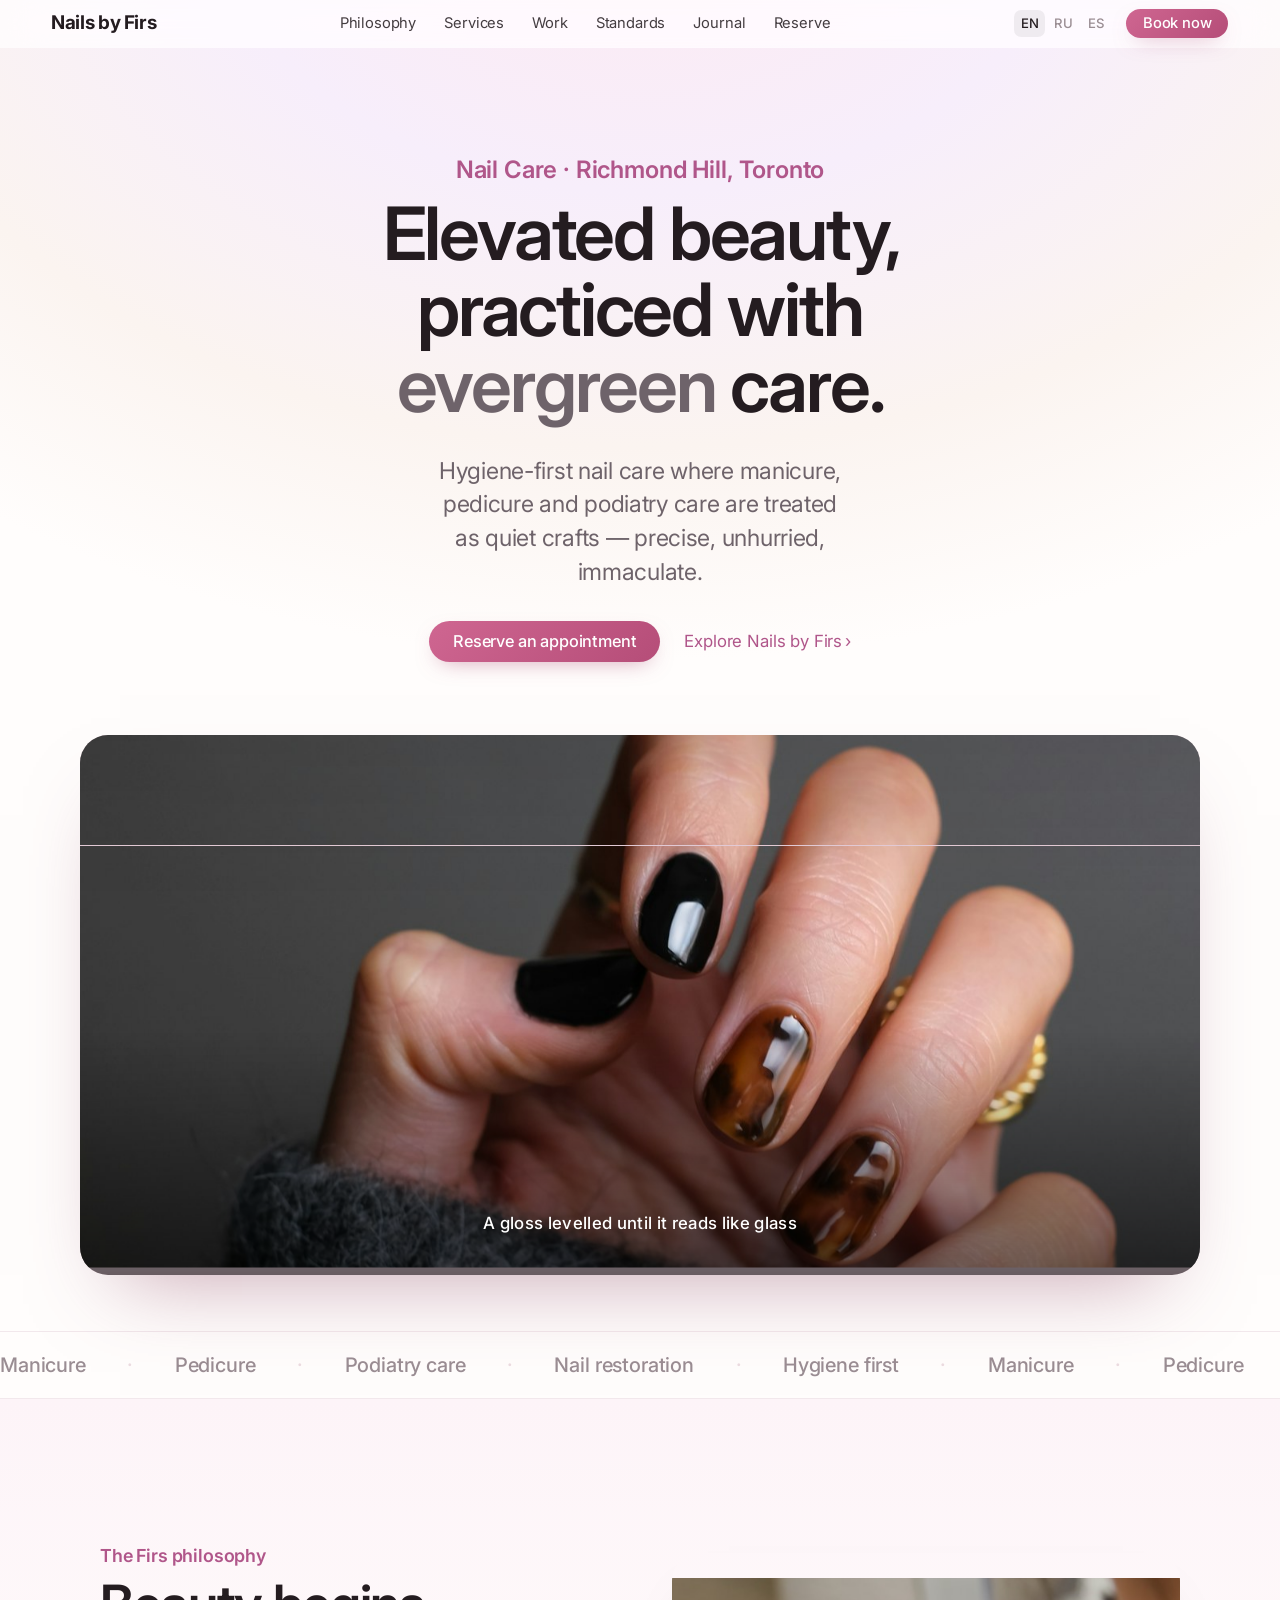
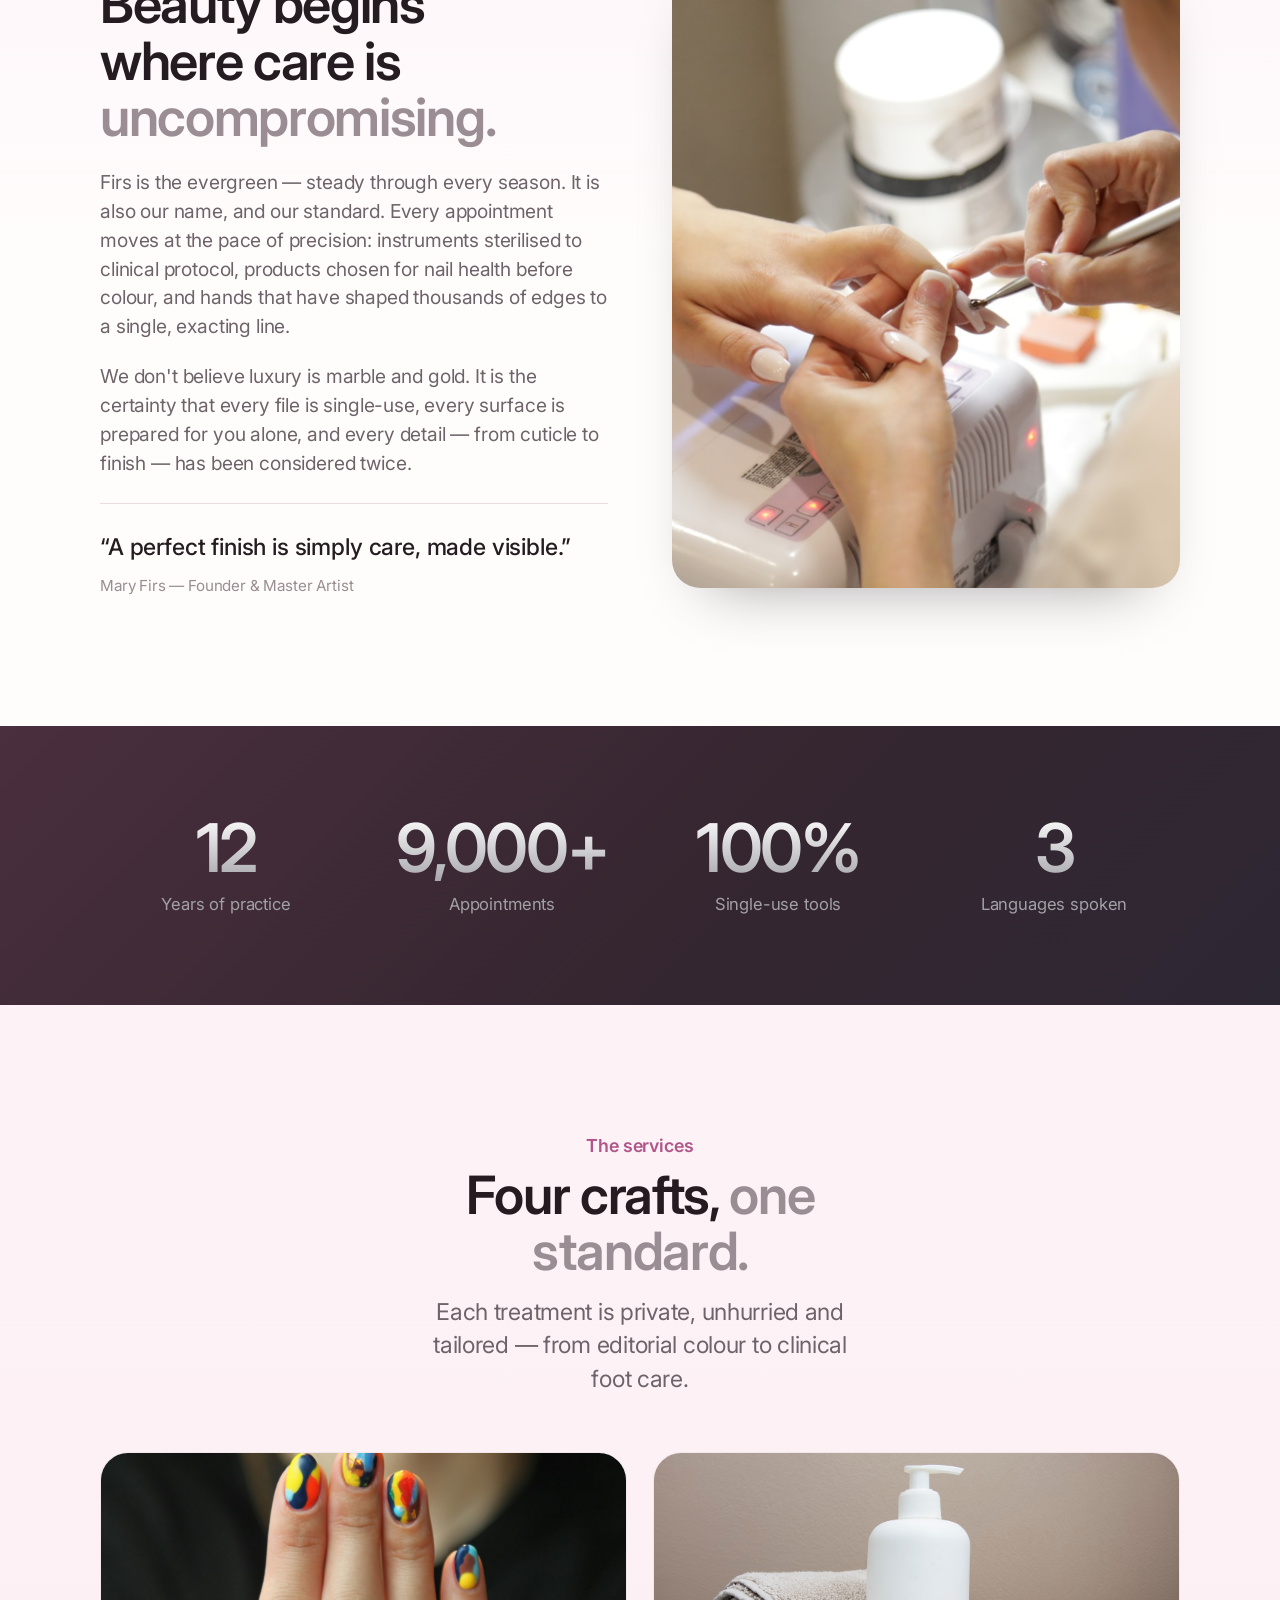
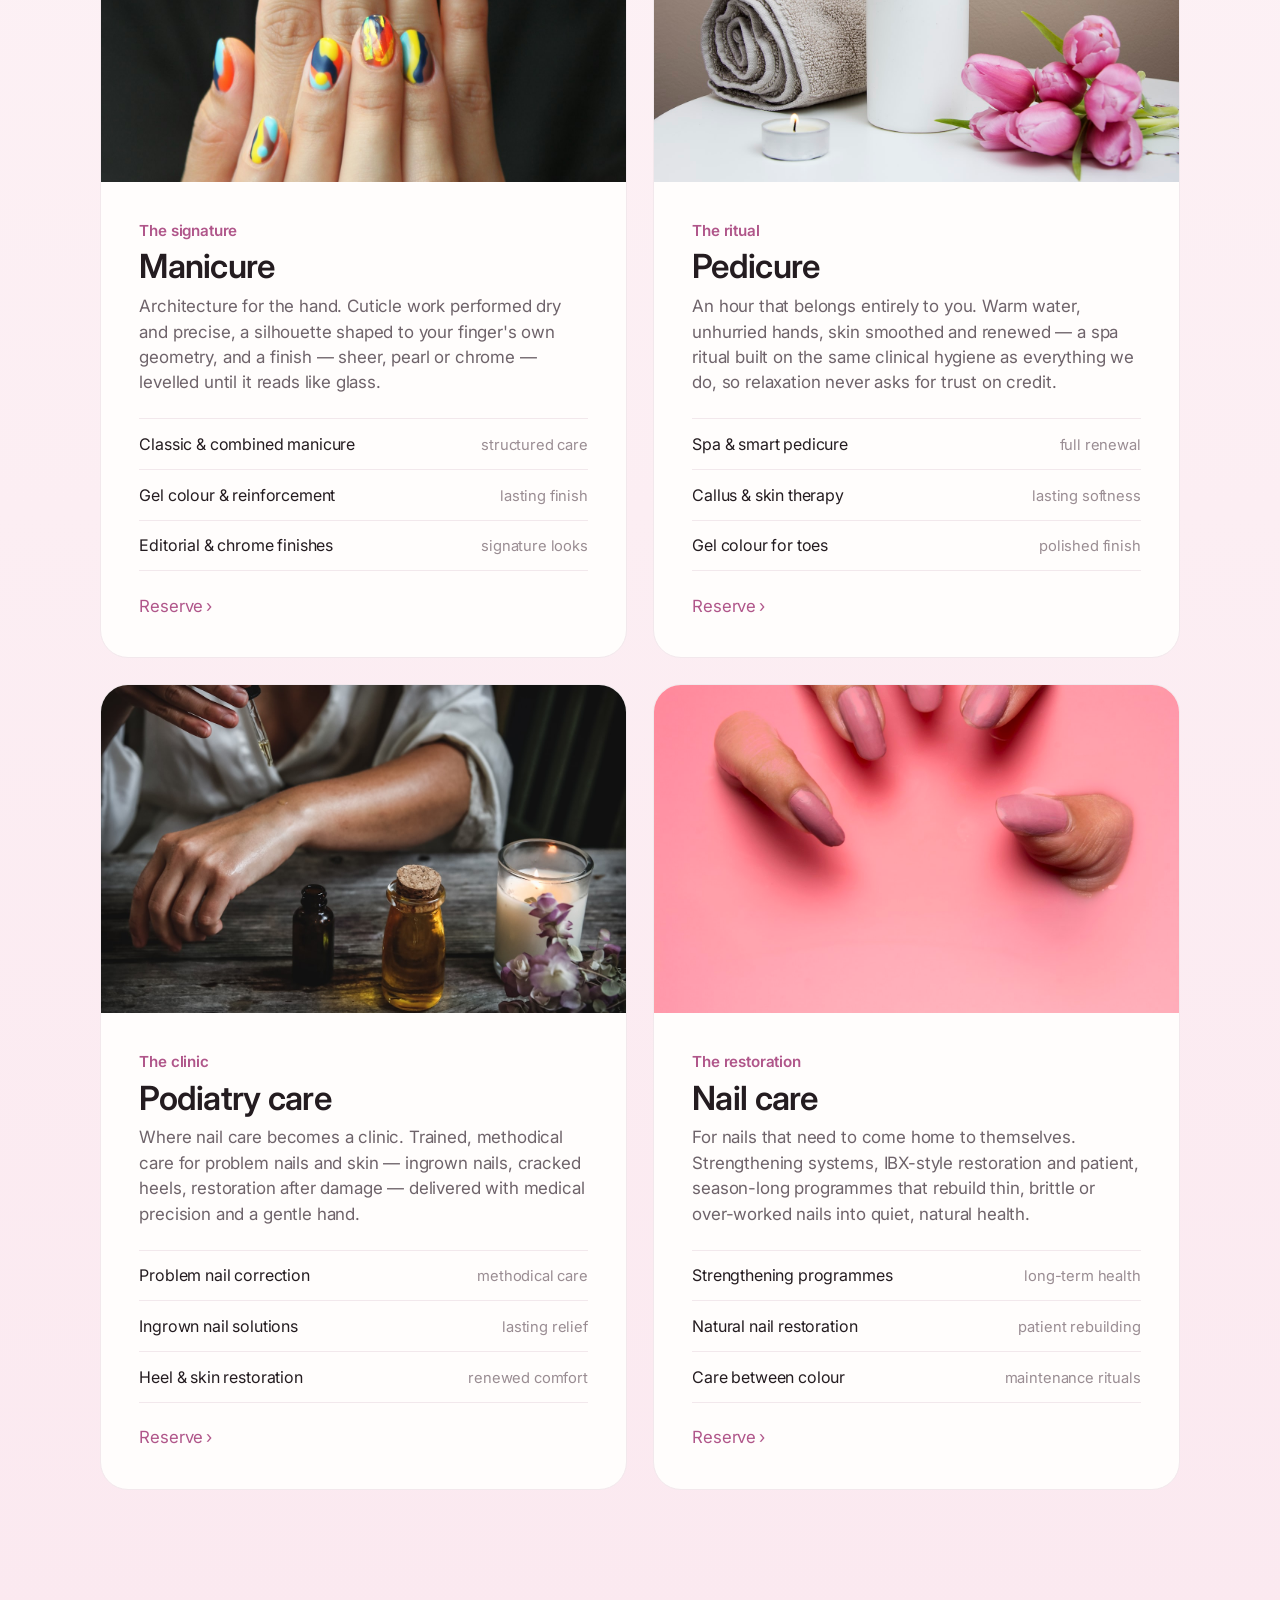
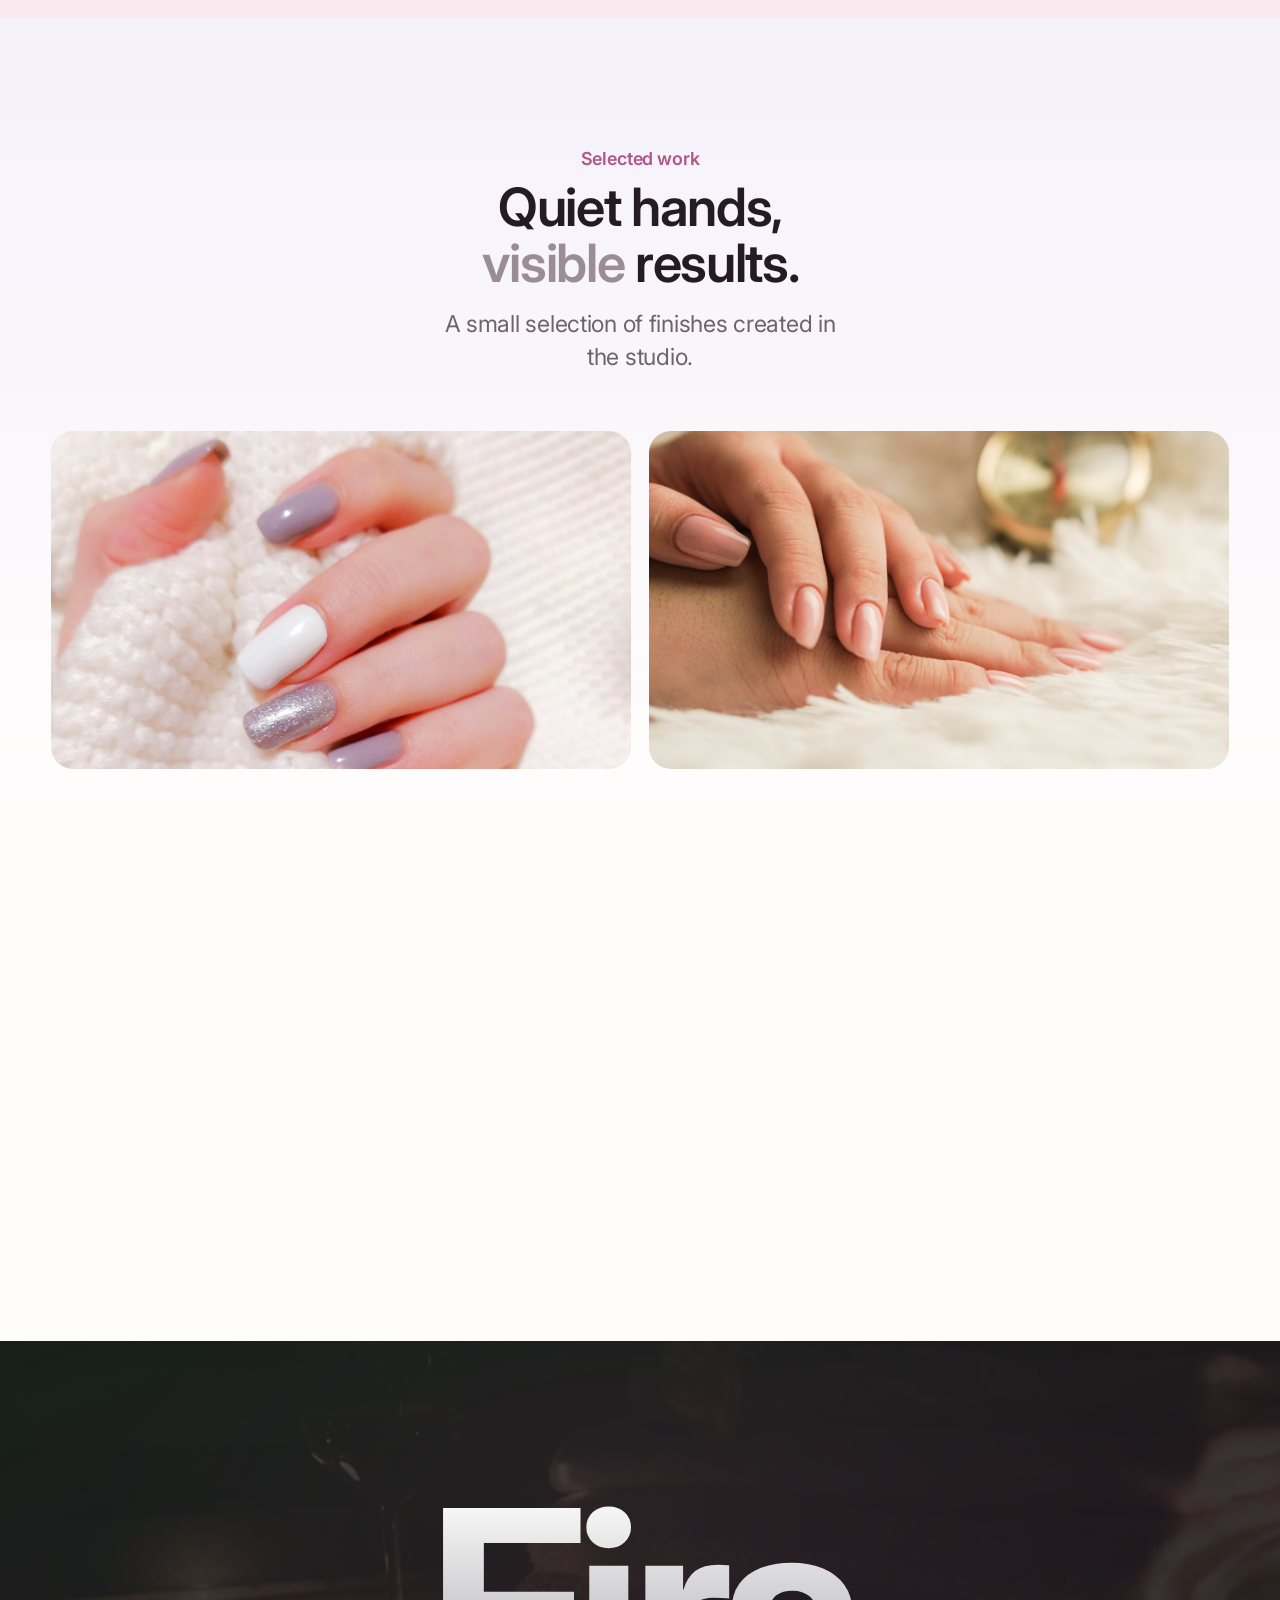
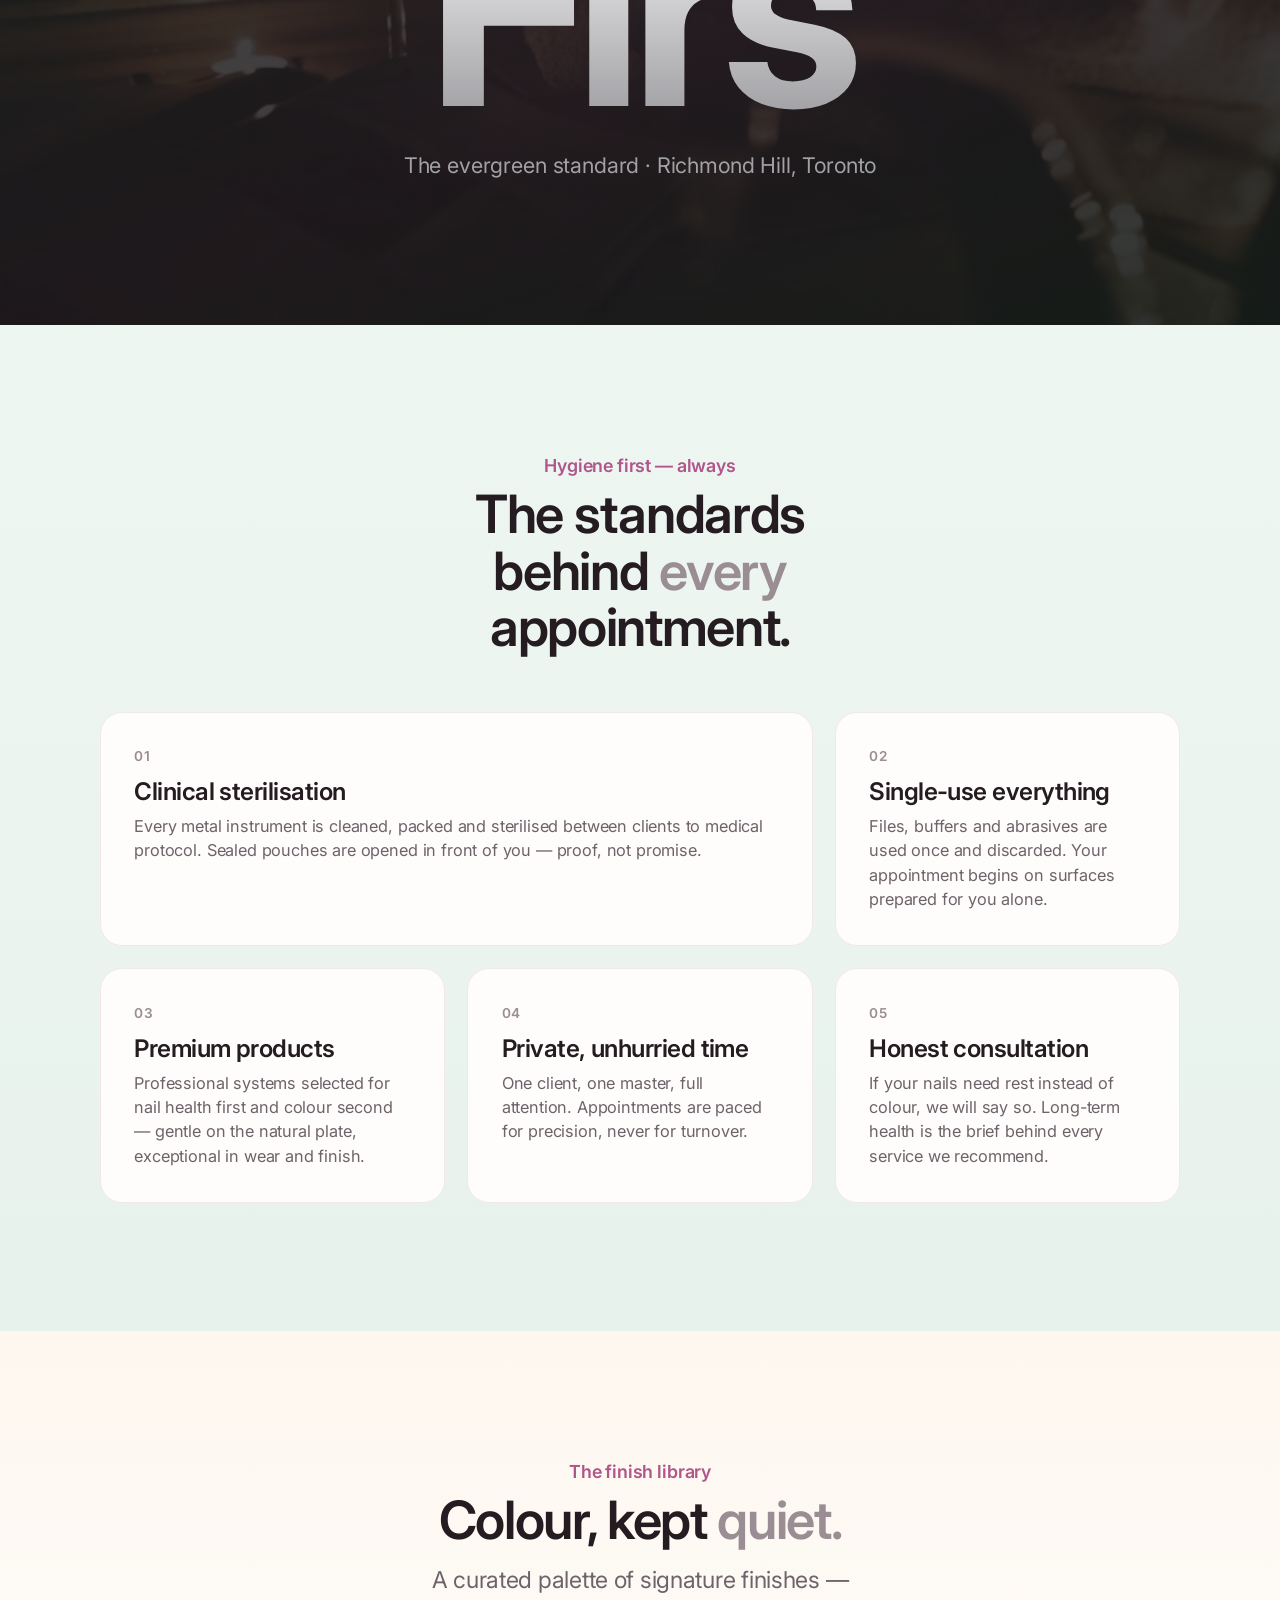
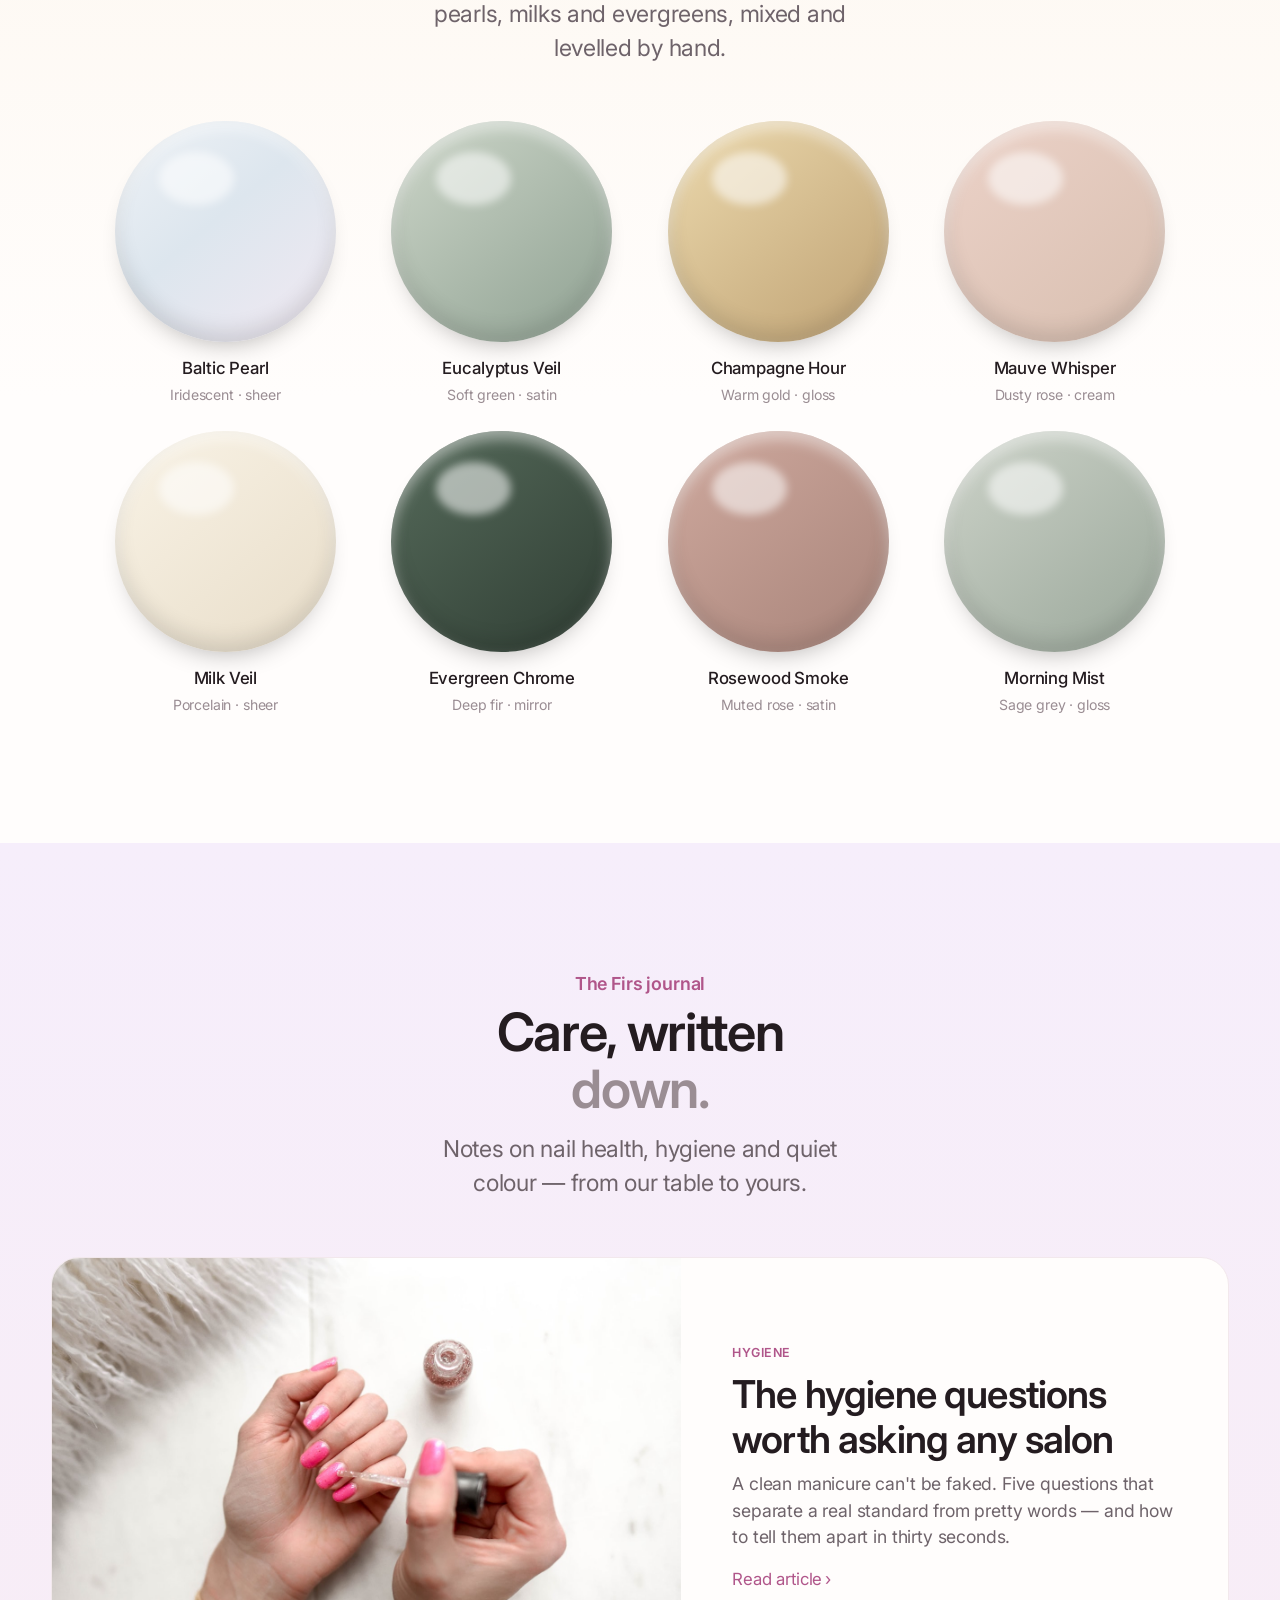
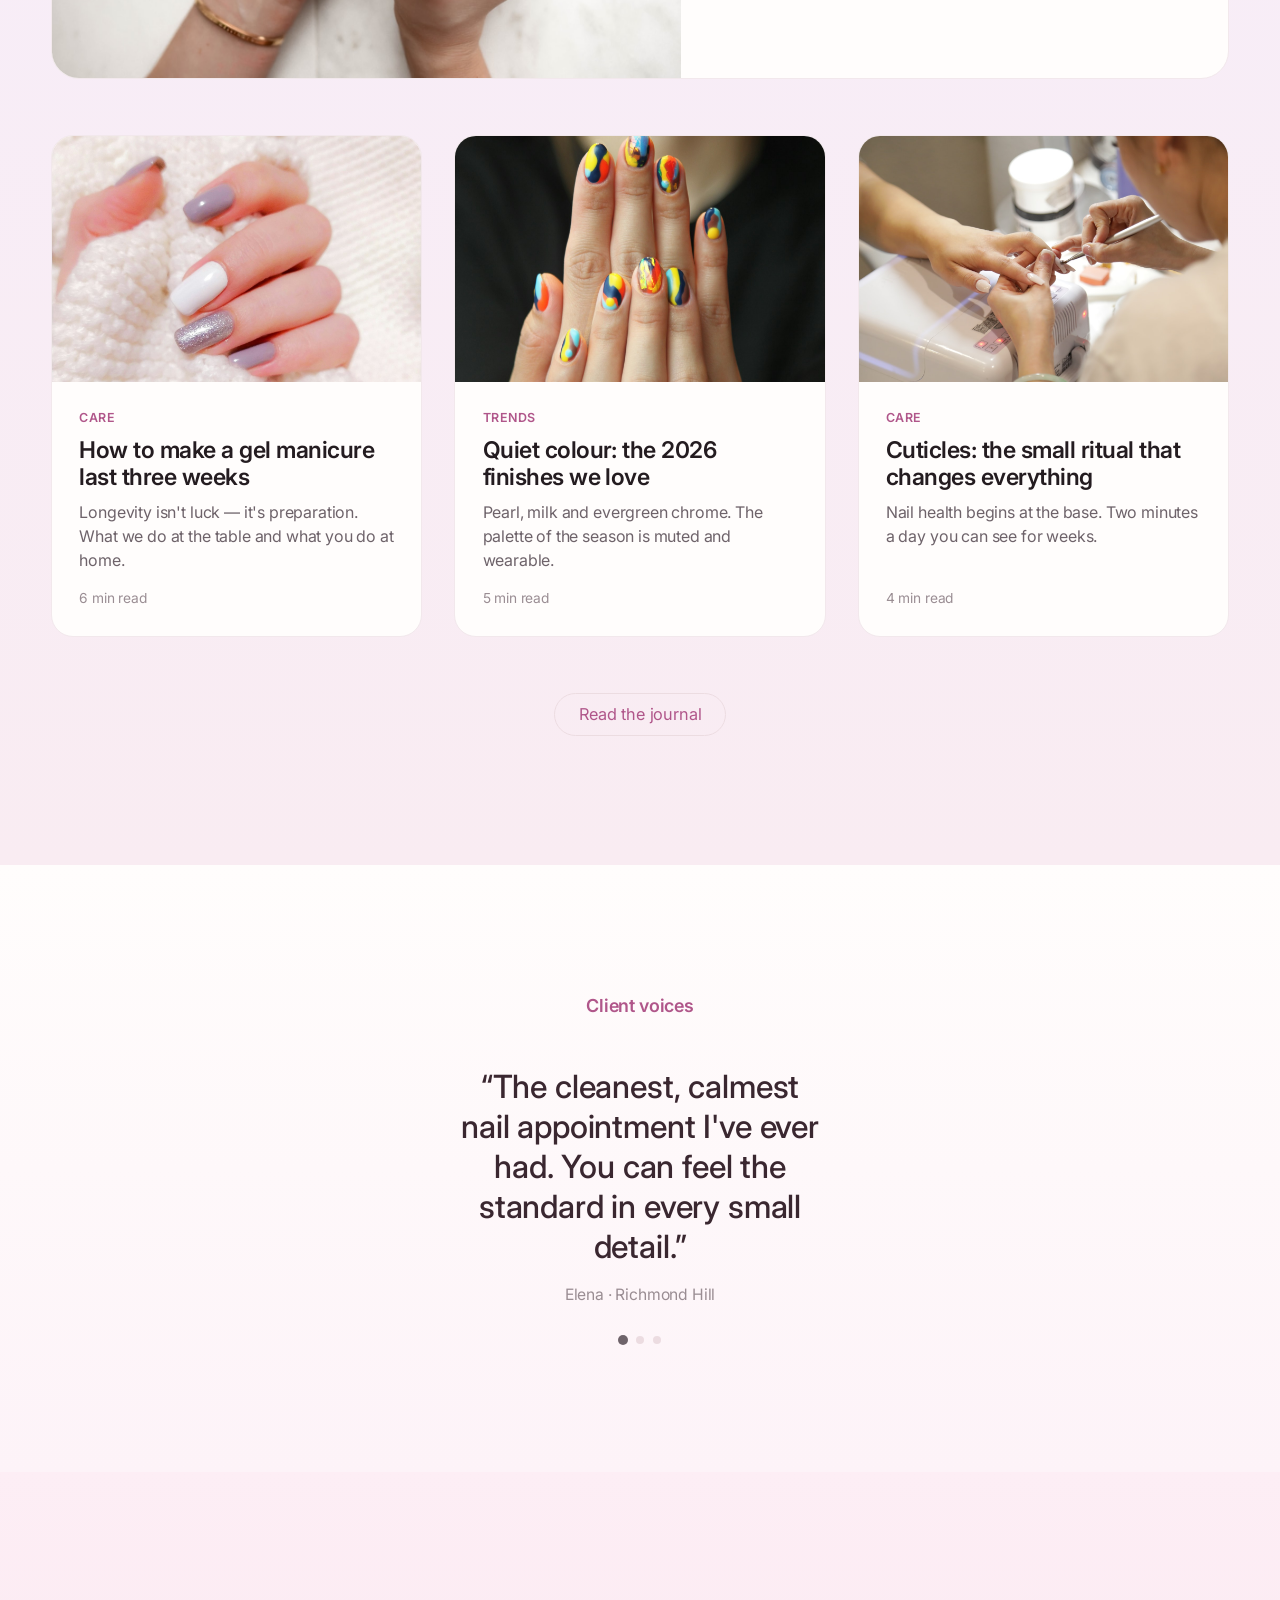
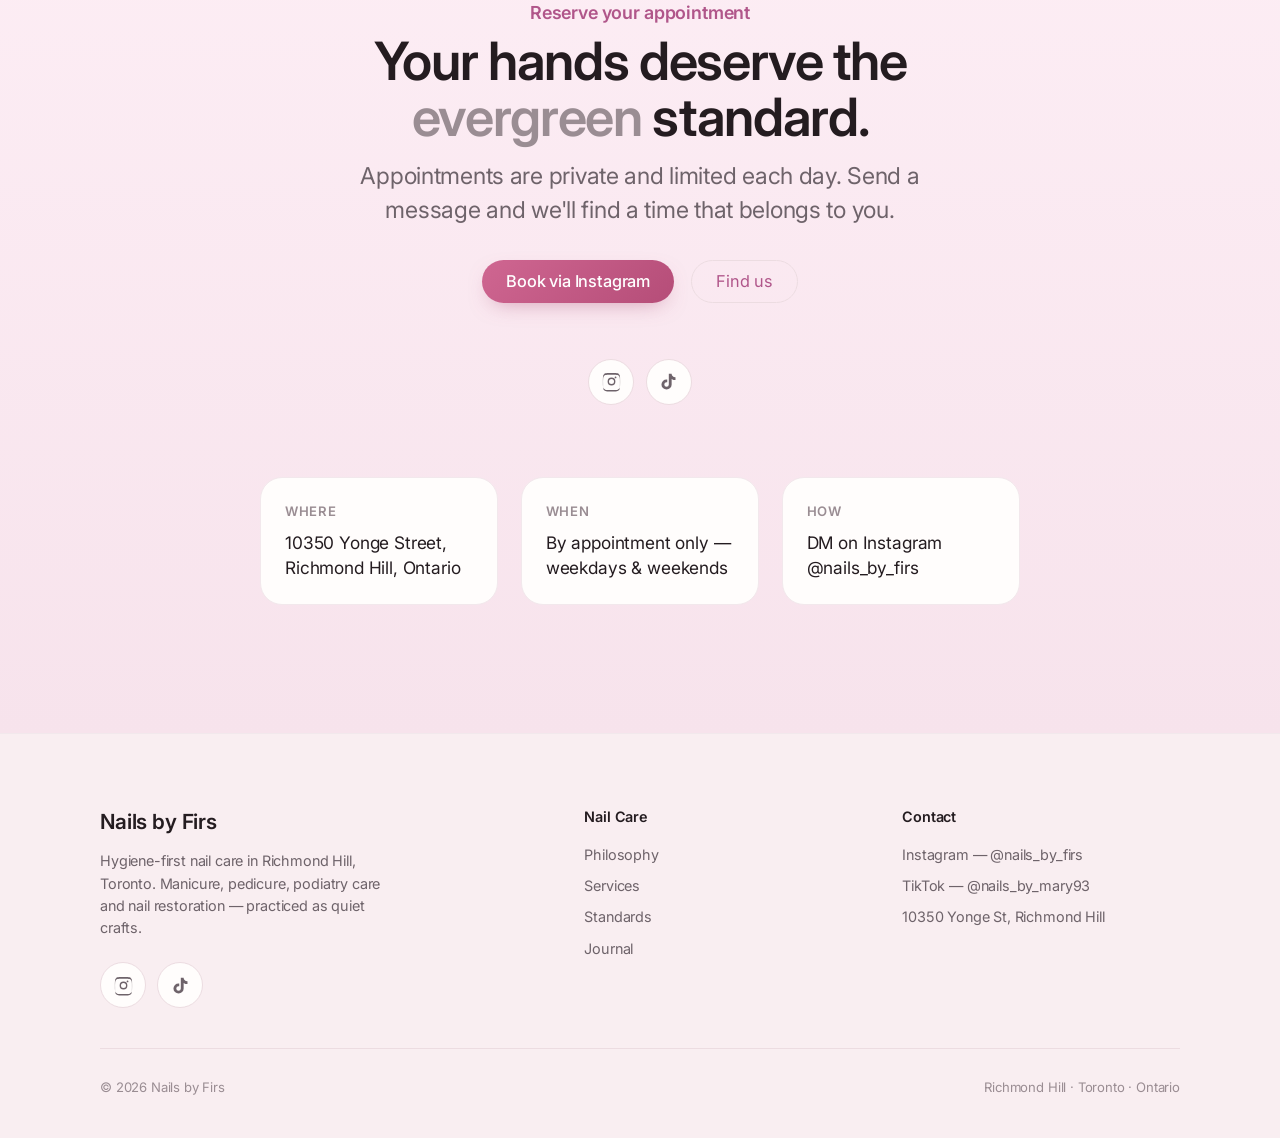
==== index.html @ 1abef512 "Initial commit: Nails by Firs static site Migrated from Netlify deploy source." ====
<!DOCTYPE html>
<html lang="en">
<head>
<meta charset="UTF-8">
<meta name="viewport" content="width=device-width, initial-scale=1.0">
<title>Nails by Firs — Nail Care · Richmond Hill, Toronto</title>
<meta name="description" content="Nails by Firs is hygiene-first nail care in Richmond Hill, Toronto. Manicure, pedicure, podiatry care and nail restoration — practiced with clinical precision and quiet luxury.">
<meta name="keywords" content="nail care Richmond Hill, luxury manicure Toronto, pedicure Richmond Hill, podiatry care, nail care, Nails by Firs">
<link rel="canonical" href="https://nailsbyfirs.com/">
<meta property="og:type" content="website">
<meta property="og:title" content="Nails by Firs — Nail Care">
<meta property="og:description" content="Elevated beauty. Exceptional care. A hygiene-first nail studio in Richmond Hill, Toronto.">
<meta property="og:url" content="https://nailsbyfirs.com/">
<meta property="og:image" content="https://nailsbyfirs.com/assets/img/hero.jpg">
<meta property="og:locale" content="en_CA">
<meta property="og:locale:alternate" content="ru_RU">
<meta property="og:locale:alternate" content="es_ES">
<meta name="theme-color" content="#ffffff">
<link rel="icon" href="data:image/svg+xml,%3Csvg xmlns='http://www.w3.org/2000/svg' viewBox='0 0 32 32'%3E%3Crect width='32' height='32' rx='7' fill='%231d1d1f'/%3E%3Ctext x='16' y='22' font-family='-apple-system,Helvetica,Arial' font-size='17' font-weight='600' fill='white' text-anchor='middle'%3EF%3C/text%3E%3C/svg%3E">
<script type="application/ld+json">
{
  "@context": "https://schema.org",
  "@type": "NailSalon",
  "name": "Nails by Firs",
  "description": "Hygiene-first nail care offering manicure, pedicure, podiatry care and nail restoration in Richmond Hill, Toronto.",
  "address": {"@type":"PostalAddress","streetAddress":"10350 Yonge Street","addressLocality":"Richmond Hill","addressRegion":"ON","addressCountry":"CA"},
  "geo": {"@type":"GeoCoordinates","latitude":43.8745,"longitude":-79.4392},
  "sameAs": ["https://www.instagram.com/nails_by_firs","https://www.tiktok.com/@nails_by_mary93"],
  "priceRange": "$$",
  "knowsLanguage": ["en","ru","es"],
  "makesOffer": [
    {"@type":"Offer","itemOffered":{"@type":"Service","name":"Manicure"}},
    {"@type":"Offer","itemOffered":{"@type":"Service","name":"Pedicure"}},
    {"@type":"Offer","itemOffered":{"@type":"Service","name":"Podiatry Care"}},
    {"@type":"Offer","itemOffered":{"@type":"Service","name":"Nail Care & Restoration"}}
  ]
}
</script>
<link rel="preconnect" href="https://fonts.googleapis.com">
<link rel="preconnect" href="https://fonts.gstatic.com" crossorigin>
<link href="https://fonts.googleapis.com/css2?family=Inter:wght@300;400;500;600;700&display=swap" rel="stylesheet">
<link rel="stylesheet" href="assets/styles.css">
</head>
<body id="top">

<!-- ============ NAV ============ -->
<nav class="nav" id="nav">
  <div class="nav-inner">
    <a class="logo" href="#top"><b>Nails by Firs</b></a>
    <div class="nav-links">
      <a href="#philosophy" data-i18n="nav.philosophy">Philosophy</a>
      <a href="#services" data-i18n="nav.services">Services</a>
      <a href="#work" data-i18n="nav.work">Work</a>
      <a href="#standards" data-i18n="nav.standards">Standards</a>
      <a href="#journal" data-i18n="nav.journal">Journal</a>
      <a href="#reserve" data-i18n="nav.reserve">Reserve</a>
    </div>
    <div class="nav-right">
      <div class="lang" role="group" aria-label="Language">
        <button data-lang="en" class="on" aria-label="English">EN</button>
        <button data-lang="ru" aria-label="Русский">RU</button>
        <button data-lang="es" aria-label="Español">ES</button>
      </div>
      <a class="btn btn-blue btn-sm" href="https://www.instagram.com/nails_by_firs" target="_blank" rel="noopener"><span data-i18n="nav.book">Book now</span></a>
      <button class="nav-burger" id="burger" aria-label="Menu" aria-expanded="false"><span></span><span></span></button>
    </div>
  </div>
</nav>

<!-- mobile sheet -->
<div class="msheet" id="msheet">
  <a href="#philosophy" data-i18n="nav.philosophy">Philosophy</a>
  <a href="#services" data-i18n="nav.services">Services</a>
  <a href="#work" data-i18n="nav.work">Work</a>
  <a href="#standards" data-i18n="nav.standards">Standards</a>
  <a href="#journal" data-i18n="nav.journal">Journal</a>
  <a href="#reserve" data-i18n="nav.reserve">Reserve</a>
  <div class="lang mlang" role="group" aria-label="Language" style="gap:.6rem;margin-top:1.2rem">
    <button data-lang="en" class="on">EN</button>
    <button data-lang="ru">RU</button>
    <button data-lang="es">ES</button>
  </div>
  <a class="btn btn-blue mbook" href="https://www.instagram.com/nails_by_firs" target="_blank" rel="noopener"><span data-i18n="nav.book">Book now</span></a>
</div>

<!-- ============ HERO ============ -->
<header class="hero">
  <div class="shell">
    <p class="eyebrow reveal" data-i18n="hero.eyebrow">Nail Care · Richmond Hill, Toronto</p>
    <h1 class="headline reveal">
      <span data-i18n="hero.h1a">Elevated beauty,</span>
      <span data-i18n="hero.h1b">practiced with</span>
      <span data-i18n="hero.h1c"><em>evergreen</em> care.</span>
    </h1>
    <p class="lede reveal" data-i18n="hero.lede">Hygiene-first nail care where manicure, pedicure and podiatry care are treated as quiet crafts — precise, unhurried, immaculate.</p>
    <div class="hero-cta reveal">
      <a class="btn btn-blue" data-magnetic href="https://www.instagram.com/nails_by_firs" target="_blank" rel="noopener"><span data-i18n="hero.cta1">Reserve an appointment</span></a>
      <a class="link" href="#services"><span data-i18n="hero.cta2">Explore Nails by Firs</span> <span class="chev">›</span></a>
    </div>
  </div>
  <div class="shell-wide">
    <div class="hero-stage reveal">
      <img class="hero-img par" data-par="0.10" src="assets/img/hero.jpg" alt="Glossy editorial manicure by Nails by Firs" loading="eager" fetchpriority="high">
      <div class="hero-grad"></div>
      <div class="hero-cap" data-i18n="hero.cap">A gloss levelled until it reads like glass</div>
    </div>
  </div>
</header>

<!-- ============ MARQUEE ============ -->
<div class="marq" aria-hidden="true">
  <div class="marq-track">
    <span><span data-i18n="marq.1">Manicure <em>·</em></span><span data-i18n="marq.2">Pedicure <em>·</em></span><span data-i18n="marq.3">Podiatry care <em>·</em></span><span data-i18n="marq.4">Nail restoration <em>·</em></span><span data-i18n="marq.5">Hygiene first <em>·</em></span></span>
    <span><span data-i18n="marq.1">Manicure <em>·</em></span><span data-i18n="marq.2">Pedicure <em>·</em></span><span data-i18n="marq.3">Podiatry care <em>·</em></span><span data-i18n="marq.4">Nail restoration <em>·</em></span><span data-i18n="marq.5">Hygiene first <em>·</em></span></span>
  </div>
</div>

<!-- ============ PHILOSOPHY ============ -->
<section class="sec" id="philosophy">
  <div class="shell">
    <div class="phil-grid">
      <div class="reveal">
        <p class="eyebrow" data-i18n="phil.eyebrow">The Firs philosophy</p>
        <h2 class="section-title" data-i18n="phil.h2">Beauty begins where care is <em>uncompromising.</em></h2>
        <div class="phil-body" style="margin-top:1.4rem">
          <p data-i18n="phil.p1">Firs is the evergreen — steady through every season. It is also our name, and our standard. Every appointment moves at the pace of precision: instruments sterilised to clinical protocol, products chosen for nail health before colour, and hands that have shaped thousands of edges to a single, exacting line.</p>
          <p data-i18n="phil.p2">We don't believe luxury is marble and gold. It is the certainty that every file is single-use, every surface is prepared for you alone, and every detail — from cuticle to finish — has been considered twice.</p>
          <div class="phil-sig">
            <span class="q" data-i18n="phil.quote">“A perfect finish is simply care, made visible.”</span>
            <small data-i18n="phil.founder">Mary Firs — Founder &amp; Master Artist</small>
          </div>
        </div>
      </div>
      <figure class="phil-figure reveal">
        <img class="par" data-par="0.06" src="assets/img/manicure.jpg" alt="A Nails by Firs artist at work under the lamp">
      </figure>
    </div>
  </div>
</section>

<!-- ============ STATS ============ -->
<section class="stats" aria-label="Nails by Firs in numbers">
  <div class="shell">
    <div class="stats-grid">
      <div class="stat reveal"><div class="num"><span data-count="12">12</span></div><div class="lbl" data-i18n="stat.1l">Years of practice</div></div>
      <div class="stat reveal"><div class="num"><span data-count="9000" data-suffix="+">9,000+</span></div><div class="lbl" data-i18n="stat.2l">Appointments</div></div>
      <div class="stat reveal"><div class="num"><span data-count="100" data-suffix="%">100%</span></div><div class="lbl" data-i18n="stat.3l">Single-use tools</div></div>
      <div class="stat reveal"><div class="num"><span data-count="3">3</span></div><div class="lbl" data-i18n="stat.4l">Languages spoken</div></div>
    </div>
  </div>
</section>

<!-- ============ SERVICES ============ -->
<section class="sec sec-gray" id="services">
  <div class="shell">
    <div class="sec-head center reveal">
      <p class="eyebrow" data-i18n="svc.eyebrow">The services</p>
      <h2 class="section-title" data-i18n="svc.h2">Four crafts, <em>one standard.</em></h2>
      <p class="lede" data-i18n="svc.lead">Each treatment is private, unhurried and tailored — from editorial colour to clinical foot care.</p>
    </div>
    <div class="svc-list">
      <!-- MANICURE -->
      <article class="svc-card reveal">
        <div class="svc-media"><img src="assets/img/nailcare.jpg" alt="Editorial manicure finish"></div>
        <div class="svc-body">
          <span class="kicker" data-i18n="m.kicker">The signature</span>
          <h3 data-i18n="m.h3">Manicure</h3>
          <p data-i18n="m.p">Architecture for the hand. Cuticle work performed dry and precise, a silhouette shaped to your finger's own geometry, and a finish — sheer, pearl or chrome — levelled until it reads like glass.</p>
          <ul>
            <li><span data-i18n="m.l1">Classic &amp; combined manicure</span> <b data-i18n="m.l1b">structured care</b></li>
            <li><span data-i18n="m.l2">Gel colour &amp; reinforcement</span> <b data-i18n="m.l2b">lasting finish</b></li>
            <li><span data-i18n="m.l3">Editorial &amp; chrome finishes</span> <b data-i18n="m.l3b">signature looks</b></li>
          </ul>
          <a class="link reserve-link" href="https://www.instagram.com/nails_by_firs" target="_blank" rel="noopener"><span data-i18n="btn.reserve">Reserve</span> <span class="chev">›</span></a>
        </div>
      </article>
      <!-- PEDICURE -->
      <article class="svc-card reveal">
        <div class="svc-media"><img src="assets/img/spa1.jpg" alt="Calm spa setting for pedicure"></div>
        <div class="svc-body">
          <span class="kicker" data-i18n="pd.kicker">The ritual</span>
          <h3 data-i18n="pd.h3">Pedicure</h3>
          <p data-i18n="pd.p">An hour that belongs entirely to you. Warm water, unhurried hands, skin smoothed and renewed — a spa ritual built on the same clinical hygiene as everything we do, so relaxation never asks for trust on credit.</p>
          <ul>
            <li><span data-i18n="pd.l1">Spa &amp; smart pedicure</span> <b data-i18n="pd.l1b">full renewal</b></li>
            <li><span data-i18n="pd.l2">Callus &amp; skin therapy</span> <b data-i18n="pd.l2b">lasting softness</b></li>
            <li><span data-i18n="pd.l3">Gel colour for toes</span> <b data-i18n="pd.l3b">polished finish</b></li>
          </ul>
          <a class="link reserve-link" href="https://www.instagram.com/nails_by_firs" target="_blank" rel="noopener"><span data-i18n="btn.reserve">Reserve</span> <span class="chev">›</span></a>
        </div>
      </article>
      <!-- PODIATRY -->
      <article class="svc-card reveal">
        <div class="svc-media"><img src="assets/img/clean1.jpg" alt="Clinical nail and skin care products"></div>
        <div class="svc-body">
          <span class="kicker" data-i18n="po.kicker">The clinic</span>
          <h3 data-i18n="po.h3">Podiatry care</h3>
          <p data-i18n="po.p">Where nail care becomes a clinic. Trained, methodical care for problem nails and skin — ingrown nails, cracked heels, restoration after damage — delivered with medical precision and a gentle hand.</p>
          <ul>
            <li><span data-i18n="po.l1">Problem nail correction</span> <b data-i18n="po.l1b">methodical care</b></li>
            <li><span data-i18n="po.l2">Ingrown nail solutions</span> <b data-i18n="po.l2b">lasting relief</b></li>
            <li><span data-i18n="po.l3">Heel &amp; skin restoration</span> <b data-i18n="po.l3b">renewed comfort</b></li>
          </ul>
          <a class="link reserve-link" href="https://www.instagram.com/nails_by_firs" target="_blank" rel="noopener"><span data-i18n="btn.reserve">Reserve</span> <span class="chev">›</span></a>
        </div>
      </article>
      <!-- NAIL CARE -->
      <article class="svc-card reveal">
        <div class="svc-media"><img src="assets/img/gallery5.jpg" alt="Natural nail restoration"></div>
        <div class="svc-body">
          <span class="kicker" data-i18n="nc.kicker">The restoration</span>
          <h3 data-i18n="nc.h3">Nail care</h3>
          <p data-i18n="nc.p">For nails that need to come home to themselves. Strengthening systems, IBX-style restoration and patient, season-long programmes that rebuild thin, brittle or over-worked nails into quiet, natural health.</p>
          <ul>
            <li><span data-i18n="nc.l1">Strengthening programmes</span> <b data-i18n="nc.l1b">long-term health</b></li>
            <li><span data-i18n="nc.l2">Natural nail restoration</span> <b data-i18n="nc.l2b">patient rebuilding</b></li>
            <li><span data-i18n="nc.l3">Care between colour</span> <b data-i18n="nc.l3b">maintenance rituals</b></li>
          </ul>
          <a class="link reserve-link" href="https://www.instagram.com/nails_by_firs" target="_blank" rel="noopener"><span data-i18n="btn.reserve">Reserve</span> <span class="chev">›</span></a>
        </div>
      </article>
    </div>
  </div>
</section>

<!-- ============ GALLERY / SELECTED WORK ============ -->
<section class="sec" id="work">
  <div class="shell-wide">
    <div class="sec-head center reveal">
      <p class="eyebrow" data-i18n="gal.eyebrow">Selected work</p>
      <h2 class="section-title" data-i18n="gal.h2">Quiet hands, <em>visible</em> results.</h2>
      <p class="lede" data-i18n="gal.lead">A small selection of finishes created in the studio.</p>
    </div>
    <div class="gal-grid">
      <a class="gal-item gal-a reveal" href="https://www.instagram.com/nails_by_firs" target="_blank" rel="noopener"><img src="assets/img/gallery1.jpg" alt="Nail finish detail"></a>
      <a class="gal-item gal-b reveal" href="https://www.instagram.com/nails_by_firs" target="_blank" rel="noopener"><img src="assets/img/gallery4.jpg" alt="Nail finish detail"></a>
      <a class="gal-item gal-c reveal" href="https://www.instagram.com/nails_by_firs" target="_blank" rel="noopener"><img src="assets/img/gallery6.jpg" alt="Nail finish detail"></a>
      <a class="gal-item gal-d reveal" href="https://www.instagram.com/nails_by_firs" target="_blank" rel="noopener"><img src="assets/img/art4.jpg" alt="Nail art detail"></a>
      <a class="gal-item gal-e reveal" href="https://www.instagram.com/nails_by_firs" target="_blank" rel="noopener"><img src="assets/img/nailcare.jpg" alt="Nail finish detail"></a>
    </div>
    <div class="gal-more reveal">
      <a class="btn btn-blue" href="gallery.html"><span data-i18n="gal.viewall">View all work</span></a>
    </div>
  </div>
</section>

<!-- ============ CINEMA STATEMENT ============ -->
<section class="cinema" aria-label="The evergreen standard">
  <video class="cinema-vid par" data-par="0.10" autoplay muted loop playsinline preload="metadata" poster="assets/video/firs-ambient.jpg" aria-hidden="true">
    <source src="assets/video/firs-ambient.mp4" type="video/mp4">
  </video>
  <div class="cinema-veil"></div>
  <div class="shell">
    <div class="mega reveal">Firs</div>
    <p class="mega-sub reveal" data-i18n="cin.sub">The evergreen standard · Richmond Hill, Toronto</p>
  </div>
</section>

<!-- ============ STANDARDS ============ -->
<section class="sec sec-gray" id="standards">
  <div class="shell">
    <div class="sec-head center reveal">
      <p class="eyebrow" data-i18n="std.eyebrow">Hygiene first — always</p>
      <h2 class="section-title" data-i18n="std.h2">The standards behind <em>every</em> appointment.</h2>
    </div>
    <div class="std-grid">
      <div class="std-card reveal"><div class="num">01</div><h4 data-i18n="std.1h">Clinical sterilisation</h4><p data-i18n="std.1p">Every metal instrument is cleaned, packed and sterilised between clients to medical protocol. Sealed pouches are opened in front of you — proof, not promise.</p></div>
      <div class="std-card reveal"><div class="num">02</div><h4 data-i18n="std.2h">Single-use everything</h4><p data-i18n="std.2p">Files, buffers and abrasives are used once and discarded. Your appointment begins on surfaces prepared for you alone.</p></div>
      <div class="std-card reveal"><div class="num">03</div><h4 data-i18n="std.3h">Premium products</h4><p data-i18n="std.3p">Professional systems selected for nail health first and colour second — gentle on the natural plate, exceptional in wear and finish.</p></div>
      <div class="std-card reveal"><div class="num">04</div><h4 data-i18n="std.4h">Private, unhurried time</h4><p data-i18n="std.4p">One client, one master, full attention. Appointments are paced for precision, never for turnover.</p></div>
      <div class="std-card reveal"><div class="num">05</div><h4 data-i18n="std.5h">Honest consultation</h4><p data-i18n="std.5p">If your nails need rest instead of colour, we will say so. Long-term health is the brief behind every service we recommend.</p></div>
    </div>
  </div>
</section>

<!-- ============ FINISH LIBRARY ============ -->
<section class="sec" id="library">
  <div class="shell">
    <div class="sec-head center reveal">
      <p class="eyebrow" data-i18n="lib.eyebrow">The finish library</p>
      <h2 class="section-title" data-i18n="lib.h2">Colour, kept <em>quiet.</em></h2>
      <p class="lede" data-i18n="lib.lead">A curated palette of signature finishes — pearls, milks and evergreens, mixed and levelled by hand.</p>
    </div>
    <div class="lib-scroll">
      <figure class="swatch reveal"><div class="drop d1"></div><figcaption><div class="name">Baltic Pearl</div><div class="tone" data-i18n="lib.t1">Iridescent · sheer</div></figcaption></figure>
      <figure class="swatch reveal"><div class="drop d2"></div><figcaption><div class="name">Eucalyptus Veil</div><div class="tone" data-i18n="lib.t2">Soft green · satin</div></figcaption></figure>
      <figure class="swatch reveal"><div class="drop d3"></div><figcaption><div class="name">Champagne Hour</div><div class="tone" data-i18n="lib.t3">Warm gold · gloss</div></figcaption></figure>
      <figure class="swatch reveal"><div class="drop d4"></div><figcaption><div class="name">Mauve Whisper</div><div class="tone" data-i18n="lib.t4">Dusty rose · cream</div></figcaption></figure>
      <figure class="swatch reveal"><div class="drop d5"></div><figcaption><div class="name">Milk Veil</div><div class="tone" data-i18n="lib.t5">Porcelain · sheer</div></figcaption></figure>
      <figure class="swatch reveal"><div class="drop d6"></div><figcaption><div class="name">Evergreen Chrome</div><div class="tone" data-i18n="lib.t6">Deep fir · mirror</div></figcaption></figure>
      <figure class="swatch reveal"><div class="drop d7"></div><figcaption><div class="name">Rosewood Smoke</div><div class="tone" data-i18n="lib.t7">Muted rose · satin</div></figcaption></figure>
      <figure class="swatch reveal"><div class="drop d8"></div><figcaption><div class="name">Morning Mist</div><div class="tone" data-i18n="lib.t8">Sage grey · gloss</div></figcaption></figure>
    </div>
  </div>
</section>

<!-- ============ JOURNAL TEASER ============ -->
<section class="sec sec-gray" id="journal">
  <div class="shell-wide">
    <div class="sec-head center reveal">
      <p class="eyebrow" data-i18n="jr.eyebrow">The Firs journal</p>
      <h2 class="section-title" data-i18n="jr.h2">Care, written <em>down.</em></h2>
      <p class="lede" data-i18n="jr.lead">Notes on nail health, hygiene and quiet colour — from our table to yours.</p>
    </div>

    <a class="jr-feature reveal" href="journal/hygiene-questions.html">
      <div class="jr-media"><img src="assets/img/gallery6.jpg" alt="Hygiene at the nail table"></div>
      <div class="jr-body">
        <span class="jr-tag" data-i18n="jr.f.tag">Hygiene</span>
        <h3 data-i18n="jr.f.title">The hygiene questions worth asking any salon</h3>
        <p data-i18n="jr.f.exc">A clean manicure can't be faked. Five questions that separate a real standard from pretty words — and how to tell them apart in thirty seconds.</p>
        <span class="link"><span data-i18n="jr.readmore">Read article</span> <span class="chev">›</span></span>
      </div>
    </a>

    <div class="jr-grid">
      <a class="jr-card reveal" href="journal/gel-manicure.html">
        <div class="jr-media"><img src="assets/img/gallery1.jpg" alt="Long-lasting gel manicure"></div>
        <div class="jr-body">
          <span class="jr-tag" data-i18n="jr.1.tag">Care</span>
          <h3 data-i18n="jr.1.title">How to make a gel manicure last three weeks</h3>
          <p data-i18n="jr.1.exc">Longevity isn't luck — it's preparation. What we do at the table and what you do at home.</p>
          <div class="jr-meta"><span>6 <span data-i18n="jr.min">min read</span></span></div>
        </div>
      </a>
      <a class="jr-card reveal" href="journal/quiet-color-2026.html">
        <div class="jr-media"><img src="assets/img/nailcare.jpg" alt="Quiet colour finishes for 2026"></div>
        <div class="jr-body">
          <span class="jr-tag" data-i18n="jr.2.tag">Trends</span>
          <h3 data-i18n="jr.2.title">Quiet colour: the 2026 finishes we love</h3>
          <p data-i18n="jr.2.exc">Pearl, milk and evergreen chrome. The palette of the season is muted and wearable.</p>
          <div class="jr-meta"><span>5 <span data-i18n="jr.min">min read</span></span></div>
        </div>
      </a>
      <a class="jr-card reveal" href="journal/cuticle-ritual.html">
        <div class="jr-media"><img src="assets/img/manicure.jpg" alt="The daily cuticle ritual"></div>
        <div class="jr-body">
          <span class="jr-tag" data-i18n="jr.3.tag">Care</span>
          <h3 data-i18n="jr.3.title">Cuticles: the small ritual that changes everything</h3>
          <p data-i18n="jr.3.exc">Nail health begins at the base. Two minutes a day you can see for weeks.</p>
          <div class="jr-meta"><span>4 <span data-i18n="jr.min">min read</span></span></div>
        </div>
      </a>
    </div>

    <div class="reveal" style="text-align:center;margin-top:clamp(2.5rem,5vw,3.5rem)">
      <a class="btn btn-ghost" href="journal/index.html"><span data-i18n="jr.cta">Read the journal</span></a>
    </div>
  </div>
</section>

<!-- ============ VOICES ============ -->
<section class="sec voices" id="voices">
  <div class="shell">
    <p class="eyebrow reveal" data-i18n="vox.eyebrow">Client voices</p>
    <div class="vox-stage">
      <blockquote class="quote active"><span class="q" data-i18n="vox.q1">“The cleanest, calmest nail appointment I've ever had. You can feel the standard in every small detail.”</span><span class="who" data-i18n="vox.w1">Elena · Richmond Hill</span></blockquote>
      <blockquote class="quote"><span class="q" data-i18n="vox.q2">“Mary rebuilt my nails after years of damage. Patient, honest, and the results speak quietly for themselves.”</span><span class="who" data-i18n="vox.w2">Sofia · Toronto</span></blockquote>
      <blockquote class="quote"><span class="q" data-i18n="vox.q3">“It feels less like a salon and more like a private studio. I haven't trusted my feet to anyone else since.”</span><span class="who" data-i18n="vox.w3">Anna · Vaughan</span></blockquote>
    </div>
    <div class="vox-dots" role="tablist" aria-label="Testimonials">
      <button class="on" aria-label="1"></button>
      <button aria-label="2"></button>
      <button aria-label="3"></button>
    </div>
  </div>
</section>

<!-- ============ RESERVE ============ -->
<section class="sec sec-gray reserve" id="reserve">
  <div class="shell">
    <p class="eyebrow reveal" data-i18n="res.eyebrow">Reserve your appointment</p>
    <h2 class="section-title reveal" data-i18n="res.h2">Your hands deserve the <em>evergreen</em> standard.</h2>
    <p class="lede reveal" data-i18n="res.p">Appointments are private and limited each day. Send a message and we'll find a time that belongs to you.</p>
    <div class="reserve-cta reveal">
      <a class="btn btn-blue" data-magnetic href="https://www.instagram.com/nails_by_firs" target="_blank" rel="noopener"><span data-i18n="res.cta1">Book via Instagram</span></a>
      <a class="btn btn-ghost" href="https://maps.google.com/?q=10350+Yonge+St,+Richmond+Hill,+ON" target="_blank" rel="noopener"><span data-i18n="res.cta2">Find us</span></a>
    </div>
    <div class="social center reveal" style="margin:-1rem auto clamp(3rem,6vw,4.5rem)">
      <a class="ig" href="https://www.instagram.com/nails_by_firs" target="_blank" rel="noopener" aria-label="Instagram — @nails_by_firs"><svg viewBox="0 0 24 24" aria-hidden="true"><path d="M12 2.2c3.2 0 3.6.01 4.85.07 1.17.05 1.8.25 2.23.41.56.22.96.48 1.38.9.42.42.68.82.9 1.38.16.42.36 1.06.41 2.23.06 1.25.07 1.62.07 4.81s-.01 3.56-.07 4.81c-.05 1.17-.25 1.8-.41 2.23-.22.56-.48.96-.9 1.38-.42.42-.82.68-1.38.9-.42.16-1.06.36-2.23.41-1.25.06-1.62.07-4.85.07s-3.6-.01-4.85-.07c-1.17-.05-1.8-.25-2.23-.41a3.7 3.7 0 0 1-1.38-.9 3.7 3.7 0 0 1-.9-1.38c-.16-.42-.36-1.06-.41-2.23-.06-1.25-.07-1.62-.07-4.81s.01-3.56.07-4.81c.05-1.17.25-1.8.41-2.23.22-.56.48-.96.9-1.38.42-.42.82-.68 1.38-.9.42-.16 1.06-.36 2.23-.41C8.4 2.21 8.78 2.2 12 2.2Zm0 1.98c-3.15 0-3.52.01-4.76.07-1.15.05-1.77.24-2.18.4-.55.22-.94.47-1.35.88-.41.41-.66.8-.88 1.35-.16.41-.35 1.03-.4 2.18-.06 1.24-.07 1.61-.07 4.76s.01 3.52.07 4.76c.05 1.15.24 1.77.4 2.18.22.55.47.94.88 1.35.41.41.8.66 1.35.88.41.16 1.03.35 2.18.4 1.24.06 1.61.07 4.76.07s3.52-.01 4.76-.07c1.15-.05 1.77-.24 2.18-.4.55-.22.94-.47 1.35-.88.41-.41.66-.8.88-1.35.16-.41.35-1.03.4-2.18.06-1.24.07-1.61.07-4.76s-.01-3.52-.07-4.76c-.05-1.15-.24-1.77-.4-2.18a3.6 3.6 0 0 0-.88-1.35 3.6 3.6 0 0 0-1.35-.88c-.41-.16-1.03-.35-2.18-.4-1.24-.06-1.61-.07-4.76-.07Zm0 3.37a4.45 4.45 0 1 1 0 8.9 4.45 4.45 0 0 1 0-8.9Zm0 7.34a2.89 2.89 0 1 0 0-5.78 2.89 2.89 0 0 0 0 5.78Zm5.66-7.58a1.04 1.04 0 1 1-2.08 0 1.04 1.04 0 0 1 2.08 0Z"/></svg></a>
      <a class="tt" href="https://www.tiktok.com/@nails_by_mary93" target="_blank" rel="noopener" aria-label="TikTok — @nails_by_mary93"><svg viewBox="0 0 24 24" aria-hidden="true"><path d="M16.6 5.82A4.28 4.28 0 0 1 15.56 3h-3.2v12.43a2.59 2.59 0 1 1-2.59-2.59c.27 0 .53.04.78.12v-3.3a5.9 5.9 0 0 0-.78-.05 5.82 5.82 0 1 0 5.82 5.82V9.01a7.5 7.5 0 0 0 4.4 1.41V7.21a4.28 4.28 0 0 1-3.39-1.39Z"/></svg></a>
    </div>
    <div class="reserve-notes reveal">
      <div class="note"><b data-i18n="res.n1h">Where</b><span data-i18n="res.n1">10350 Yonge Street,<br>Richmond Hill, Ontario</span></div>
      <div class="note"><b data-i18n="res.n2h">When</b><span data-i18n="res.n2">By appointment only —<br>weekdays &amp; weekends</span></div>
      <div class="note"><b data-i18n="res.n3h">How</b><span data-i18n="res.n3">DM on Instagram<br>@nails_by_firs</span></div>
    </div>
  </div>
</section>

<!-- ============ FOOTER ============ -->
<footer class="footer">
  <div class="shell">
    <div class="foot-grid">
      <div class="foot-brand">
        <div class="fmark">Nails by Firs</div>
        <p data-i18n="foot.about">Hygiene-first nail care in Richmond Hill, Toronto. Manicure, pedicure, podiatry care and nail restoration — practiced as quiet crafts.</p>
        <div class="social">
          <a class="ig" href="https://www.instagram.com/nails_by_firs" target="_blank" rel="noopener" aria-label="Instagram — @nails_by_firs"><svg viewBox="0 0 24 24" aria-hidden="true"><path d="M12 2.2c3.2 0 3.6.01 4.85.07 1.17.05 1.8.25 2.23.41.56.22.96.48 1.38.9.42.42.68.82.9 1.38.16.42.36 1.06.41 2.23.06 1.25.07 1.62.07 4.81s-.01 3.56-.07 4.81c-.05 1.17-.25 1.8-.41 2.23-.22.56-.48.96-.9 1.38-.42.42-.82.68-1.38.9-.42.16-1.06.36-2.23.41-1.25.06-1.62.07-4.85.07s-3.6-.01-4.85-.07c-1.17-.05-1.8-.25-2.23-.41a3.7 3.7 0 0 1-1.38-.9 3.7 3.7 0 0 1-.9-1.38c-.16-.42-.36-1.06-.41-2.23-.06-1.25-.07-1.62-.07-4.81s.01-3.56.07-4.81c.05-1.17.25-1.8.41-2.23.22-.56.48-.96.9-1.38.42-.42.82-.68 1.38-.9.42-.16 1.06-.36 2.23-.41C8.4 2.21 8.78 2.2 12 2.2Zm0 1.98c-3.15 0-3.52.01-4.76.07-1.15.05-1.77.24-2.18.4-.55.22-.94.47-1.35.88-.41.41-.66.8-.88 1.35-.16.41-.35 1.03-.4 2.18-.06 1.24-.07 1.61-.07 4.76s.01 3.52.07 4.76c.05 1.15.24 1.77.4 2.18.22.55.47.94.88 1.35.41.41.8.66 1.35.88.41.16 1.03.35 2.18.4 1.24.06 1.61.07 4.76.07s3.52-.01 4.76-.07c1.15-.05 1.77-.24 2.18-.4.55-.22.94-.47 1.35-.88.41-.41.66-.8.88-1.35.16-.41.35-1.03.4-2.18.06-1.24.07-1.61.07-4.76s-.01-3.52-.07-4.76c-.05-1.15-.24-1.77-.4-2.18a3.6 3.6 0 0 0-.88-1.35 3.6 3.6 0 0 0-1.35-.88c-.41-.16-1.03-.35-2.18-.4-1.24-.06-1.61-.07-4.76-.07Zm0 3.37a4.45 4.45 0 1 1 0 8.9 4.45 4.45 0 0 1 0-8.9Zm0 7.34a2.89 2.89 0 1 0 0-5.78 2.89 2.89 0 0 0 0 5.78Zm5.66-7.58a1.04 1.04 0 1 1-2.08 0 1.04 1.04 0 0 1 2.08 0Z"/></svg></a>
          <a class="tt" href="https://www.tiktok.com/@nails_by_mary93" target="_blank" rel="noopener" aria-label="TikTok — @nails_by_mary93"><svg viewBox="0 0 24 24" aria-hidden="true"><path d="M16.6 5.82A4.28 4.28 0 0 1 15.56 3h-3.2v12.43a2.59 2.59 0 1 1-2.59-2.59c.27 0 .53.04.78.12v-3.3a5.9 5.9 0 0 0-.78-.05 5.82 5.82 0 1 0 5.82 5.82V9.01a7.5 7.5 0 0 0 4.4 1.41V7.21a4.28 4.28 0 0 1-3.39-1.39Z"/></svg></a>
        </div>
      </div>
      <div>
        <h5 data-i18n="foot.atelier">Nail Care</h5>
        <ul>
          <li><a href="#philosophy" data-i18n="foot.l1">Philosophy</a></li>
          <li><a href="#services" data-i18n="foot.l2">Services</a></li>
          <li><a href="#standards" data-i18n="foot.l3">Standards</a></li>
          <li><a href="journal/index.html" data-i18n="foot.l4">Journal</a></li>
        </ul>
      </div>
      <div>
        <h5 data-i18n="foot.contact">Contact</h5>
        <ul>
          <li><a href="https://www.instagram.com/nails_by_firs" target="_blank" rel="noopener">Instagram — @nails_by_firs</a></li>
          <li><a href="https://www.tiktok.com/@nails_by_mary93" target="_blank" rel="noopener">TikTok — @nails_by_mary93</a></li>
          <li><a href="https://maps.google.com/?q=10350+Yonge+St,+Richmond+Hill,+ON" target="_blank" rel="noopener">10350 Yonge St, Richmond Hill</a></li>
        </ul>
      </div>
    </div>
    <div class="foot-base">
      <span>© 2026 Nails by Firs</span>
      <span>Richmond Hill · Toronto · Ontario</span>
    </div>
  </div>
</footer>

<script src="assets/app.js"></script>
</body>
</html>
---- assets/styles.css ----
/* ============================================================
   NAILS BY FIRS · v15 — APPLE + LIVE
   Shared design system: home, journal index, article pages.
   ============================================================ */
*{margin:0;padding:0;box-sizing:border-box}

:root{
  --bg:#fffdfc;
  --bg2:#f9eef1;
  --ink:#241c20;
  --ink2:#6e636a;
  --ink3:#9a8d93;
  --blue:#bd5680;          /* rose primary (CTA) */
  --blue-hover:#cf6f95;
  --blue-link:#b0568a;     /* mauve link / eyebrow */
  --line:#ecdce1;
  --line-soft:#f2e8ec;
  --gold:#c39a6b;
  /* pastel section washes */
  --rose:#fdf3f6;
  --lilac:#f5f1fb;
  --cream:#fdf7ef;
  --mint:#eef6f1;
  --plum:#352630;
  --evergreen:#26342b;
  --radius:22px;
  --radius-lg:28px;
  --ease:cubic-bezier(.28,.11,.32,1);
  --ease-out:cubic-bezier(.16,1,.3,1);
  --sans:'SF Pro Display','SF Pro Text',-apple-system,BlinkMacSystemFont,'Inter','Helvetica Neue',Helvetica,Arial,sans-serif;
}

html{scroll-behavior:smooth;-webkit-text-size-adjust:100%}
body{
  font-family:var(--sans);font-weight:400;
  background:var(--bg);color:var(--ink);
  line-height:1.5;letter-spacing:-.01em;
  -webkit-font-smoothing:antialiased;-moz-osx-font-smoothing:grayscale;
  overflow-x:hidden;
}
::selection{background:#f4cad9;color:var(--ink)}
img,svg{display:block;max-width:100%}
a{color:inherit;text-decoration:none}
ul{list-style:none}
button{font:inherit;background:none;border:none;cursor:pointer;color:inherit}
:focus-visible{outline:3px solid #bd5680;outline-offset:3px;border-radius:6px}

.shell{width:min(1080px,89vw);margin-inline:auto}
.shell-wide{width:min(1280px,92vw);margin-inline:auto}

/* ---------- type ---------- */
.eyebrow{font-size:clamp(.95rem,1.4vw,1.18rem);font-weight:600;color:var(--blue-link);margin-bottom:.35em}
h1,h2,h3,h4{font-weight:600;letter-spacing:-.022em;line-height:1.06}
.headline{font-size:clamp(2.6rem,6.2vw,4.6rem);font-weight:600;letter-spacing:-.03em;line-height:1.03}
.headline em{font-style:normal;color:var(--ink2)}
.section-title{font-size:clamp(2rem,4.6vw,3.3rem);font-weight:600;letter-spacing:-.025em;line-height:1.07}
.section-title em{font-style:normal;color:var(--ink3)}
.lede{font-size:clamp(1.15rem,1.9vw,1.45rem);font-weight:400;color:var(--ink2);line-height:1.45;letter-spacing:-.012em}
.muted{color:var(--ink2)}

/* ---------- buttons / links ---------- */
.btn{display:inline-flex;align-items:center;justify-content:center;gap:.5rem;padding:.78rem 1.5rem;border-radius:980px;font-size:1.02rem;font-weight:400;letter-spacing:-.01em;line-height:1;transition:background .25s var(--ease),color .25s var(--ease),transform .25s var(--ease),border-color .25s var(--ease);white-space:nowrap;will-change:transform}
.btn-blue{background:linear-gradient(135deg,#cf6691,#b54d78);color:#fff;font-weight:500;box-shadow:0 8px 22px -10px rgba(168,70,110,.55)}
.btn-blue:hover{background:linear-gradient(135deg,#d878a0,#c25985)}
.btn-ghost{background:transparent;color:var(--blue-link);border:1px solid var(--line)}
.btn-ghost:hover{border-color:#86868b}
.btn-light{background:rgba(255,255,255,.16);color:#fff;border:1px solid rgba(255,255,255,.28);-webkit-backdrop-filter:blur(6px);backdrop-filter:blur(6px)}
.btn-light:hover{background:rgba(255,255,255,.26)}
.btn:active{transform:scale(.97)}
.btn-sm{padding:.46rem 1.05rem;font-size:.92rem}
.link{color:var(--blue-link);font-size:1.05rem;display:inline-flex;align-items:center;gap:.18em}
.link .chev{transition:transform .25s var(--ease)}
.link:hover .chev{transform:translateX(3px)}

/* ---------- nav ---------- */
.nav{position:fixed;top:0;left:0;right:0;z-index:100;height:48px;background:rgba(255,255,255,.72);-webkit-backdrop-filter:saturate(180%) blur(20px);backdrop-filter:saturate(180%) blur(20px);border-bottom:1px solid transparent;transition:border-color .4s var(--ease),background .4s var(--ease)}
.nav.scrolled{border-bottom-color:rgba(0,0,0,.1)}
.nav.hero-mode{background:rgba(0,0,0,.001);border-bottom-color:transparent}
.nav-inner{height:100%;width:min(1280px,92vw);margin-inline:auto;display:flex;align-items:center;justify-content:space-between;gap:1rem}
.nav .logo{font-size:1.18rem;font-weight:600;letter-spacing:-.02em;white-space:nowrap}
.nav-links{display:flex;align-items:center;gap:clamp(1rem,2.2vw,2rem)}
.nav-links a{font-size:.92rem;font-weight:400;color:var(--ink);opacity:.85;transition:opacity .2s}
.nav-links a:hover{opacity:1}
.nav-right{display:flex;align-items:center;gap:1rem}
.lang{display:flex;gap:.1rem;align-items:center}
.lang button{font-size:.82rem;font-weight:500;color:var(--ink3);padding:.2rem .42rem;border-radius:7px;transition:color .2s,background .2s}
.lang button.on{color:var(--ink);background:rgba(0,0,0,.06)}
.lang button:hover{color:var(--ink)}
.nav-burger{display:none;width:30px;height:30px;position:relative}
.nav-burger span{position:absolute;left:5px;right:5px;height:1.5px;background:var(--ink);transition:transform .3s var(--ease),opacity .3s}
.nav-burger span:nth-child(1){top:11px}
.nav-burger span:nth-child(2){bottom:11px}
body.menu-open .nav-burger span:nth-child(1){transform:translateY(3px) rotate(45deg)}
body.menu-open .nav-burger span:nth-child(2){transform:translateY(-3.5px) rotate(-45deg)}
.msheet{position:fixed;inset:48px 0 auto 0;z-index:99;background:rgba(255,255,255,.96);-webkit-backdrop-filter:blur(20px);backdrop-filter:blur(20px);border-bottom:1px solid var(--line);padding:1.4rem clamp(1.2rem,5vw,2rem) 2rem;display:flex;flex-direction:column;gap:.2rem;transform:translateY(-12px);opacity:0;visibility:hidden;pointer-events:none;transition:opacity .3s var(--ease),transform .3s var(--ease),visibility .3s}
body.menu-open .msheet{opacity:1;visibility:visible;transform:translateY(0);pointer-events:auto}
.msheet a{font-size:1.5rem;font-weight:500;padding:.7rem 0;border-bottom:1px solid var(--line-soft)}
.msheet .mbook{margin-top:1.3rem}

/* ---------- hero ---------- */
.hero{padding:clamp(7rem,13vw,9.5rem) 0 clamp(2.5rem,5vw,3.5rem);text-align:center;background:radial-gradient(120% 80% at 50% -8%,#fdeaf1 0%,#f7eefb 28%,#fbf4f0 52%,var(--bg) 72%)}
.hero .eyebrow{font-size:clamp(1.1rem,2vw,1.5rem)}
.hero h1{margin:.1em 0 .42em;max-width:14ch;margin-inline:auto}
.hero .lede{max-width:30ch;margin:0 auto 2rem}
.hero-cta{display:flex;gap:1.5rem;justify-content:center;align-items:center;flex-wrap:wrap}
.hero-stage{margin:clamp(2.5rem,6vw,4.5rem) auto 0;max-width:min(1120px,94vw);height:clamp(380px,60vh,640px);border-radius:var(--radius-lg);position:relative;overflow:hidden;box-shadow:0 40px 80px -40px rgba(140,70,100,.5);background:#e6cdd8}
.hero-stage .hero-img{position:absolute;inset:-8% 0;width:100%;height:116%;object-fit:cover;will-change:transform}
.hero-stage .hero-grad{position:absolute;inset:0;background:linear-gradient(180deg,rgba(0,0,0,.05) 0%,transparent 30%,transparent 55%,rgba(0,0,0,.55) 100%)}
.hero-stage .hero-cap{position:absolute;left:0;right:0;bottom:clamp(1.4rem,3vw,2.4rem);text-align:center;color:#fff;font-size:clamp(.85rem,1.5vw,1.05rem);font-weight:500;letter-spacing:.02em;text-shadow:0 2px 20px rgba(0,0,0,.4)}

/* ---------- marquee ---------- */
.marq{border-top:1px solid var(--line-soft);border-bottom:1px solid var(--line-soft);padding:1.15rem 0;overflow:hidden}
.marq-track{display:flex;gap:2.6rem;width:max-content;animation:scroll 36s linear infinite;color:var(--ink3)}
.marq-track span{font-size:clamp(1rem,1.7vw,1.25rem);font-weight:500;display:inline-flex;gap:2.6rem;white-space:nowrap}
.marq-track em{font-style:normal;color:var(--line)}
@keyframes scroll{to{transform:translateX(-50%)}}

/* ---------- sections ---------- */
.sec{padding:clamp(4.5rem,10vw,8rem) 0}
.sec-gray{background:var(--bg2)}
.sec-head{max-width:42ch}
.sec-head.center{margin-inline:auto;text-align:center}
.sec-head .lede{margin-top:1rem}

/* philosophy */
.phil-grid{display:grid;grid-template-columns:1fr 1fr;gap:clamp(2rem,5vw,4.5rem);align-items:center;margin-top:1rem}
.phil-grid .section-title{max-width:14ch}
.phil-body p{font-size:clamp(1.05rem,1.5vw,1.22rem);color:var(--ink2);margin-bottom:1.1em;line-height:1.5}
.phil-sig{margin-top:1.6rem;padding-top:1.6rem;border-top:1px solid var(--line)}
.phil-sig .q{font-size:clamp(1.2rem,1.8vw,1.5rem);font-weight:500;color:var(--ink)}
.phil-sig small{display:block;margin-top:.7rem;color:var(--ink3);font-size:.95rem}
.phil-figure{border-radius:var(--radius-lg);overflow:hidden;aspect-ratio:4/5;box-shadow:0 30px 60px -36px rgba(0,0,0,.4)}
.phil-figure img{width:100%;height:100%;object-fit:cover;will-change:transform}

/* stats */
.stats{background:linear-gradient(135deg,#4a2f3e 0%,#352630 55%,#2d2733 100%);color:#fff;padding:clamp(3.5rem,7vw,5.5rem) 0}
.stats-grid{display:grid;grid-template-columns:repeat(4,1fr);gap:1.5rem;text-align:center}
.stat .num{font-size:clamp(2.6rem,5.5vw,4.2rem);font-weight:600;letter-spacing:-.03em;line-height:1;background:linear-gradient(180deg,#fff,#a7a7ad);-webkit-background-clip:text;background-clip:text;-webkit-text-fill-color:transparent}
.stat .lbl{margin-top:.7rem;color:#a1a1a6;font-size:clamp(.92rem,1.3vw,1.05rem)}

/* cinema */
.cinema{padding:clamp(5rem,12vw,9rem) 0;text-align:center;background:linear-gradient(160deg,#2c3b31 0%,#22302a 55%,#1c2823 100%);color:#fff;position:relative;overflow:hidden}
.cinema-vid{position:absolute;left:0;top:-10%;width:100%;height:120%;object-fit:cover;z-index:0;opacity:.6;will-change:transform;pointer-events:none}
.cinema-veil{position:absolute;inset:0;z-index:1;background:linear-gradient(160deg,rgba(22,30,25,.72) 0%,rgba(30,20,26,.74) 55%,rgba(20,26,22,.8) 100%)}
.cinema::before{content:'';position:absolute;inset:0;background:radial-gradient(60% 70% at 50% 30%,rgba(214,135,165,.22),transparent 70%);z-index:1}
.cinema .mega{font-size:clamp(5rem,22vw,17rem);font-weight:700;letter-spacing:-.04em;line-height:.9;background:linear-gradient(180deg,#fff,#9b9b9f);-webkit-background-clip:text;background-clip:text;-webkit-text-fill-color:transparent;position:relative;z-index:2}
.cinema .mega-sub{margin-top:1.2rem;color:#a1a1a6;font-size:clamp(1rem,1.8vw,1.35rem);position:relative;z-index:2}

/* services (now with images) */
.svc-list{display:grid;grid-template-columns:repeat(2,1fr);gap:clamp(1.1rem,2vw,1.6rem);margin-top:clamp(2.5rem,5vw,3.5rem)}
.svc-card{background:var(--bg);border-radius:var(--radius-lg);border:1px solid var(--line-soft);display:flex;flex-direction:column;overflow:hidden;transition:transform .5s var(--ease),box-shadow .5s var(--ease)}
.svc-card:hover{transform:translateY(-5px);box-shadow:0 28px 56px -30px rgba(0,0,0,.3)}
.svc-media{aspect-ratio:16/10;overflow:hidden;position:relative}
.svc-media img{width:100%;height:100%;object-fit:cover;transition:transform .9s var(--ease-out)}
.svc-card:hover .svc-media img{transform:scale(1.06)}
.svc-body{padding:clamp(1.7rem,3vw,2.5rem);display:flex;flex-direction:column;flex:1}
.svc-body .kicker{font-size:.95rem;font-weight:600;color:var(--blue-link);margin-bottom:.4rem}
.svc-body h3{font-size:clamp(1.7rem,2.6vw,2.2rem);margin-bottom:.6rem}
.svc-body>p{color:var(--ink2);font-size:1.06rem;line-height:1.5;margin-bottom:1.4rem}
.svc-body ul{margin-top:auto;border-top:1px solid var(--line-soft)}
.svc-body li{display:flex;justify-content:space-between;align-items:baseline;gap:1rem;padding:.8rem 0;border-bottom:1px solid var(--line-soft);font-size:1rem}
.svc-body li b{font-weight:400;color:var(--ink3);font-size:.92rem;text-align:right;white-space:nowrap}
.svc-body .reserve-link{margin-top:1.4rem}

/* gallery */
.gal-grid{display:grid;grid-template-columns:repeat(6,1fr);grid-auto-rows:160px;gap:clamp(.7rem,1.4vw,1.1rem);margin-top:clamp(2.5rem,5vw,3.5rem)}
.gal-item{border-radius:var(--radius);overflow:hidden;position:relative;cursor:pointer}
.gal-item img{width:100%;height:100%;object-fit:cover;transition:transform 1s var(--ease-out)}
.gal-item:hover img{transform:scale(1.08)}
.gal-item::after{content:'';position:absolute;inset:0;background:linear-gradient(180deg,transparent 55%,rgba(0,0,0,.28));opacity:0;transition:opacity .5s}
.gal-item:hover::after{opacity:1}
.gal-a{grid-column:span 3;grid-row:span 2}
.gal-b{grid-column:span 3;grid-row:span 2}
.gal-c{grid-column:span 2;grid-row:span 2}
.gal-d{grid-column:span 2;grid-row:span 2}
.gal-e{grid-column:span 2;grid-row:span 2}

/* standards bento */
.std-grid{display:grid;grid-template-columns:repeat(3,1fr);gap:clamp(1rem,1.8vw,1.4rem);margin-top:clamp(2.5rem,5vw,3.5rem)}
.std-card{background:var(--bg);border-radius:var(--radius);padding:clamp(1.7rem,2.6vw,2.3rem);border:1px solid var(--line-soft)}
.std-card .num{font-size:.85rem;font-weight:600;color:var(--ink3);letter-spacing:.04em}
.std-card h4{font-size:clamp(1.3rem,1.9vw,1.55rem);margin:.8rem 0 .55rem}
.std-card p{color:var(--ink2);font-size:1.02rem;line-height:1.5}
.std-grid .std-card:first-child{grid-column:span 2}

/* finish library */
.lib-scroll{display:grid;grid-template-columns:repeat(4,1fr);gap:clamp(1rem,2vw,1.6rem);margin-top:clamp(2.5rem,5vw,3.5rem)}
.swatch{text-align:center}
.swatch .drop{aspect-ratio:1;border-radius:50%;margin:0 auto .9rem;width:88%;box-shadow:inset 0 -10px 20px rgba(0,0,0,.12),inset 0 8px 14px rgba(255,255,255,.5),0 14px 26px -14px rgba(0,0,0,.3);position:relative;overflow:hidden;transition:transform .5s var(--ease)}
.swatch:hover .drop{transform:scale(1.07) translateY(-3px)}
.swatch .drop::after{content:'';position:absolute;top:14%;left:20%;width:34%;height:24%;border-radius:50%;background:rgba(255,255,255,.55);filter:blur(4px)}
.swatch .name{font-size:1.05rem;font-weight:500}
.swatch .tone{font-size:.88rem;color:var(--ink3);margin-top:.18rem}
.d1{background:linear-gradient(140deg,#eef2f6,#dde6ee 45%,#f1e9f2)}
.d2{background:linear-gradient(140deg,#cdd6c9,#8fa192)}
.d3{background:linear-gradient(140deg,#ecd9ad,#bfa274)}
.d4{background:linear-gradient(140deg,#ecd2c8,#d8bfb0)}
.d5{background:linear-gradient(140deg,#f9f3e6,#e8ddc9)}
.d6{background:linear-gradient(140deg,#566b5b,#2f3d33)}
.d7{background:linear-gradient(140deg,#cfa99e,#a8847a)}
.d8{background:linear-gradient(140deg,#cdd3c9,#9aa79a)}

/* journal cards (home teaser + index) */
.jr-grid{display:grid;grid-template-columns:repeat(3,1fr);gap:clamp(1.3rem,2.5vw,2rem);margin-top:clamp(2.5rem,5vw,3.5rem)}
.jr-card{display:flex;flex-direction:column;border-radius:var(--radius);overflow:hidden;background:var(--bg);border:1px solid var(--line-soft);transition:transform .5s var(--ease),box-shadow .5s var(--ease)}
.jr-card:hover{transform:translateY(-5px);box-shadow:0 26px 52px -30px rgba(0,0,0,.28)}
.jr-media{aspect-ratio:3/2;overflow:hidden}
.jr-media img{width:100%;height:100%;object-fit:cover;transition:transform .9s var(--ease-out)}
.jr-card:hover .jr-media img{transform:scale(1.06)}
.jr-body{padding:clamp(1.3rem,2.2vw,1.7rem);display:flex;flex-direction:column;flex:1}
.jr-tag{font-size:.78rem;font-weight:600;letter-spacing:.04em;text-transform:uppercase;color:var(--blue-link);margin-bottom:.6rem}
.jr-body h3{font-size:clamp(1.25rem,1.8vw,1.5rem);line-height:1.18;margin-bottom:.55rem}
.jr-body p{color:var(--ink2);font-size:1rem;line-height:1.5;margin-bottom:1rem}
.jr-meta{margin-top:auto;display:flex;gap:.6rem;align-items:center;color:var(--ink3);font-size:.86rem}
.jr-feature{display:grid;grid-template-columns:1.15fr 1fr;gap:0;border-radius:var(--radius-lg);overflow:hidden;border:1px solid var(--line-soft);background:var(--bg);margin-top:clamp(2.5rem,5vw,3.5rem)}
.jr-feature .jr-media{aspect-ratio:auto;min-height:340px}
.jr-feature .jr-body{padding:clamp(2rem,4vw,3.2rem);justify-content:center}
.jr-feature h3{font-size:clamp(1.8rem,3vw,2.6rem)}
.jr-feature p{font-size:1.1rem}

/* filter bar (journal page) */
.filterbar{display:flex;flex-wrap:wrap;gap:.6rem;justify-content:center;margin-top:clamp(2rem,4vw,2.8rem)}
.filterbar button{padding:.5rem 1.15rem;border-radius:980px;border:1px solid var(--line);font-size:.95rem;color:var(--ink2);transition:all .25s var(--ease)}
.filterbar button:hover{border-color:#86868b;color:var(--ink)}
.filterbar button.on{background:var(--ink);color:#fff;border-color:var(--ink)}

/* voices */
.voices{text-align:center}
.vox-stage{position:relative;max-width:36ch;margin:clamp(2.2rem,4vw,3rem) auto 0;min-height:9rem}
.quote{position:absolute;inset:0;opacity:0;transition:opacity .7s var(--ease);display:flex;flex-direction:column;justify-content:center;gap:1rem}
.quote.active{opacity:1;position:relative}
.quote .q{font-size:clamp(1.4rem,2.6vw,2rem);font-weight:500;line-height:1.25;color:var(--ink)}
.quote .who{font-size:.98rem;color:var(--ink3)}
.vox-dots{display:flex;gap:.55rem;justify-content:center;margin-top:1.8rem}
.vox-dots button{width:8px;height:8px;border-radius:50%;background:var(--line);transition:background .3s,transform .3s}
.vox-dots button.on{background:var(--ink2);transform:scale(1.25)}

/* reserve */
.reserve{text-align:center}
.reserve .section-title{max-width:18ch;margin:0 auto .9rem}
.reserve .lede{max-width:42ch;margin:0 auto 2rem}
.reserve-cta{display:flex;gap:1.1rem;justify-content:center;flex-wrap:wrap;margin-bottom:clamp(3rem,6vw,4.5rem)}
.reserve-notes{display:grid;grid-template-columns:repeat(3,1fr);gap:1.4rem;max-width:760px;margin:0 auto;text-align:left}
.reserve-notes .note{background:var(--bg);border:1px solid var(--line-soft);border-radius:var(--radius);padding:1.5rem}
.reserve-notes b{display:block;font-size:.82rem;font-weight:600;letter-spacing:.05em;text-transform:uppercase;color:var(--ink3);margin-bottom:.55rem}
.reserve-notes span{font-size:1.08rem;color:var(--ink);line-height:1.45}

/* footer */
.footer{background:var(--bg2);color:var(--ink2);padding:clamp(3rem,6vw,4.5rem) 0 2.5rem;font-size:.9rem;border-top:1px solid var(--line-soft)}
.foot-grid{display:grid;grid-template-columns:1.6fr 1fr 1fr;gap:2.5rem;padding-bottom:2.5rem;border-bottom:1px solid var(--line)}
.foot-grid h5{font-size:.9rem;font-weight:600;color:var(--ink);margin-bottom:1rem}
.foot-brand .fmark{font-size:1.3rem;font-weight:600;color:var(--ink);margin-bottom:.8rem}
.foot-brand p{max-width:34ch;line-height:1.55}
.foot-grid li{margin-bottom:.6rem}
.foot-grid a:hover{color:var(--ink)}
.foot-base{display:flex;justify-content:space-between;gap:1rem;flex-wrap:wrap;padding-top:1.8rem;color:var(--ink3);font-size:.82rem}

/* ---------- social buttons ---------- */
.social{display:flex;gap:.7rem;flex-wrap:wrap}
.social.center{justify-content:center}
.social a{width:46px;height:46px;border-radius:50%;display:inline-flex;align-items:center;justify-content:center;border:1px solid var(--line);color:var(--ink2);background:var(--bg);transition:transform .3s var(--ease),background .3s var(--ease),color .3s var(--ease),border-color .3s var(--ease),box-shadow .3s var(--ease)}
.social a:hover{color:#fff;border-color:transparent;transform:translateY(-3px);box-shadow:0 12px 24px -10px rgba(168,70,110,.5)}
.social a.ig:hover{background:linear-gradient(135deg,#f9ce34 0%,#ee2a7b 45%,#6228d7 100%)}
.social a.tt:hover{background:#111}
.social svg{width:21px;height:21px;fill:currentColor}
.foot-brand .social{margin-top:1.4rem}

/* ---------- full gallery page ---------- */
.gallery-grid{display:grid;grid-template-columns:repeat(auto-fill,minmax(190px,1fr));gap:clamp(.6rem,1.2vw,1rem);margin-top:clamp(2rem,4vw,3rem)}
.g-item{aspect-ratio:1;border-radius:18px;overflow:hidden;position:relative;cursor:zoom-in;background:var(--bg2)}
.g-item img{width:100%;height:100%;object-fit:cover;transition:transform .8s var(--ease-out)}
.g-item:hover img{transform:scale(1.08)}
.g-item::after{content:'';position:absolute;inset:0;background:linear-gradient(180deg,transparent 60%,rgba(60,20,40,.28));opacity:0;transition:opacity .4s}
.g-item:hover::after{opacity:1}
.g-empty{grid-column:1/-1;text-align:center;color:var(--ink3);padding:3rem 0}

/* lightbox */
.lightbox{position:fixed;inset:0;z-index:200;background:rgba(28,14,22,.94);-webkit-backdrop-filter:blur(10px);backdrop-filter:blur(10px);display:none;align-items:center;justify-content:center;opacity:0;transition:opacity .3s var(--ease)}
.lightbox.open{display:flex;opacity:1}
.lightbox figure{max-width:92vw;max-height:86vh;display:flex;flex-direction:column;align-items:center;gap:.9rem}
.lightbox img{max-width:92vw;max-height:80vh;border-radius:14px;box-shadow:0 30px 80px -20px rgba(0,0,0,.6);object-fit:contain}
.lb-count{color:rgba(255,255,255,.7);font-size:.9rem;letter-spacing:.02em}
.lb-btn{position:fixed;width:52px;height:52px;border-radius:50%;display:flex;align-items:center;justify-content:center;background:rgba(255,255,255,.12);border:1px solid rgba(255,255,255,.2);color:#fff;font-size:1.5rem;line-height:1;transition:background .25s,transform .25s;-webkit-backdrop-filter:blur(6px);backdrop-filter:blur(6px)}
.lb-btn:hover{background:rgba(255,255,255,.24)}
.lb-close{top:max(1.2rem,env(safe-area-inset-top));right:1.2rem;font-size:1.3rem}
.lb-prev{left:1.2rem;top:50%;transform:translateY(-50%)}
.lb-next{right:1.2rem;top:50%;transform:translateY(-50%)}
.lb-prev:hover{transform:translateY(-50%) scale(1.08)}
.lb-next:hover{transform:translateY(-50%) scale(1.08)}
@media(max-width:600px){.lb-prev{left:.5rem}.lb-next{right:.5rem}.lb-btn{width:44px;height:44px}}

/* home: view-all under gallery teaser */
.gal-more{text-align:center;margin-top:clamp(2.2rem,4vw,3rem)}

/* ===== article page ===== */
.article-hero{padding:clamp(6.5rem,11vw,8.5rem) 0 0;text-align:center}
.article-hero .eyebrow{text-transform:uppercase;letter-spacing:.05em;font-size:.85rem}
.article-hero h1{font-size:clamp(2.2rem,5vw,3.6rem);max-width:18ch;margin:.5rem auto .9rem}
.article-hero .a-meta{color:var(--ink3);font-size:.95rem;display:flex;gap:.6rem;justify-content:center;align-items:center}
.article-cover{max-width:min(1080px,92vw);margin:clamp(2.5rem,5vw,3.5rem) auto 0;aspect-ratio:16/9;border-radius:var(--radius-lg);overflow:hidden;box-shadow:0 30px 60px -36px rgba(0,0,0,.4)}
.article-cover img{width:100%;height:100%;object-fit:cover}
.article-body{width:min(680px,90vw);margin:clamp(2.5rem,5vw,3.5rem) auto 0;font-size:1.15rem;line-height:1.65;color:#2b2b2e}
.article-body h2{font-size:clamp(1.5rem,2.6vw,2rem);margin:2em 0 .6em;letter-spacing:-.02em}
.article-body h3{font-size:clamp(1.2rem,2vw,1.45rem);margin:1.6em 0 .5em}
.article-body p{margin-bottom:1.2em}
.article-body ul,.article-body ol{margin:0 0 1.4em 1.2em;display:flex;flex-direction:column;gap:.5em}
.article-body li{list-style:disc;padding-left:.3em}
.article-body ol li{list-style:decimal}
.article-body blockquote{border-left:3px solid var(--gold);padding:.4em 0 .4em 1.2em;margin:1.6em 0;font-size:1.3rem;font-weight:500;color:var(--ink);letter-spacing:-.01em}
.article-body strong{font-weight:600;color:var(--ink)}
.article-body a{color:var(--blue-link);text-decoration:underline;text-underline-offset:3px}
.article-cta{width:min(680px,90vw);margin:clamp(3rem,6vw,4rem) auto 0;padding:clamp(2rem,4vw,3rem);background:var(--bg2);border-radius:var(--radius-lg);text-align:center}
.article-cta h3{font-size:clamp(1.4rem,2.4vw,1.9rem);margin-bottom:.8rem}
.article-cta p{color:var(--ink2);margin-bottom:1.5rem}
.article-back{width:min(680px,90vw);margin:2.5rem auto 0}

/* ---------- reveal / animation ---------- */
.reveal{opacity:0;transform:translateY(26px);transition:opacity .8s var(--ease),transform .8s var(--ease)}
.reveal.in{opacity:1;transform:none}
.par{will-change:transform}
@media(prefers-reduced-motion:reduce){
  .reveal{opacity:1;transform:none;transition:none}
  .marq-track{animation:none}
  .hero-stage .hero-img{position:absolute;inset:0;height:100%}
}

/* ---------- responsive ---------- */
@media(max-width:900px){
  .nav-links{display:none}
  .nav-burger{display:block}
  .nav .nav-right .lang{display:none}
  .phil-grid{grid-template-columns:1fr;gap:1.8rem}
  .phil-figure{aspect-ratio:16/10}
  .stats-grid{grid-template-columns:1fr 1fr;gap:2rem 1rem}
  .svc-list{grid-template-columns:1fr}
  .gal-grid{grid-template-columns:repeat(2,1fr);grid-auto-rows:150px}
  .gal-a,.gal-b,.gal-c,.gal-d,.gal-e{grid-column:span 1;grid-row:span 2}
  .std-grid{grid-template-columns:1fr 1fr}
  .std-grid .std-card:first-child{grid-column:span 2}
  .lib-scroll{grid-template-columns:repeat(2,1fr)}
  .jr-grid{grid-template-columns:1fr}
  .jr-feature{grid-template-columns:1fr}
  .jr-feature .jr-media{min-height:240px}
  .reserve-notes{grid-template-columns:1fr}
  .foot-grid{grid-template-columns:1fr;gap:1.8rem}
}
@media(max-width:540px){
  .std-grid{grid-template-columns:1fr}
  .std-grid .std-card:first-child{grid-column:span 1}
  .hero-cta{flex-direction:column;gap:1.1rem}
  .hero-cta .btn{width:100%;max-width:300px}
}

/* ---------- pastel section washes (home) ---------- */
#philosophy{background:linear-gradient(180deg,#fdf4f8 0%,var(--bg) 55%)}
#services{background:linear-gradient(180deg,var(--rose) 0%,#fbe9f0 100%)}
#work{background:linear-gradient(180deg,var(--lilac) 0%,var(--bg) 60%)}
#standards{background:linear-gradient(180deg,var(--mint) 0%,#e8f2ec 100%)}
#library{background:linear-gradient(180deg,var(--cream) 0%,var(--bg) 60%)}
#journal{background:linear-gradient(180deg,#f6eefb 0%,#f9ecf2 100%)}
#voices{background:linear-gradient(180deg,var(--bg) 0%,#fdf3f8 100%)}
#reserve{background:linear-gradient(180deg,#fdeef5 0%,#f7e3ec 100%)}
/* soft tint behind testimonial quotes */
.quote .q{color:#3a2730}
/* warm the eyebrow a touch more on tinted grounds */
.kicker,.jr-tag{color:var(--blue-link)}
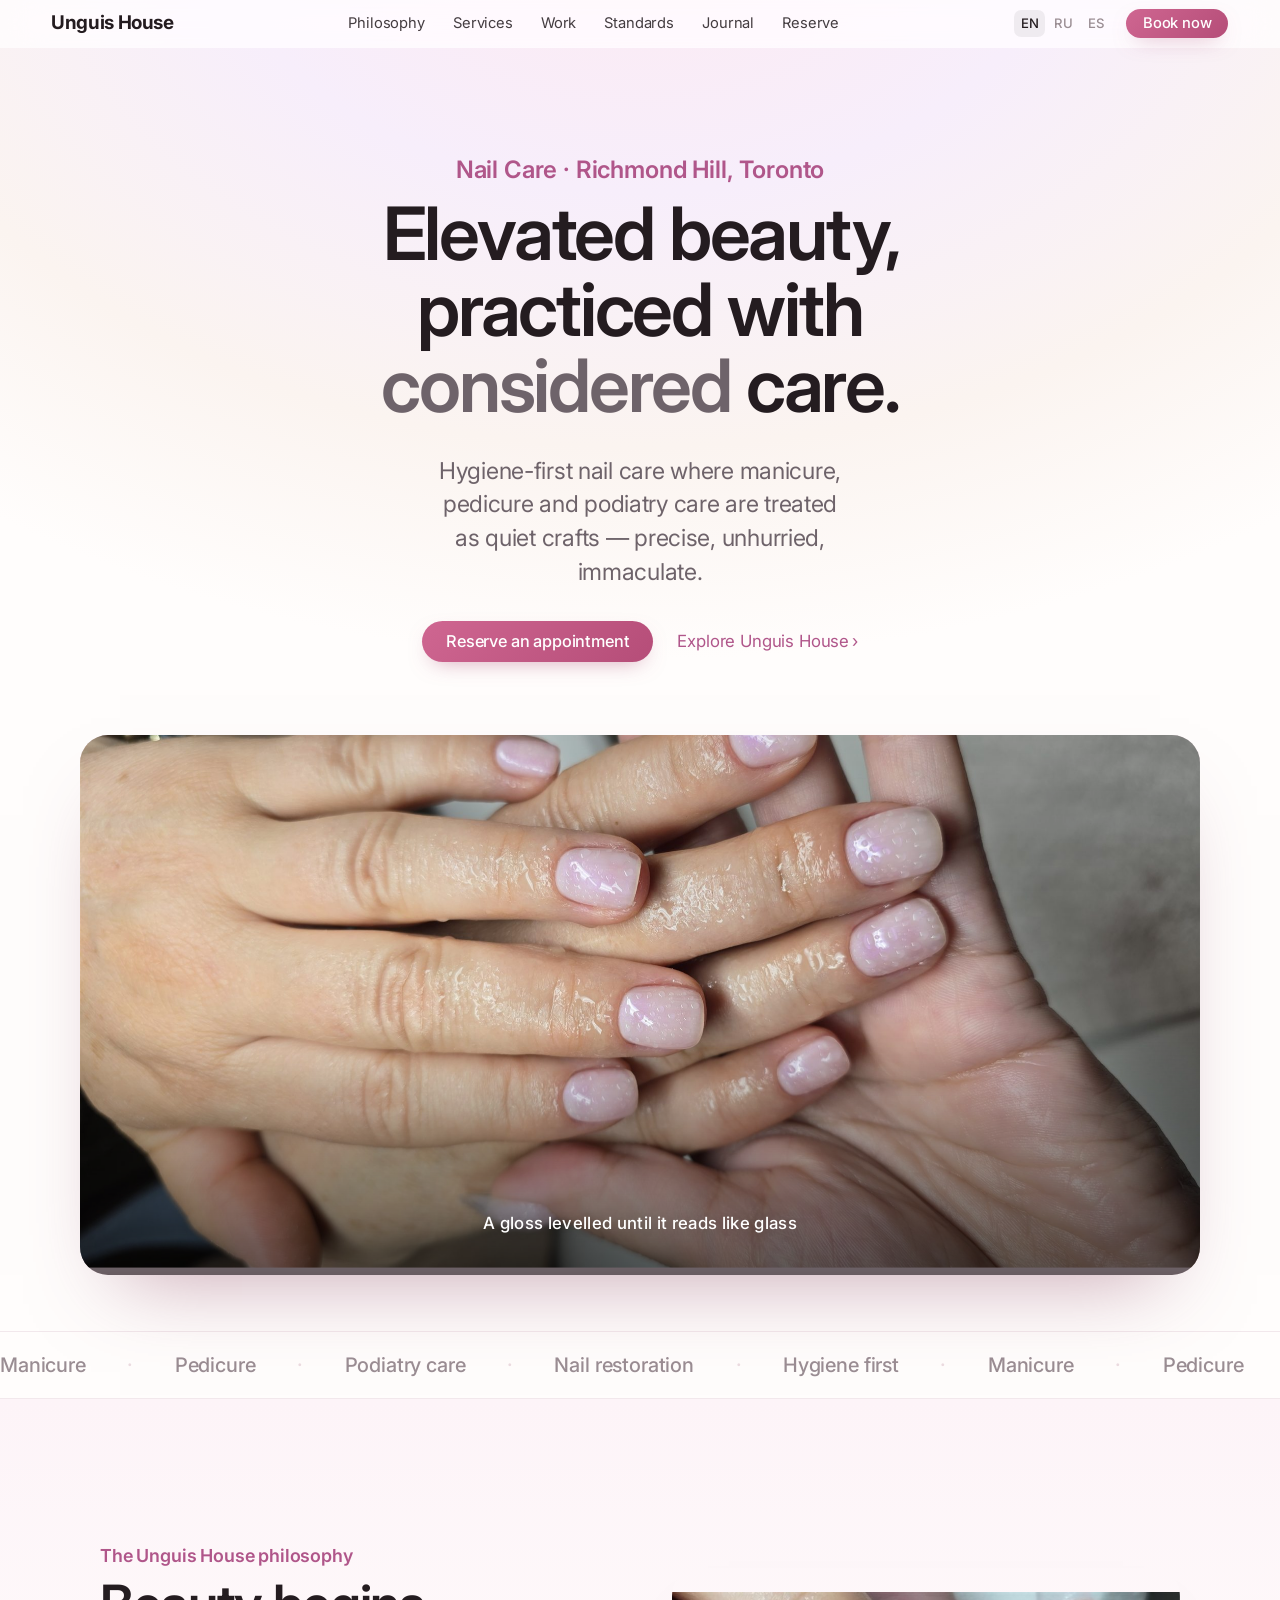
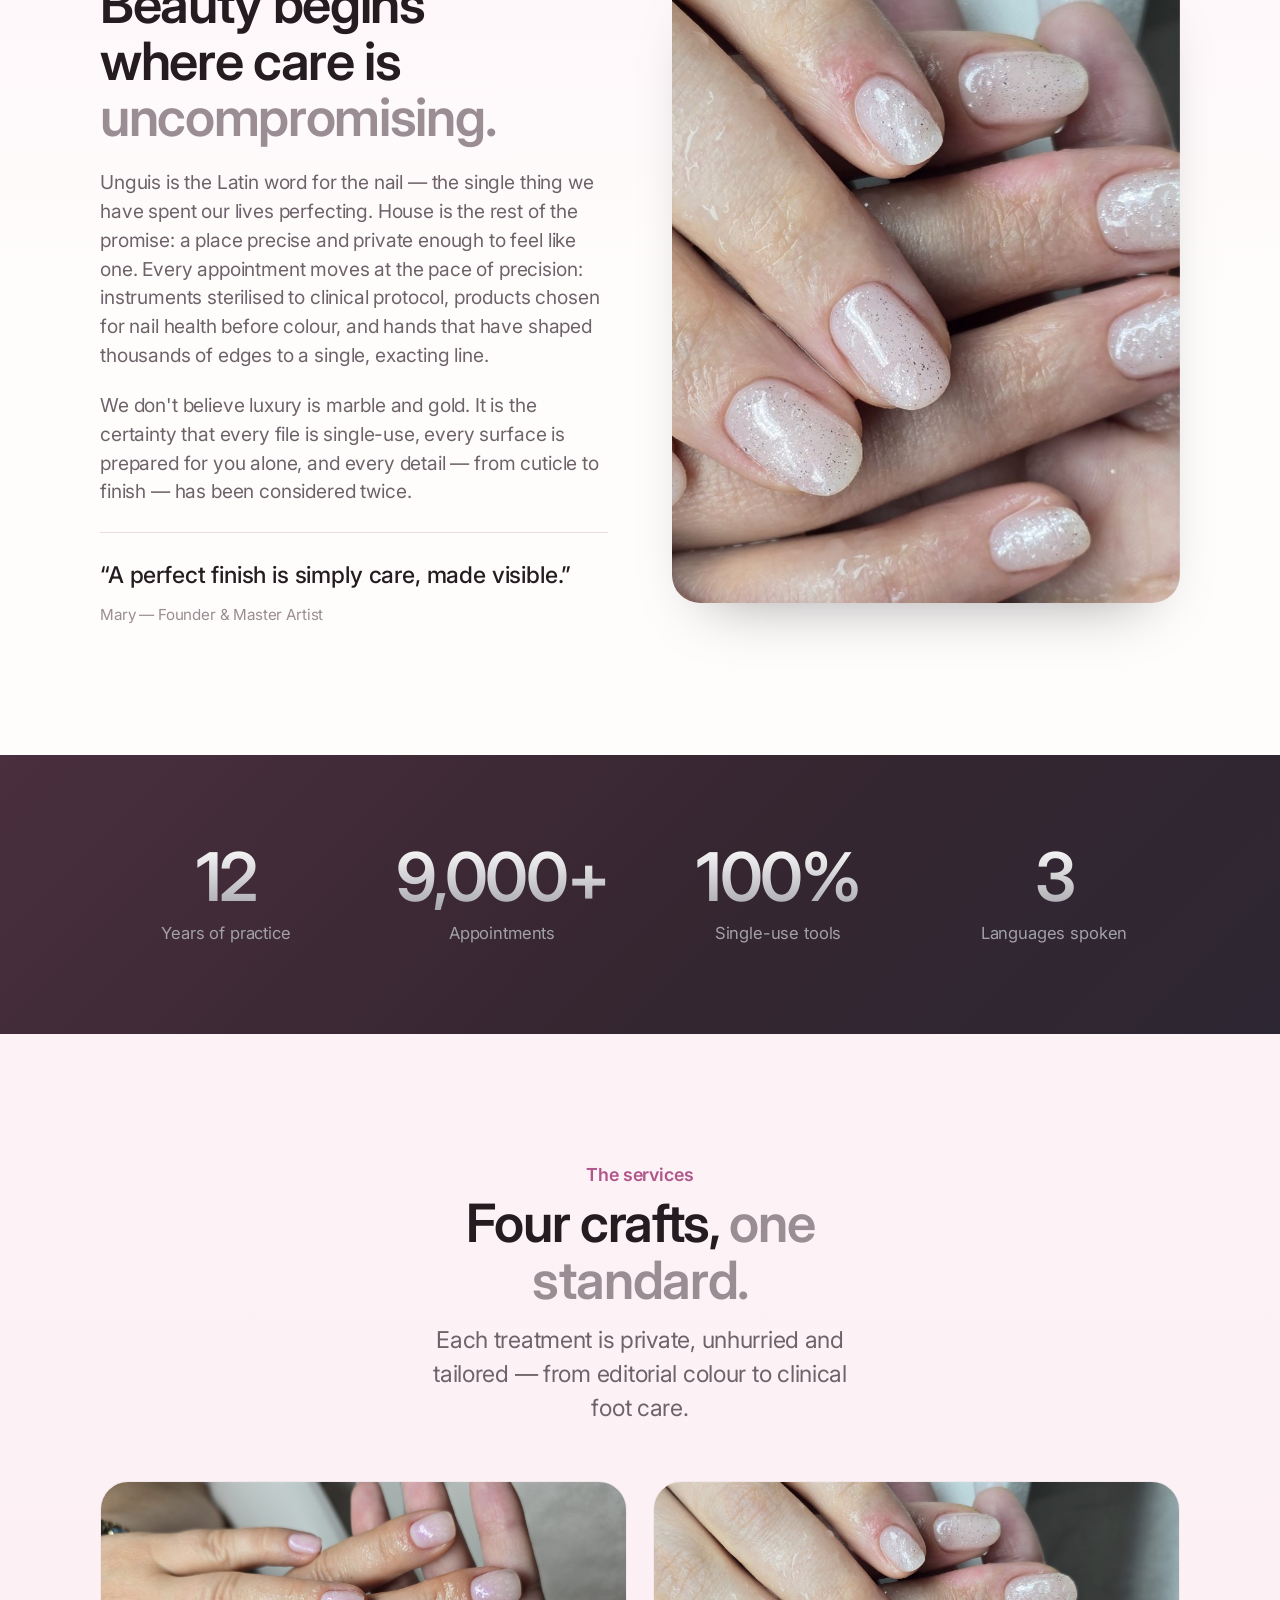
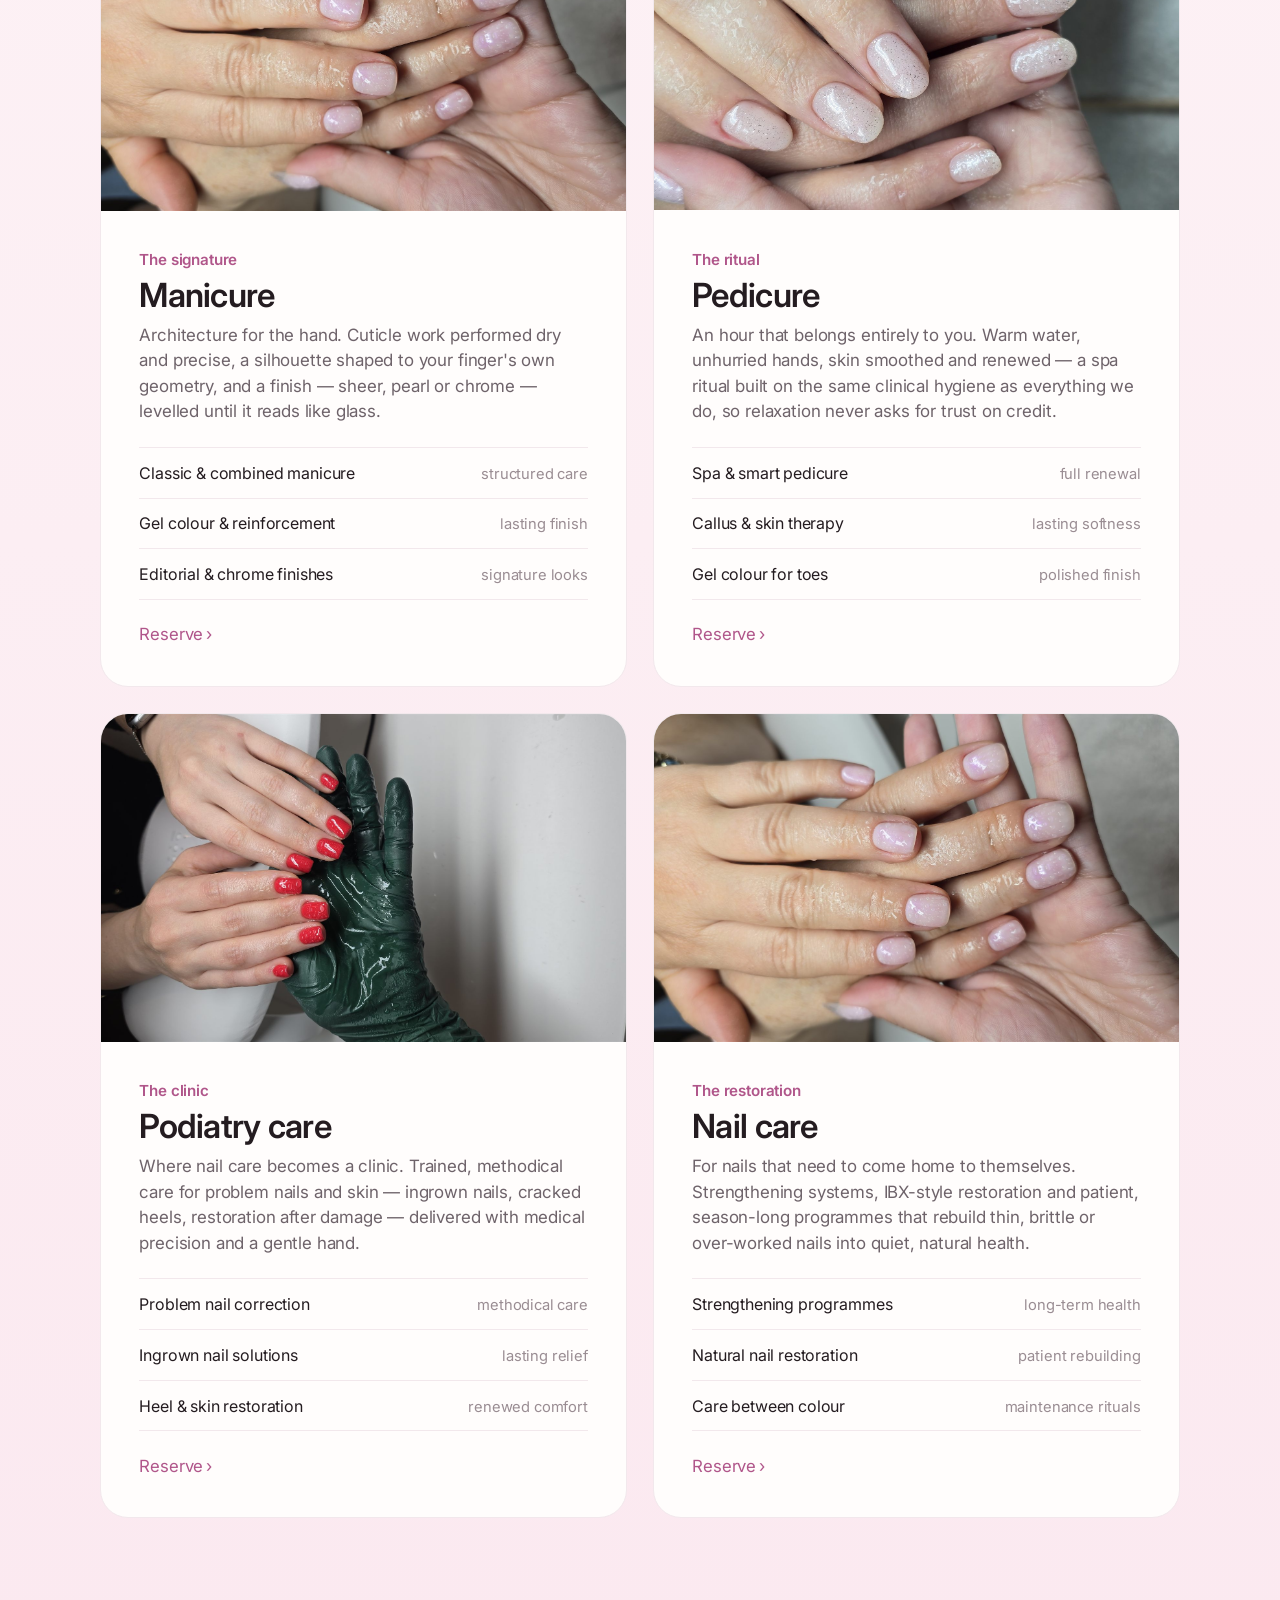
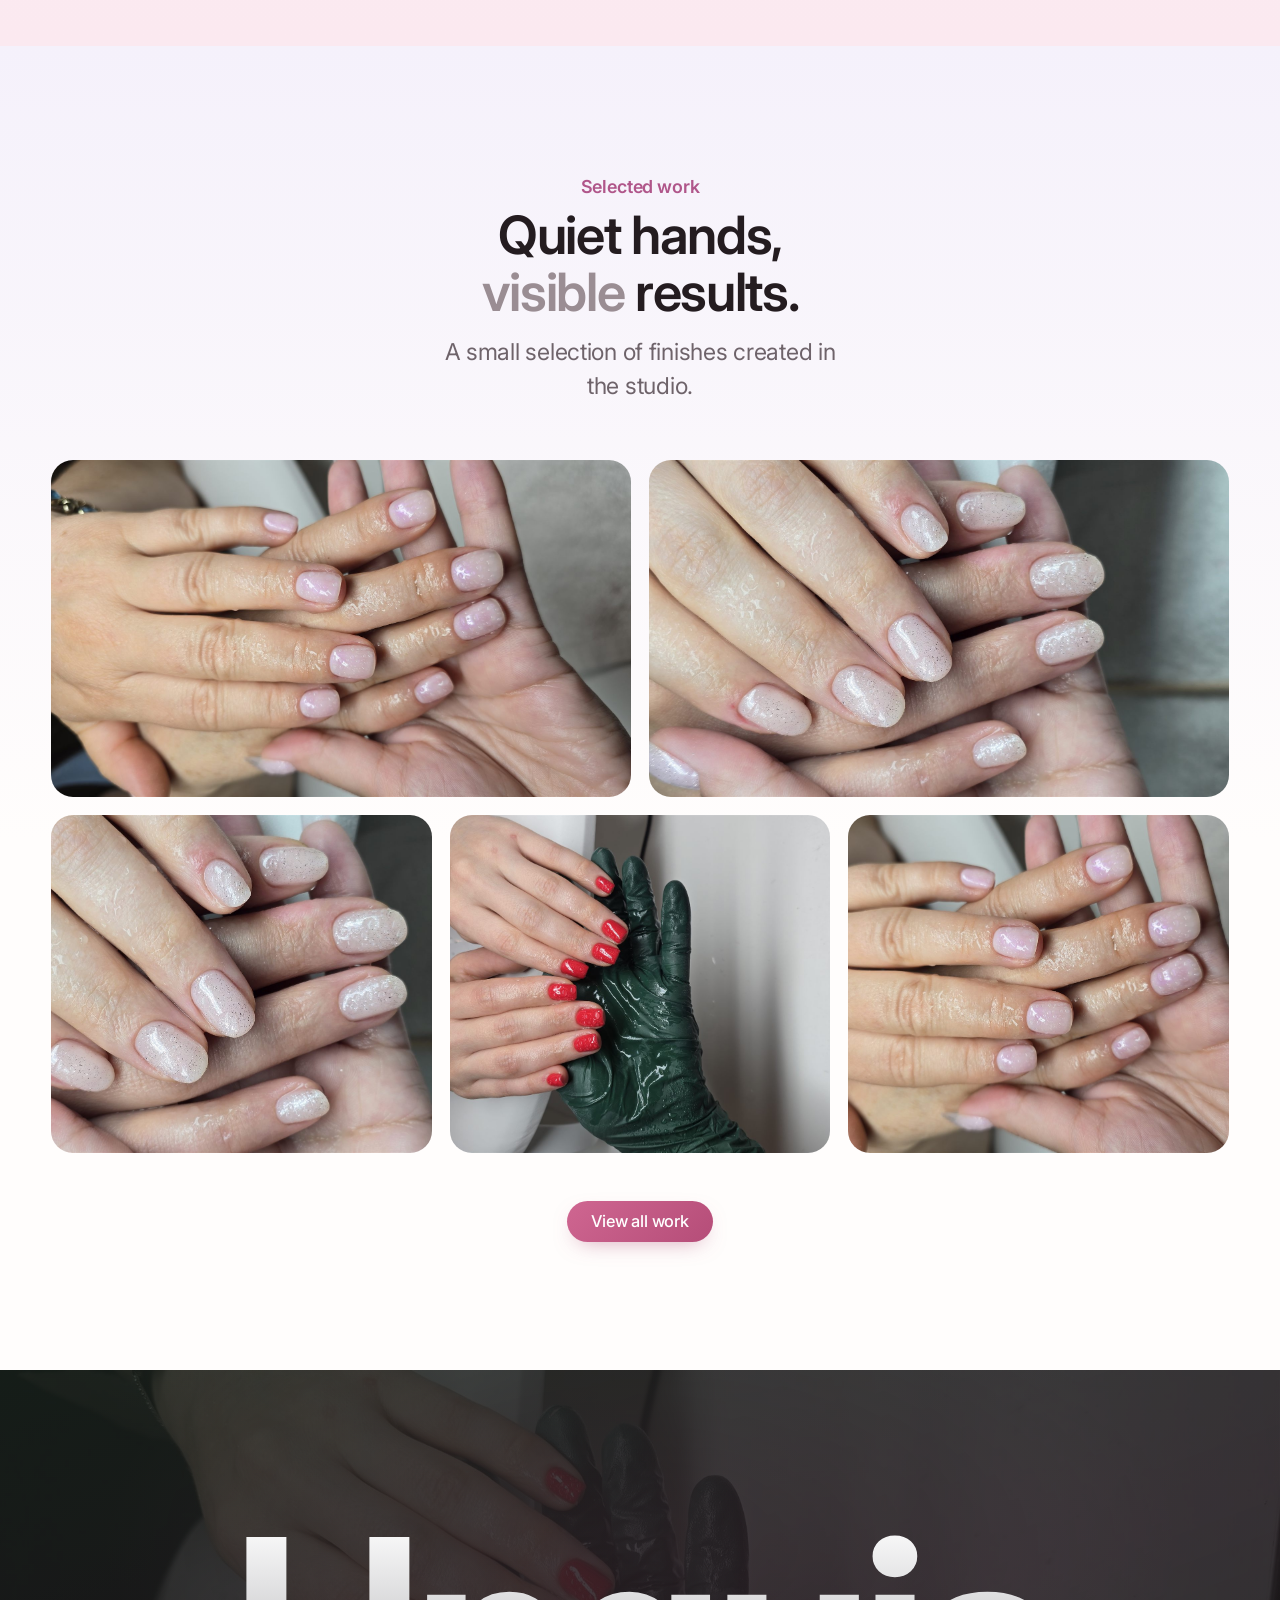
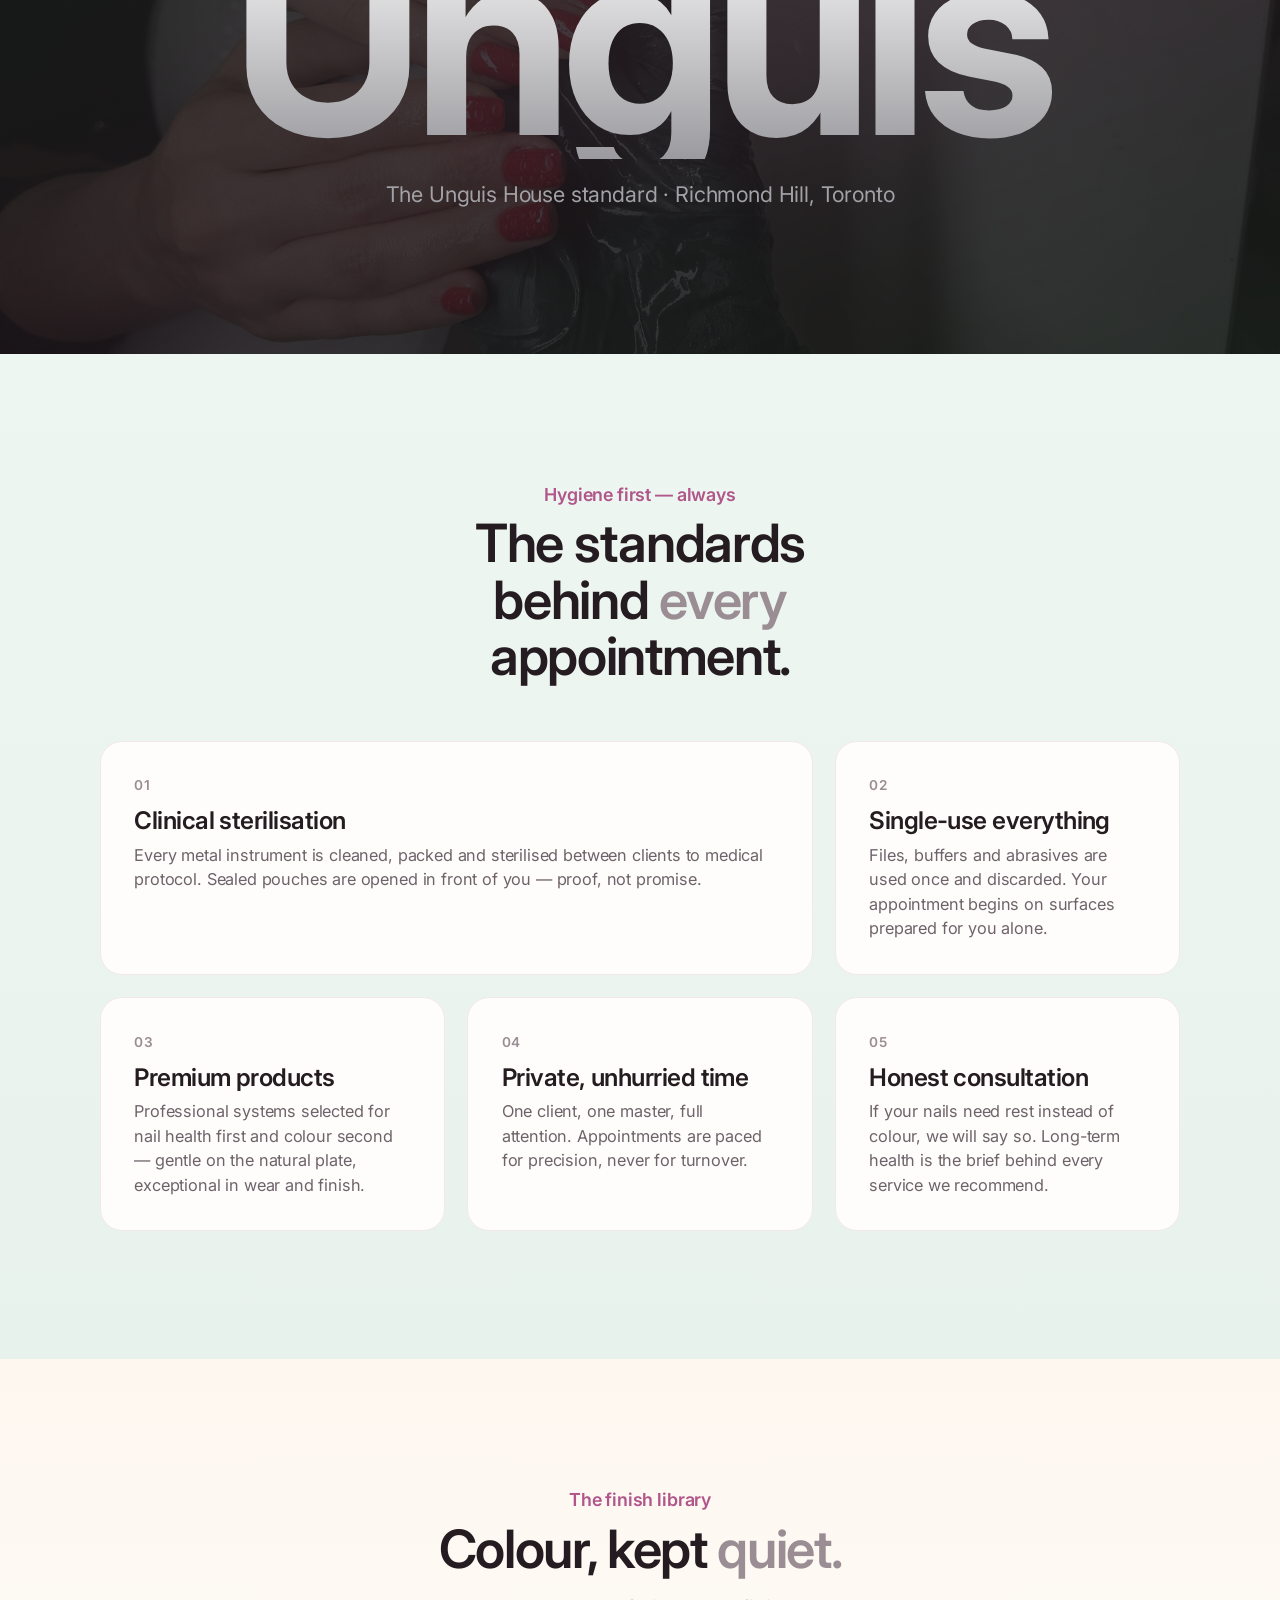
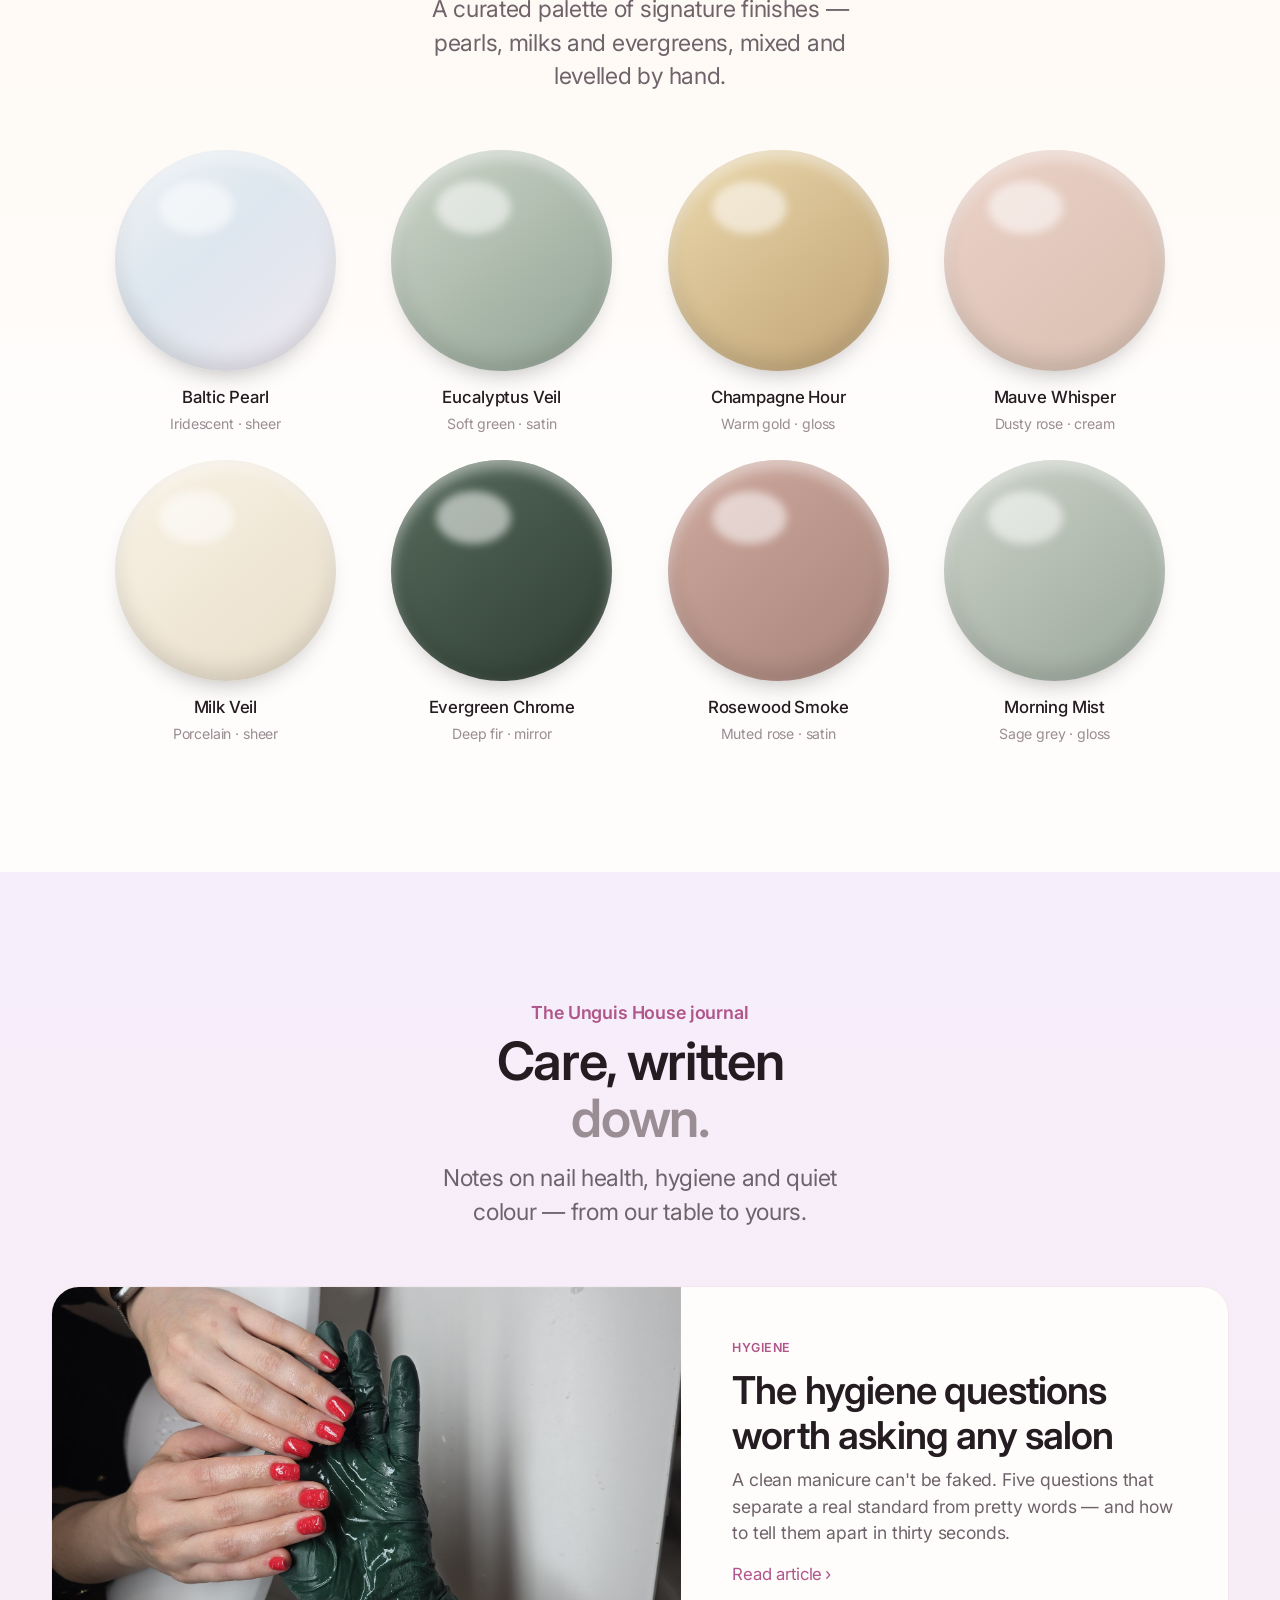
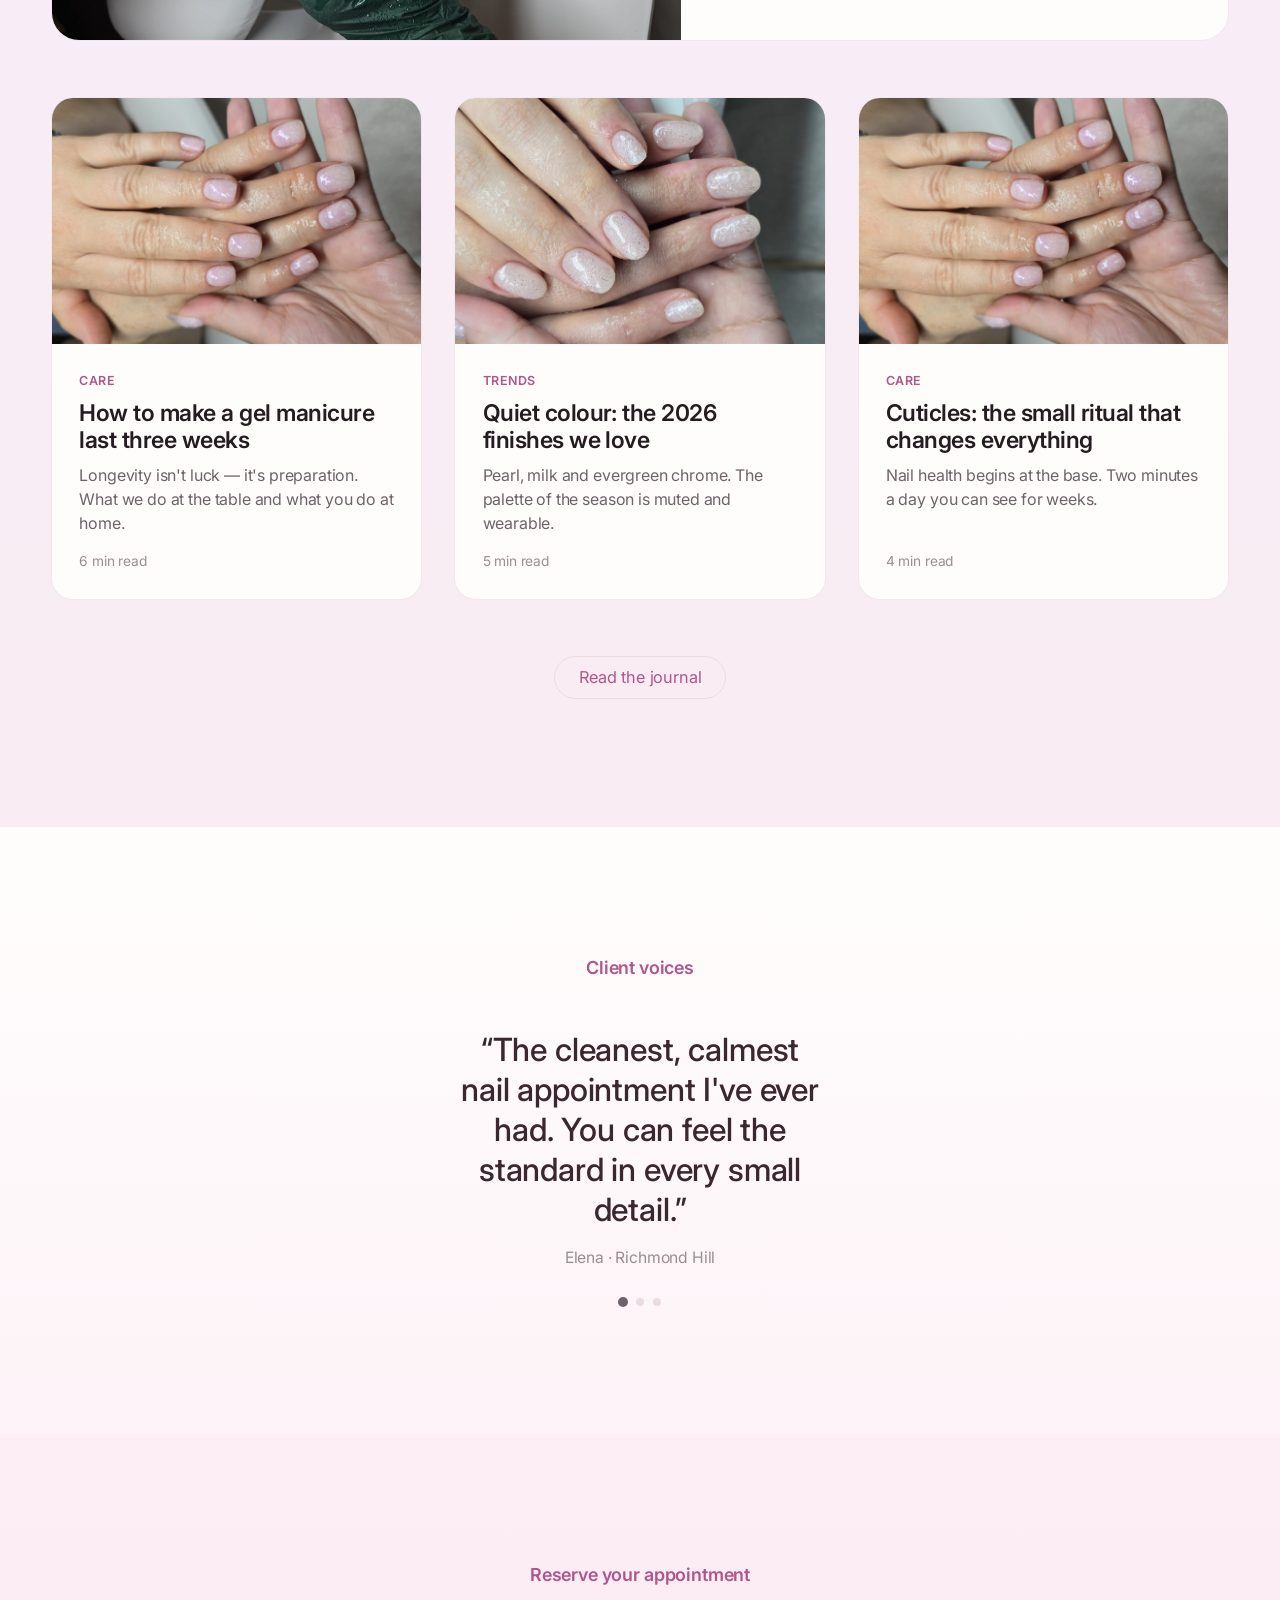
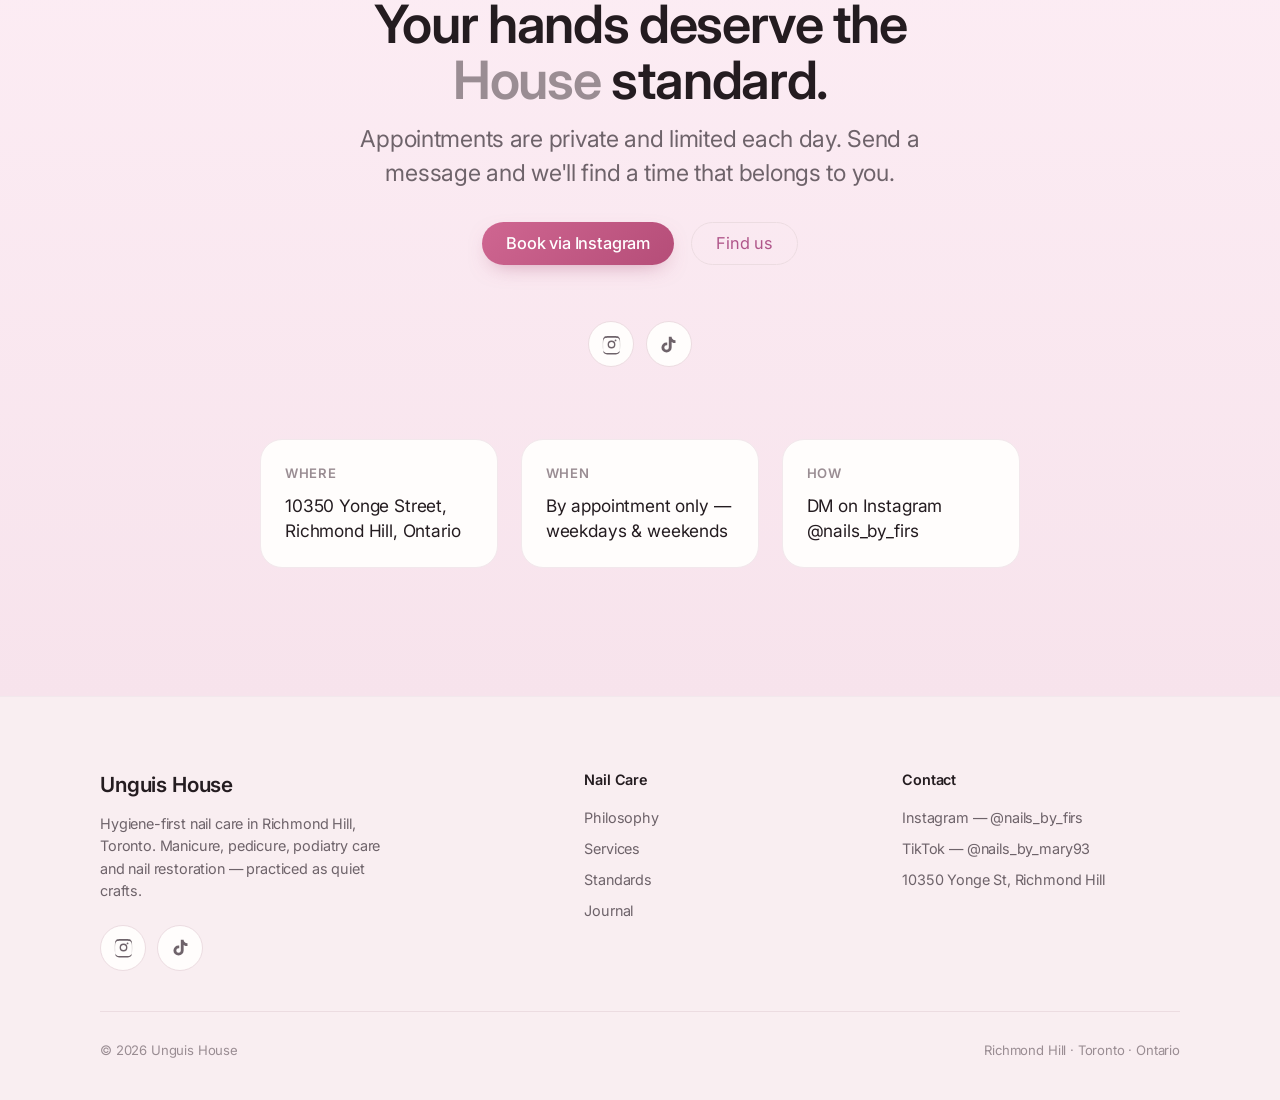
==== commit 60dd95a3: "Rebrand to Unguis House; real media; clickable marquee; service landing pages - Rename Nails by Firs" ====
--- a/index.html
+++ b/index.html
@@ -3,25 +3,25 @@
 <head>
 <meta charset="UTF-8">
 <meta name="viewport" content="width=device-width, initial-scale=1.0">
-<title>Nails by Firs — Nail Care · Richmond Hill, Toronto</title>
-<meta name="description" content="Nails by Firs is hygiene-first nail care in Richmond Hill, Toronto. Manicure, pedicure, podiatry care and nail restoration — practiced with clinical precision and quiet luxury.">
-<meta name="keywords" content="nail care Richmond Hill, luxury manicure Toronto, pedicure Richmond Hill, podiatry care, nail care, Nails by Firs">
-<link rel="canonical" href="https://nailsbyfirs.com/">
+<title>Unguis House — Nail Care · Richmond Hill, Toronto</title>
+<meta name="description" content="Unguis House is hygiene-first nail care in Richmond Hill, Toronto. Manicure, pedicure, podiatry care and nail restoration — practiced with clinical precision and quiet luxury.">
+<meta name="keywords" content="nail care Richmond Hill, luxury manicure Toronto, pedicure Richmond Hill, podiatry care, nail care, Unguis House">
+<link rel="canonical" href="https://unguishouse.com/">
 <meta property="og:type" content="website">
-<meta property="og:title" content="Nails by Firs — Nail Care">
+<meta property="og:title" content="Unguis House — Nail Care">
 <meta property="og:description" content="Elevated beauty. Exceptional care. A hygiene-first nail studio in Richmond Hill, Toronto.">
-<meta property="og:url" content="https://nailsbyfirs.com/">
-<meta property="og:image" content="https://nailsbyfirs.com/assets/img/hero.jpg">
+<meta property="og:url" content="https://unguishouse.com/">
+<meta property="og:image" content="https://unguishouse.com/assets/img/real/hero.jpg">
 <meta property="og:locale" content="en_CA">
 <meta property="og:locale:alternate" content="ru_RU">
 <meta property="og:locale:alternate" content="es_ES">
 <meta name="theme-color" content="#ffffff">
-<link rel="icon" href="data:image/svg+xml,%3Csvg xmlns='http://www.w3.org/2000/svg' viewBox='0 0 32 32'%3E%3Crect width='32' height='32' rx='7' fill='%231d1d1f'/%3E%3Ctext x='16' y='22' font-family='-apple-system,Helvetica,Arial' font-size='17' font-weight='600' fill='white' text-anchor='middle'%3EF%3C/text%3E%3C/svg%3E">
+<link rel="icon" href="data:image/svg+xml,%3Csvg xmlns='http://www.w3.org/2000/svg' viewBox='0 0 32 32'%3E%3Crect width='32' height='32' rx='7' fill='%231d1d1f'/%3E%3Ctext x='16' y='22' font-family='-apple-system,Helvetica,Arial' font-size='17' font-weight='600' fill='white' text-anchor='middle'%3EU%3C/text%3E%3C/svg%3E">
 <script type="application/ld+json">
 {
   "@context": "https://schema.org",
   "@type": "NailSalon",
-  "name": "Nails by Firs",
+  "name": "Unguis House",
   "description": "Hygiene-first nail care offering manicure, pedicure, podiatry care and nail restoration in Richmond Hill, Toronto.",
   "address": {"@type":"PostalAddress","streetAddress":"10350 Yonge Street","addressLocality":"Richmond Hill","addressRegion":"ON","addressCountry":"CA"},
   "geo": {"@type":"GeoCoordinates","latitude":43.8745,"longitude":-79.4392},
@@ -46,7 +46,7 @@
 <!-- ============ NAV ============ -->
 <nav class="nav" id="nav">
   <div class="nav-inner">
-    <a class="logo" href="#top"><b>Nails by Firs</b></a>
+    <a class="logo" href="#top"><b>Unguis House</b></a>
     <div class="nav-links">
       <a href="#philosophy" data-i18n="nav.philosophy">Philosophy</a>
       <a href="#services" data-i18n="nav.services">Services</a>
@@ -90,17 +90,17 @@
     <h1 class="headline reveal">
       <span data-i18n="hero.h1a">Elevated beauty,</span>
       <span data-i18n="hero.h1b">practiced with</span>
-      <span data-i18n="hero.h1c"><em>evergreen</em> care.</span>
+      <span data-i18n="hero.h1c"><em>considered</em> care.</span>
     </h1>
     <p class="lede reveal" data-i18n="hero.lede">Hygiene-first nail care where manicure, pedicure and podiatry care are treated as quiet crafts — precise, unhurried, immaculate.</p>
     <div class="hero-cta reveal">
       <a class="btn btn-blue" data-magnetic href="https://www.instagram.com/nails_by_firs" target="_blank" rel="noopener"><span data-i18n="hero.cta1">Reserve an appointment</span></a>
-      <a class="link" href="#services"><span data-i18n="hero.cta2">Explore Nails by Firs</span> <span class="chev">›</span></a>
+      <a class="link" href="#services"><span data-i18n="hero.cta2">Explore Unguis House</span> <span class="chev">›</span></a>
     </div>
   </div>
   <div class="shell-wide">
     <div class="hero-stage reveal">
-      <img class="hero-img par" data-par="0.10" src="assets/img/hero.jpg" alt="Glossy editorial manicure by Nails by Firs" loading="eager" fetchpriority="high">
+      <img class="hero-img par" data-par="0.10" src="assets/img/real/hero.jpg" alt="Soft pink glass-gloss manicure by Unguis House" loading="eager" fetchpriority="high">
       <div class="hero-grad"></div>
       <div class="hero-cap" data-i18n="hero.cap">A gloss levelled until it reads like glass</div>
     </div>
@@ -108,10 +108,10 @@
 </header>
 
 <!-- ============ MARQUEE ============ -->
-<div class="marq" aria-hidden="true">
+<div class="marq" aria-label="Our crafts">
   <div class="marq-track">
-    <span><span data-i18n="marq.1">Manicure <em>·</em></span><span data-i18n="marq.2">Pedicure <em>·</em></span><span data-i18n="marq.3">Podiatry care <em>·</em></span><span data-i18n="marq.4">Nail restoration <em>·</em></span><span data-i18n="marq.5">Hygiene first <em>·</em></span></span>
-    <span><span data-i18n="marq.1">Manicure <em>·</em></span><span data-i18n="marq.2">Pedicure <em>·</em></span><span data-i18n="marq.3">Podiatry care <em>·</em></span><span data-i18n="marq.4">Nail restoration <em>·</em></span><span data-i18n="marq.5">Hygiene first <em>·</em></span></span>
+    <span><a href="services/manicure.html" data-i18n="marq.1">Manicure <em>·</em></a><a href="services/pedicure.html" data-i18n="marq.2">Pedicure <em>·</em></a><a href="services/podiatry.html" data-i18n="marq.3">Podiatry care <em>·</em></a><a href="services/nail-restoration.html" data-i18n="marq.4">Nail restoration <em>·</em></a><a href="journal/hygiene-questions.html" data-i18n="marq.5">Hygiene first <em>·</em></a></span>
+    <span aria-hidden="true"><a href="services/manicure.html" tabindex="-1" data-i18n="marq.1">Manicure <em>·</em></a><a href="services/pedicure.html" tabindex="-1" data-i18n="marq.2">Pedicure <em>·</em></a><a href="services/podiatry.html" tabindex="-1" data-i18n="marq.3">Podiatry care <em>·</em></a><a href="services/nail-restoration.html" tabindex="-1" data-i18n="marq.4">Nail restoration <em>·</em></a><a href="journal/hygiene-questions.html" tabindex="-1" data-i18n="marq.5">Hygiene first <em>·</em></a></span>
   </div>
 </div>
 
@@ -120,26 +120,26 @@
   <div class="shell">
     <div class="phil-grid">
       <div class="reveal">
-        <p class="eyebrow" data-i18n="phil.eyebrow">The Firs philosophy</p>
+        <p class="eyebrow" data-i18n="phil.eyebrow">The Unguis House philosophy</p>
         <h2 class="section-title" data-i18n="phil.h2">Beauty begins where care is <em>uncompromising.</em></h2>
         <div class="phil-body" style="margin-top:1.4rem">
-          <p data-i18n="phil.p1">Firs is the evergreen — steady through every season. It is also our name, and our standard. Every appointment moves at the pace of precision: instruments sterilised to clinical protocol, products chosen for nail health before colour, and hands that have shaped thousands of edges to a single, exacting line.</p>
+          <p data-i18n="phil.p1">Unguis is the Latin word for the nail — the single thing we have spent our lives perfecting. House is the rest of the promise: a place precise and private enough to feel like one. Every appointment moves at the pace of precision: instruments sterilised to clinical protocol, products chosen for nail health before colour, and hands that have shaped thousands of edges to a single, exacting line.</p>
           <p data-i18n="phil.p2">We don't believe luxury is marble and gold. It is the certainty that every file is single-use, every surface is prepared for you alone, and every detail — from cuticle to finish — has been considered twice.</p>
           <div class="phil-sig">
             <span class="q" data-i18n="phil.quote">“A perfect finish is simply care, made visible.”</span>
-            <small data-i18n="phil.founder">Mary Firs — Founder &amp; Master Artist</small>
+            <small data-i18n="phil.founder">Mary — Founder &amp; Master Artist</small>
           </div>
         </div>
       </div>
       <figure class="phil-figure reveal">
-        <img class="par" data-par="0.06" src="assets/img/manicure.jpg" alt="A Nails by Firs artist at work under the lamp">
+        <img class="par" data-par="0.06" src="assets/img/real/work-02.jpg" alt="Glittered nude manicure finished by Unguis House">
       </figure>
     </div>
   </div>
 </section>
 
 <!-- ============ STATS ============ -->
-<section class="stats" aria-label="Nails by Firs in numbers">
+<section class="stats" aria-label="Unguis House in numbers">
   <div class="shell">
     <div class="stats-grid">
       <div class="stat reveal"><div class="num"><span data-count="12">12</span></div><div class="lbl" data-i18n="stat.1l">Years of practice</div></div>
@@ -161,7 +161,7 @@
     <div class="svc-list">
       <!-- MANICURE -->
       <article class="svc-card reveal">
-        <div class="svc-media"><img src="assets/img/nailcare.jpg" alt="Editorial manicure finish"></div>
+        <div class="svc-media"><img src="assets/img/real/work-01.jpg" alt="Soft pink manicure finish"></div>
         <div class="svc-body">
           <span class="kicker" data-i18n="m.kicker">The signature</span>
           <h3 data-i18n="m.h3">Manicure</h3>
@@ -176,7 +176,7 @@
       </article>
       <!-- PEDICURE -->
       <article class="svc-card reveal">
-        <div class="svc-media"><img src="assets/img/spa1.jpg" alt="Calm spa setting for pedicure"></div>
+        <div class="svc-media"><video src="assets/video/clip-03.mp4" autoplay muted loop playsinline preload="metadata" poster="assets/img/real/work-02.jpg" aria-label="Pedicure care in the studio"></video></div>
         <div class="svc-body">
           <span class="kicker" data-i18n="pd.kicker">The ritual</span>
           <h3 data-i18n="pd.h3">Pedicure</h3>
@@ -191,7 +191,7 @@
       </article>
       <!-- PODIATRY -->
       <article class="svc-card reveal">
-        <div class="svc-media"><img src="assets/img/clean1.jpg" alt="Clinical nail and skin care products"></div>
+        <div class="svc-media"><img src="assets/img/real/work-03.jpg" alt="Clinical nail care performed in gloves"></div>
         <div class="svc-body">
           <span class="kicker" data-i18n="po.kicker">The clinic</span>
           <h3 data-i18n="po.h3">Podiatry care</h3>
@@ -206,7 +206,7 @@
       </article>
       <!-- NAIL CARE -->
       <article class="svc-card reveal">
-        <div class="svc-media"><img src="assets/img/gallery5.jpg" alt="Natural nail restoration"></div>
+        <div class="svc-media"><img src="assets/img/real/work-01.jpg" alt="Natural nail restoration"></div>
         <div class="svc-body">
           <span class="kicker" data-i18n="nc.kicker">The restoration</span>
           <h3 data-i18n="nc.h3">Nail care</h3>
@@ -232,11 +232,11 @@
       <p class="lede" data-i18n="gal.lead">A small selection of finishes created in the studio.</p>
     </div>
     <div class="gal-grid">
-      <a class="gal-item gal-a reveal" href="https://www.instagram.com/nails_by_firs" target="_blank" rel="noopener"><img src="assets/img/gallery1.jpg" alt="Nail finish detail"></a>
-      <a class="gal-item gal-b reveal" href="https://www.instagram.com/nails_by_firs" target="_blank" rel="noopener"><img src="assets/img/gallery4.jpg" alt="Nail finish detail"></a>
-      <a class="gal-item gal-c reveal" href="https://www.instagram.com/nails_by_firs" target="_blank" rel="noopener"><img src="assets/img/gallery6.jpg" alt="Nail finish detail"></a>
-      <a class="gal-item gal-d reveal" href="https://www.instagram.com/nails_by_firs" target="_blank" rel="noopener"><img src="assets/img/art4.jpg" alt="Nail art detail"></a>
-      <a class="gal-item gal-e reveal" href="https://www.instagram.com/nails_by_firs" target="_blank" rel="noopener"><img src="assets/img/nailcare.jpg" alt="Nail finish detail"></a>
+      <a class="gal-item gal-a reveal" href="gallery.html"><img src="assets/img/real/work-01.jpg" alt="Soft pink manicure by Unguis House"></a>
+      <a class="gal-item gal-b reveal" href="gallery.html"><video src="assets/video/clip-02.mp4" autoplay muted loop playsinline preload="metadata" poster="assets/img/real/work-02.jpg"></video></a>
+      <a class="gal-item gal-c reveal" href="gallery.html"><img src="assets/img/real/work-02.jpg" alt="Glittered nude manicure by Unguis House"></a>
+      <a class="gal-item gal-d reveal" href="gallery.html"><img src="assets/img/real/work-03.jpg" alt="Clinical red gel manicure by Unguis House"></a>
+      <a class="gal-item gal-e reveal" href="gallery.html"><video src="assets/video/clip-04.mp4" autoplay muted loop playsinline preload="metadata" poster="assets/img/real/work-01.jpg"></video></a>
     </div>
     <div class="gal-more reveal">
       <a class="btn btn-blue" href="gallery.html"><span data-i18n="gal.viewall">View all work</span></a>
@@ -245,14 +245,14 @@
 </section>
 
 <!-- ============ CINEMA STATEMENT ============ -->
-<section class="cinema" aria-label="The evergreen standard">
-  <video class="cinema-vid par" data-par="0.10" autoplay muted loop playsinline preload="metadata" poster="assets/video/firs-ambient.jpg" aria-hidden="true">
-    <source src="assets/video/firs-ambient.mp4" type="video/mp4">
+<section class="cinema" aria-label="The Unguis House standard">
+  <video class="cinema-vid par" data-par="0.10" autoplay muted loop playsinline preload="metadata" poster="assets/img/real/work-03.jpg" aria-hidden="true">
+    <source src="assets/video/clip-01.mp4" type="video/mp4">
   </video>
   <div class="cinema-veil"></div>
   <div class="shell">
-    <div class="mega reveal">Firs</div>
-    <p class="mega-sub reveal" data-i18n="cin.sub">The evergreen standard · Richmond Hill, Toronto</p>
+    <div class="mega reveal">Unguis</div>
+    <p class="mega-sub reveal" data-i18n="cin.sub">The Unguis House standard · Richmond Hill, Toronto</p>
   </div>
 </section>
 
@@ -298,13 +298,13 @@
 <section class="sec sec-gray" id="journal">
   <div class="shell-wide">
     <div class="sec-head center reveal">
-      <p class="eyebrow" data-i18n="jr.eyebrow">The Firs journal</p>
+      <p class="eyebrow" data-i18n="jr.eyebrow">The Unguis House journal</p>
       <h2 class="section-title" data-i18n="jr.h2">Care, written <em>down.</em></h2>
       <p class="lede" data-i18n="jr.lead">Notes on nail health, hygiene and quiet colour — from our table to yours.</p>
     </div>
 
     <a class="jr-feature reveal" href="journal/hygiene-questions.html">
-      <div class="jr-media"><img src="assets/img/gallery6.jpg" alt="Hygiene at the nail table"></div>
+      <div class="jr-media"><img src="assets/img/real/work-03.jpg" alt="Hygiene at the nail table"></div>
       <div class="jr-body">
         <span class="jr-tag" data-i18n="jr.f.tag">Hygiene</span>
         <h3 data-i18n="jr.f.title">The hygiene questions worth asking any salon</h3>
@@ -315,7 +315,7 @@
 
     <div class="jr-grid">
       <a class="jr-card reveal" href="journal/gel-manicure.html">
-        <div class="jr-media"><img src="assets/img/gallery1.jpg" alt="Long-lasting gel manicure"></div>
+        <div class="jr-media"><img src="assets/img/real/work-01.jpg" alt="Long-lasting gel manicure"></div>
         <div class="jr-body">
           <span class="jr-tag" data-i18n="jr.1.tag">Care</span>
           <h3 data-i18n="jr.1.title">How to make a gel manicure last three weeks</h3>
@@ -324,7 +324,7 @@
         </div>
       </a>
       <a class="jr-card reveal" href="journal/quiet-color-2026.html">
-        <div class="jr-media"><img src="assets/img/nailcare.jpg" alt="Quiet colour finishes for 2026"></div>
+        <div class="jr-media"><img src="assets/img/real/work-02.jpg" alt="Quiet colour finishes for 2026"></div>
         <div class="jr-body">
           <span class="jr-tag" data-i18n="jr.2.tag">Trends</span>
           <h3 data-i18n="jr.2.title">Quiet colour: the 2026 finishes we love</h3>
@@ -333,7 +333,7 @@
         </div>
       </a>
       <a class="jr-card reveal" href="journal/cuticle-ritual.html">
-        <div class="jr-media"><img src="assets/img/manicure.jpg" alt="The daily cuticle ritual"></div>
+        <div class="jr-media"><img src="assets/img/real/work-01.jpg" alt="The daily cuticle ritual"></div>
         <div class="jr-body">
           <span class="jr-tag" data-i18n="jr.3.tag">Care</span>
           <h3 data-i18n="jr.3.title">Cuticles: the small ritual that changes everything</h3>
@@ -370,7 +370,7 @@
 <section class="sec sec-gray reserve" id="reserve">
   <div class="shell">
     <p class="eyebrow reveal" data-i18n="res.eyebrow">Reserve your appointment</p>
-    <h2 class="section-title reveal" data-i18n="res.h2">Your hands deserve the <em>evergreen</em> standard.</h2>
+    <h2 class="section-title reveal" data-i18n="res.h2">Your hands deserve the <em>House</em> standard.</h2>
     <p class="lede reveal" data-i18n="res.p">Appointments are private and limited each day. Send a message and we'll find a time that belongs to you.</p>
     <div class="reserve-cta reveal">
       <a class="btn btn-blue" data-magnetic href="https://www.instagram.com/nails_by_firs" target="_blank" rel="noopener"><span data-i18n="res.cta1">Book via Instagram</span></a>
@@ -393,7 +393,7 @@
   <div class="shell">
     <div class="foot-grid">
       <div class="foot-brand">
-        <div class="fmark">Nails by Firs</div>
+        <div class="fmark">Unguis House</div>
         <p data-i18n="foot.about">Hygiene-first nail care in Richmond Hill, Toronto. Manicure, pedicure, podiatry care and nail restoration — practiced as quiet crafts.</p>
         <div class="social">
           <a class="ig" href="https://www.instagram.com/nails_by_firs" target="_blank" rel="noopener" aria-label="Instagram — @nails_by_firs"><svg viewBox="0 0 24 24" aria-hidden="true"><path d="M12 2.2c3.2 0 3.6.01 4.85.07 1.17.05 1.8.25 2.23.41.56.22.96.48 1.38.9.42.42.68.82.9 1.38.16.42.36 1.06.41 2.23.06 1.25.07 1.62.07 4.81s-.01 3.56-.07 4.81c-.05 1.17-.25 1.8-.41 2.23-.22.56-.48.96-.9 1.38-.42.42-.82.68-1.38.9-.42.16-1.06.36-2.23.41-1.25.06-1.62.07-4.85.07s-3.6-.01-4.85-.07c-1.17-.05-1.8-.25-2.23-.41a3.7 3.7 0 0 1-1.38-.9 3.7 3.7 0 0 1-.9-1.38c-.16-.42-.36-1.06-.41-2.23-.06-1.25-.07-1.62-.07-4.81s.01-3.56.07-4.81c.05-1.17.25-1.8.41-2.23.22-.56.48-.96.9-1.38.42-.42.82-.68 1.38-.9.42-.16 1.06-.36 2.23-.41C8.4 2.21 8.78 2.2 12 2.2Zm0 1.98c-3.15 0-3.52.01-4.76.07-1.15.05-1.77.24-2.18.4-.55.22-.94.47-1.35.88-.41.41-.66.8-.88 1.35-.16.41-.35 1.03-.4 2.18-.06 1.24-.07 1.61-.07 4.76s.01 3.52.07 4.76c.05 1.15.24 1.77.4 2.18.22.55.47.94.88 1.35.41.41.8.66 1.35.88.41.16 1.03.35 2.18.4 1.24.06 1.61.07 4.76.07s3.52-.01 4.76-.07c1.15-.05 1.77-.24 2.18-.4.55-.22.94-.47 1.35-.88.41-.41.66-.8.88-1.35.16-.41.35-1.03.4-2.18.06-1.24.07-1.61.07-4.76s-.01-3.52-.07-4.76c-.05-1.15-.24-1.77-.4-2.18a3.6 3.6 0 0 0-.88-1.35 3.6 3.6 0 0 0-1.35-.88c-.41-.16-1.03-.35-2.18-.4-1.24-.06-1.61-.07-4.76-.07Zm0 3.37a4.45 4.45 0 1 1 0 8.9 4.45 4.45 0 0 1 0-8.9Zm0 7.34a2.89 2.89 0 1 0 0-5.78 2.89 2.89 0 0 0 0 5.78Zm5.66-7.58a1.04 1.04 0 1 1-2.08 0 1.04 1.04 0 0 1 2.08 0Z"/></svg></a>
@@ -419,7 +419,7 @@
       </div>
     </div>
     <div class="foot-base">
-      <span>© 2026 Nails by Firs</span>
+      <span>© 2026 Unguis House</span>
       <span>Richmond Hill · Toronto · Ontario</span>
     </div>
   </div>
--- a/assets/styles.css
+++ b/assets/styles.css
@@ -113,6 +113,9 @@
 .marq-track{display:flex;gap:2.6rem;width:max-content;animation:scroll 36s linear infinite;color:var(--ink3)}
 .marq-track span{font-size:clamp(1rem,1.7vw,1.25rem);font-weight:500;display:inline-flex;gap:2.6rem;white-space:nowrap}
 .marq-track em{font-style:normal;color:var(--line)}
+.marq-track a{color:inherit;text-decoration:none;display:inline-flex;gap:2.6rem;align-items:center;transition:color .25s ease}
+.marq-track a:hover{color:var(--ink)}
+.marq:hover .marq-track,.marq:focus-within .marq-track{animation-play-state:paused}
 @keyframes scroll{to{transform:translateX(-50%)}}
 
 /* ---------- sections ---------- */
@@ -151,8 +154,8 @@
 .svc-card{background:var(--bg);border-radius:var(--radius-lg);border:1px solid var(--line-soft);display:flex;flex-direction:column;overflow:hidden;transition:transform .5s var(--ease),box-shadow .5s var(--ease)}
 .svc-card:hover{transform:translateY(-5px);box-shadow:0 28px 56px -30px rgba(0,0,0,.3)}
 .svc-media{aspect-ratio:16/10;overflow:hidden;position:relative}
-.svc-media img{width:100%;height:100%;object-fit:cover;transition:transform .9s var(--ease-out)}
-.svc-card:hover .svc-media img{transform:scale(1.06)}
+.svc-media img,.svc-media video{width:100%;height:100%;object-fit:cover;transition:transform .9s var(--ease-out)}
+.svc-card:hover .svc-media img,.svc-card:hover .svc-media video{transform:scale(1.06)}
 .svc-body{padding:clamp(1.7rem,3vw,2.5rem);display:flex;flex-direction:column;flex:1}
 .svc-body .kicker{font-size:.95rem;font-weight:600;color:var(--blue-link);margin-bottom:.4rem}
 .svc-body h3{font-size:clamp(1.7rem,2.6vw,2.2rem);margin-bottom:.6rem}
@@ -165,8 +168,8 @@
 /* gallery */
 .gal-grid{display:grid;grid-template-columns:repeat(6,1fr);grid-auto-rows:160px;gap:clamp(.7rem,1.4vw,1.1rem);margin-top:clamp(2.5rem,5vw,3.5rem)}
 .gal-item{border-radius:var(--radius);overflow:hidden;position:relative;cursor:pointer}
-.gal-item img{width:100%;height:100%;object-fit:cover;transition:transform 1s var(--ease-out)}
-.gal-item:hover img{transform:scale(1.08)}
+.gal-item img,.gal-item video{width:100%;height:100%;object-fit:cover;transition:transform 1s var(--ease-out)}
+.gal-item:hover img,.gal-item:hover video{transform:scale(1.08)}
 .gal-item::after{content:'';position:absolute;inset:0;background:linear-gradient(180deg,transparent 55%,rgba(0,0,0,.28));opacity:0;transition:opacity .5s}
 .gal-item:hover::after{opacity:1}
 .gal-a{grid-column:span 3;grid-row:span 2}
@@ -268,8 +271,9 @@
 /* ---------- full gallery page ---------- */
 .gallery-grid{display:grid;grid-template-columns:repeat(auto-fill,minmax(190px,1fr));gap:clamp(.6rem,1.2vw,1rem);margin-top:clamp(2rem,4vw,3rem)}
 .g-item{aspect-ratio:1;border-radius:18px;overflow:hidden;position:relative;cursor:zoom-in;background:var(--bg2)}
-.g-item img{width:100%;height:100%;object-fit:cover;transition:transform .8s var(--ease-out)}
-.g-item:hover img{transform:scale(1.08)}
+.g-item img,.g-item video{width:100%;height:100%;object-fit:cover;transition:transform .8s var(--ease-out)}
+.g-item:hover img,.g-item:hover video{transform:scale(1.08)}
+.g-item.g-video{cursor:default}
 .g-item::after{content:'';position:absolute;inset:0;background:linear-gradient(180deg,transparent 60%,rgba(60,20,40,.28));opacity:0;transition:opacity .4s}
 .g-item:hover::after{opacity:1}
 .g-empty{grid-column:1/-1;text-align:center;color:var(--ink3);padding:3rem 0}
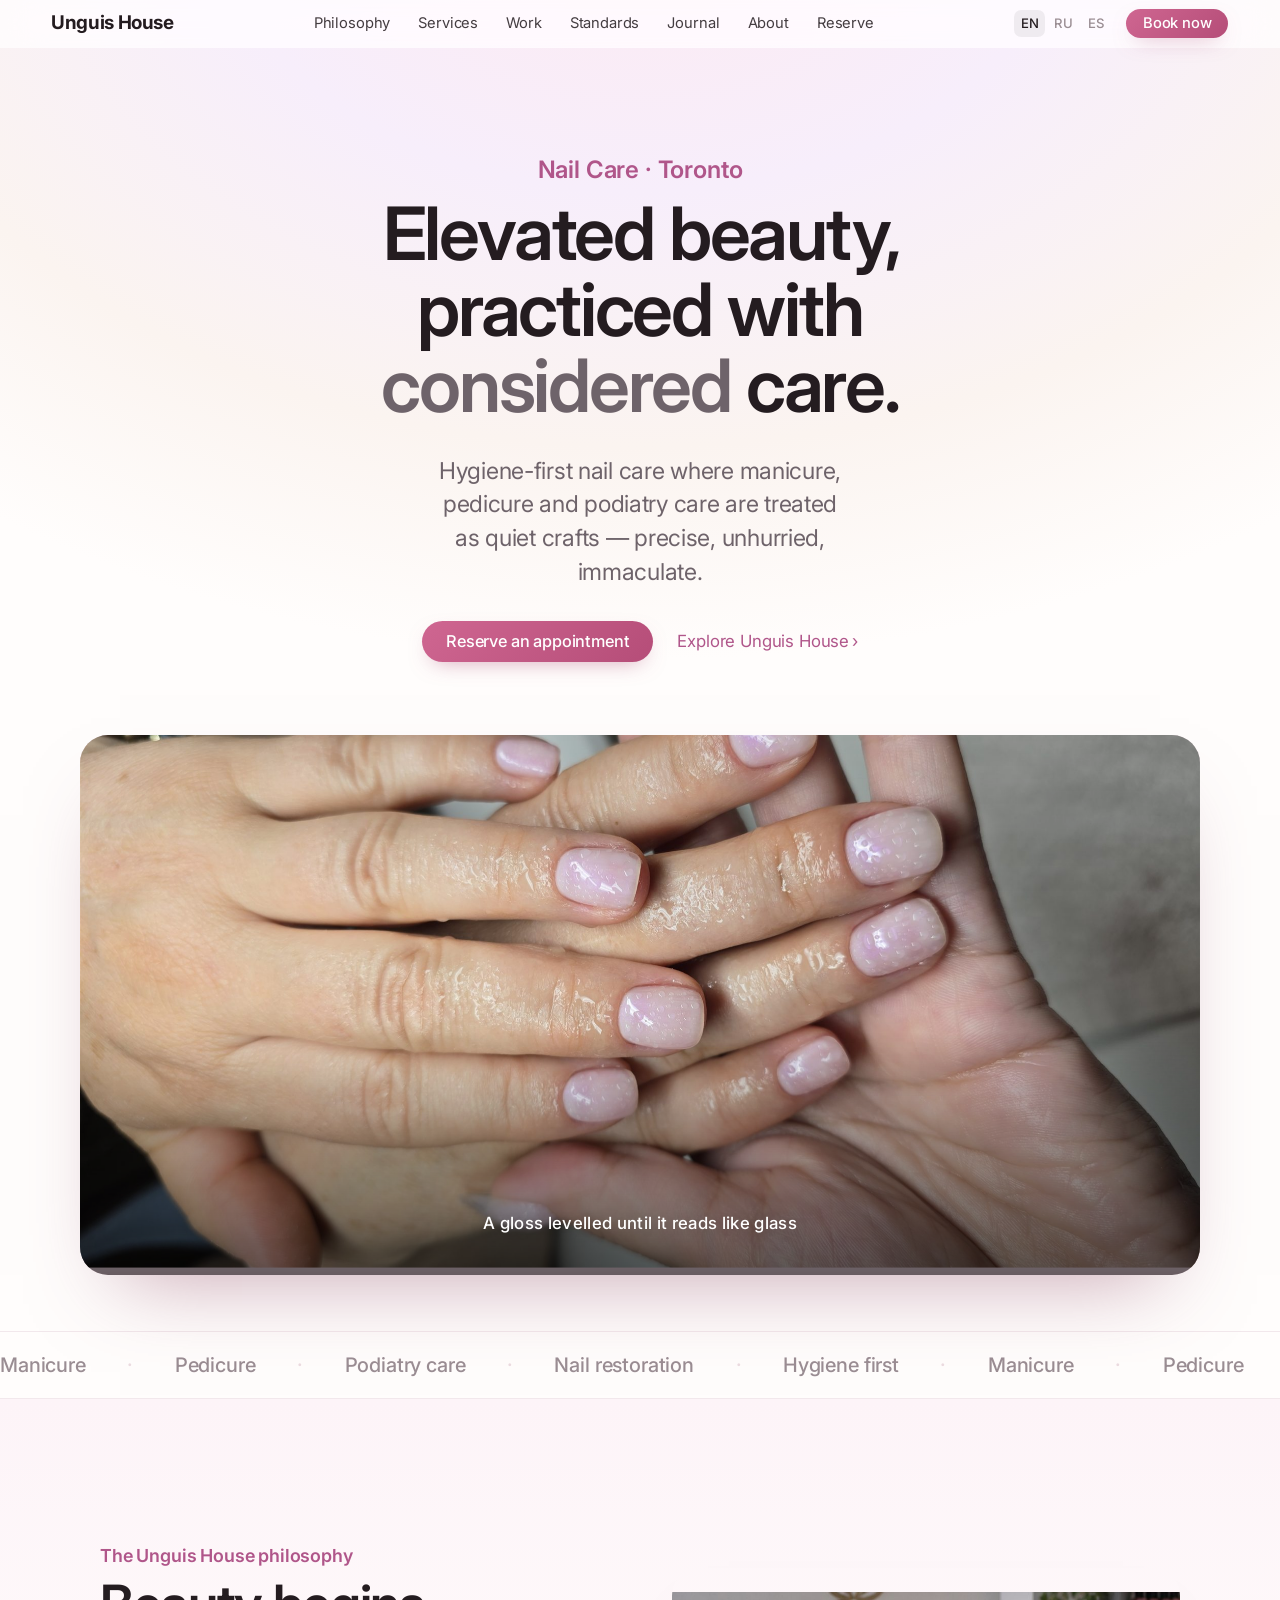
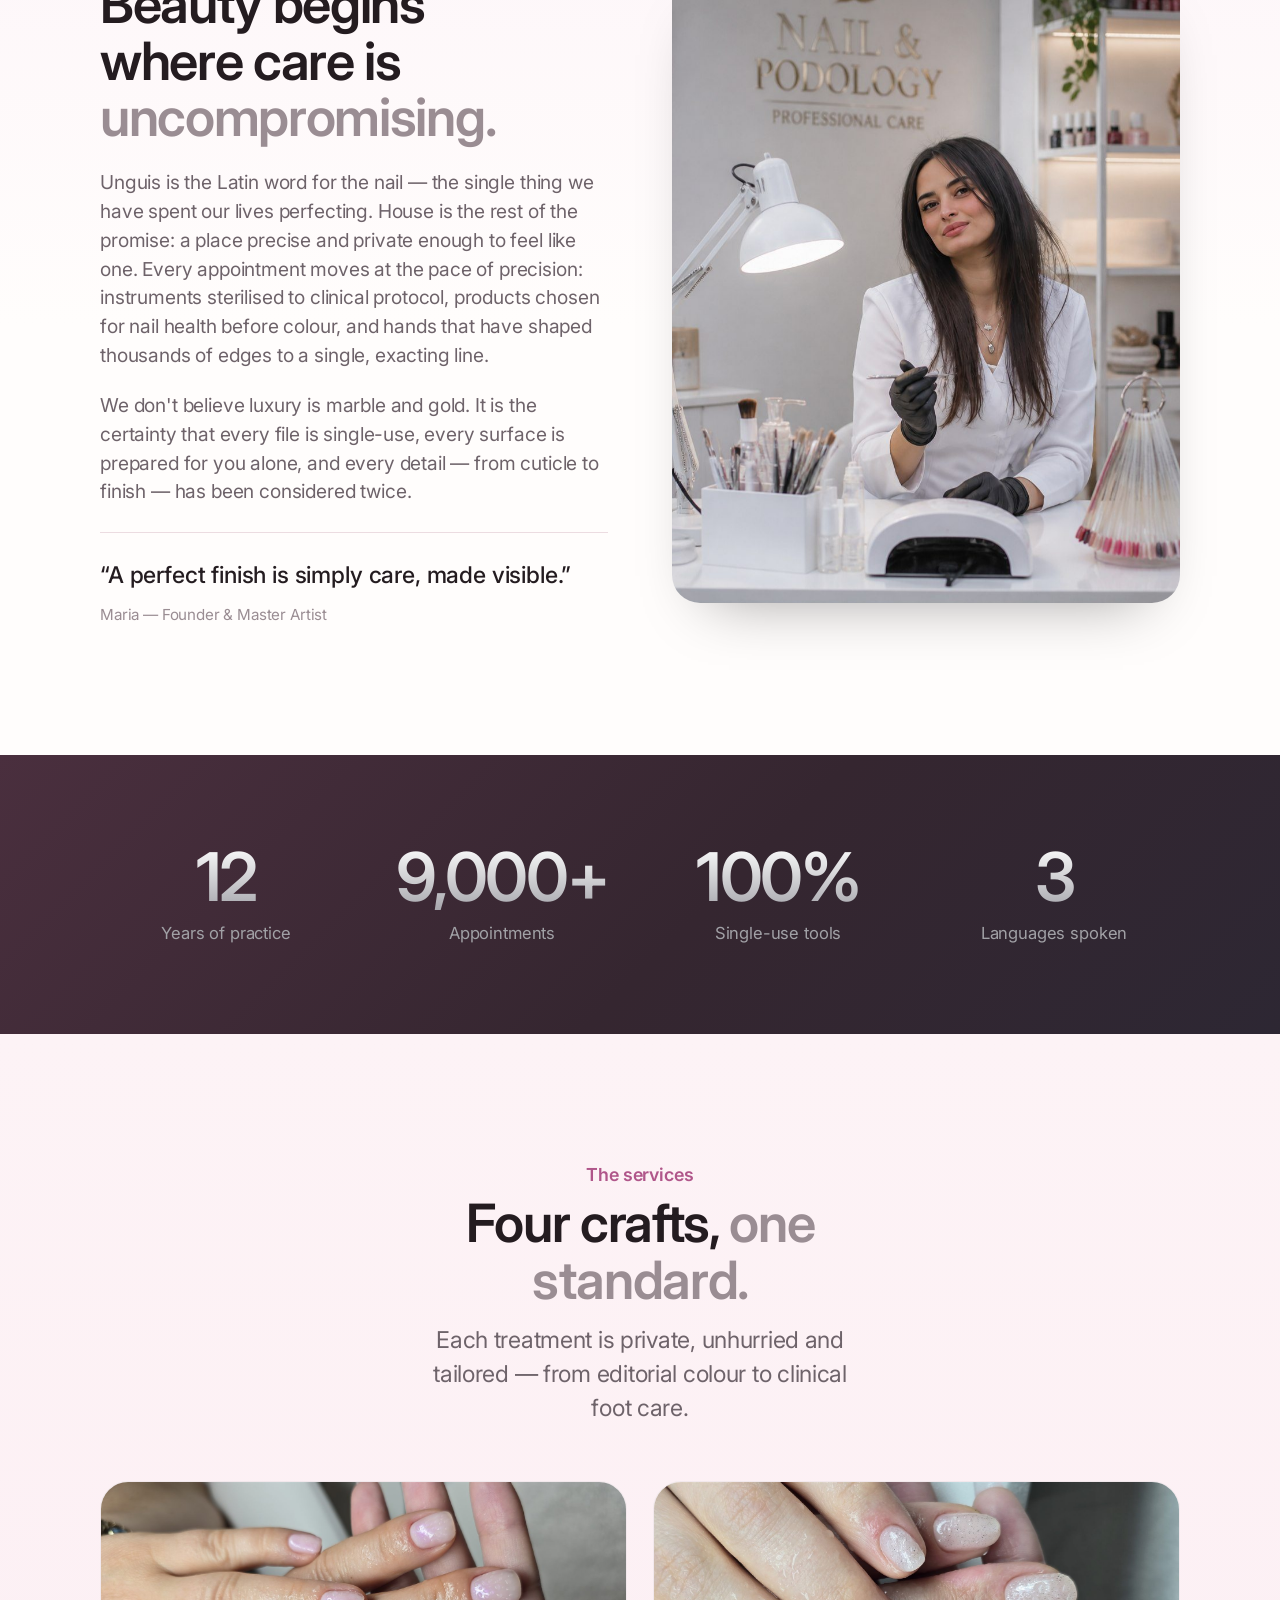
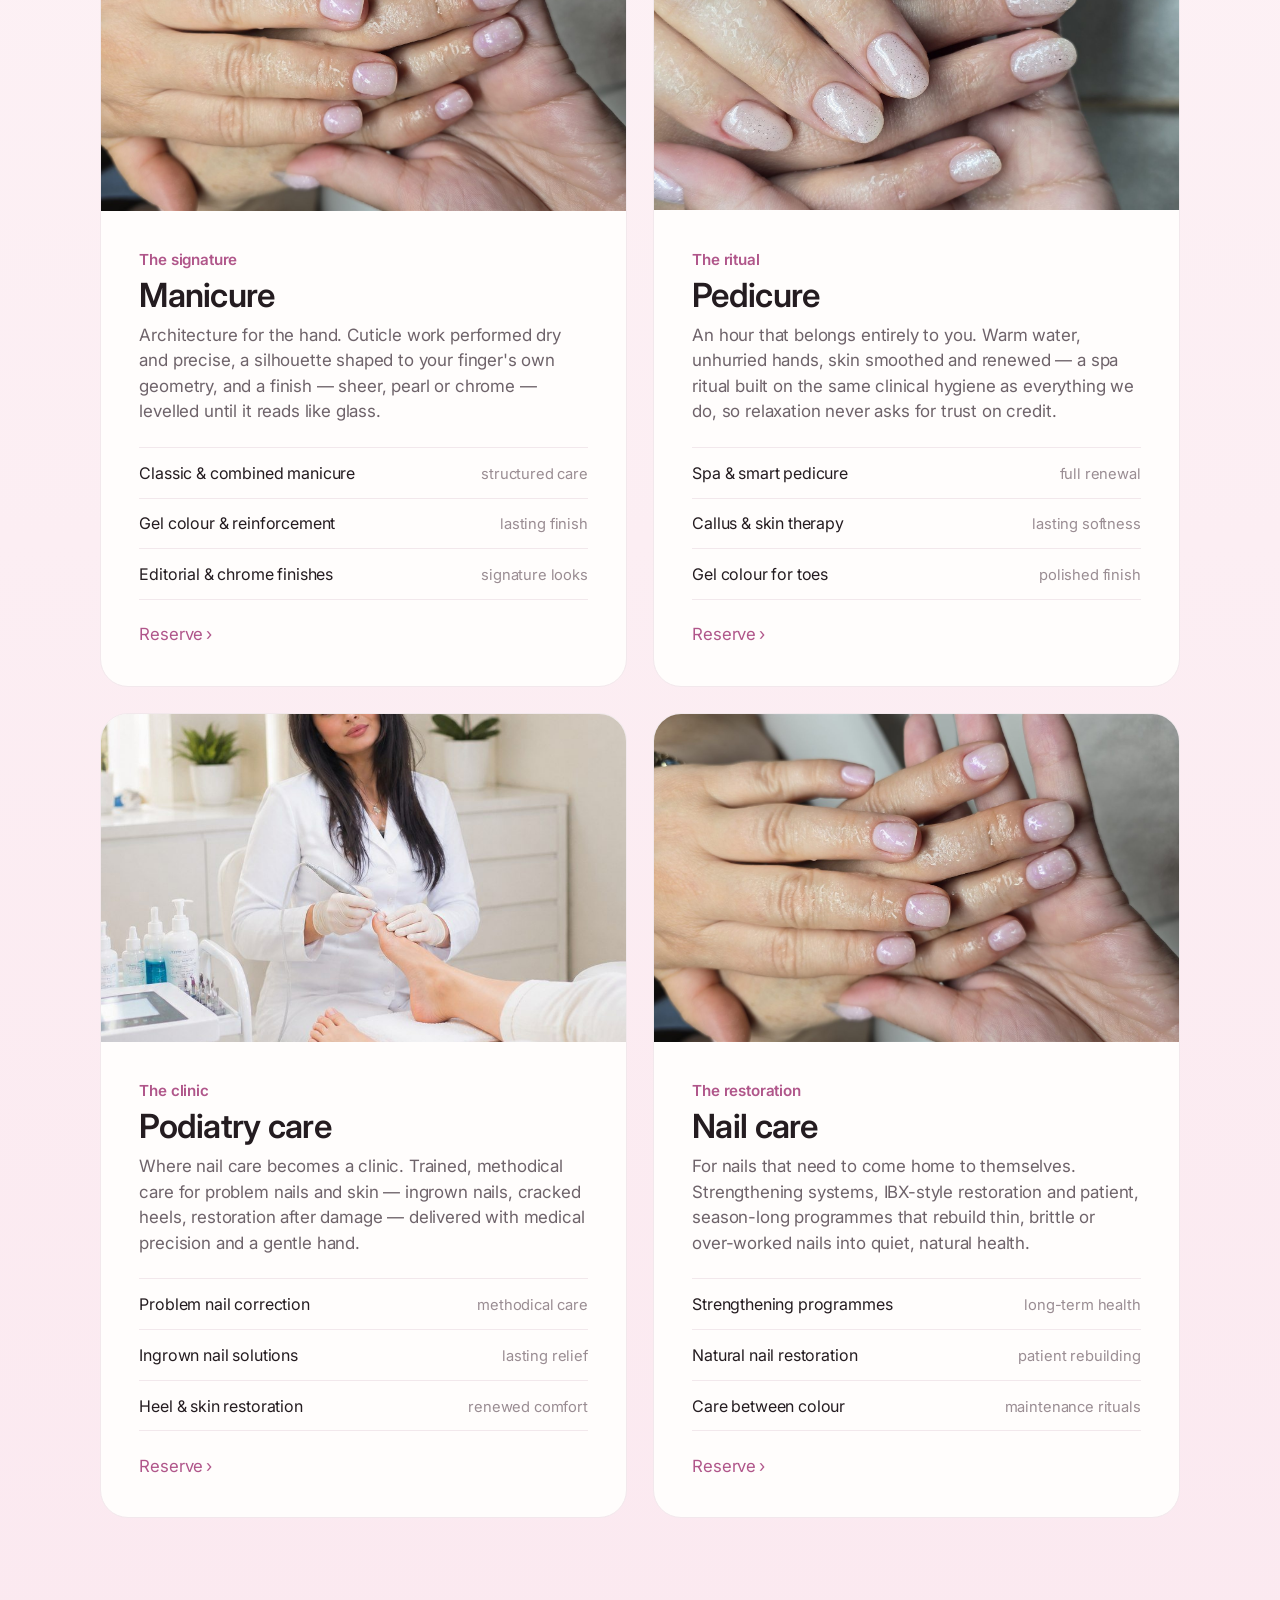
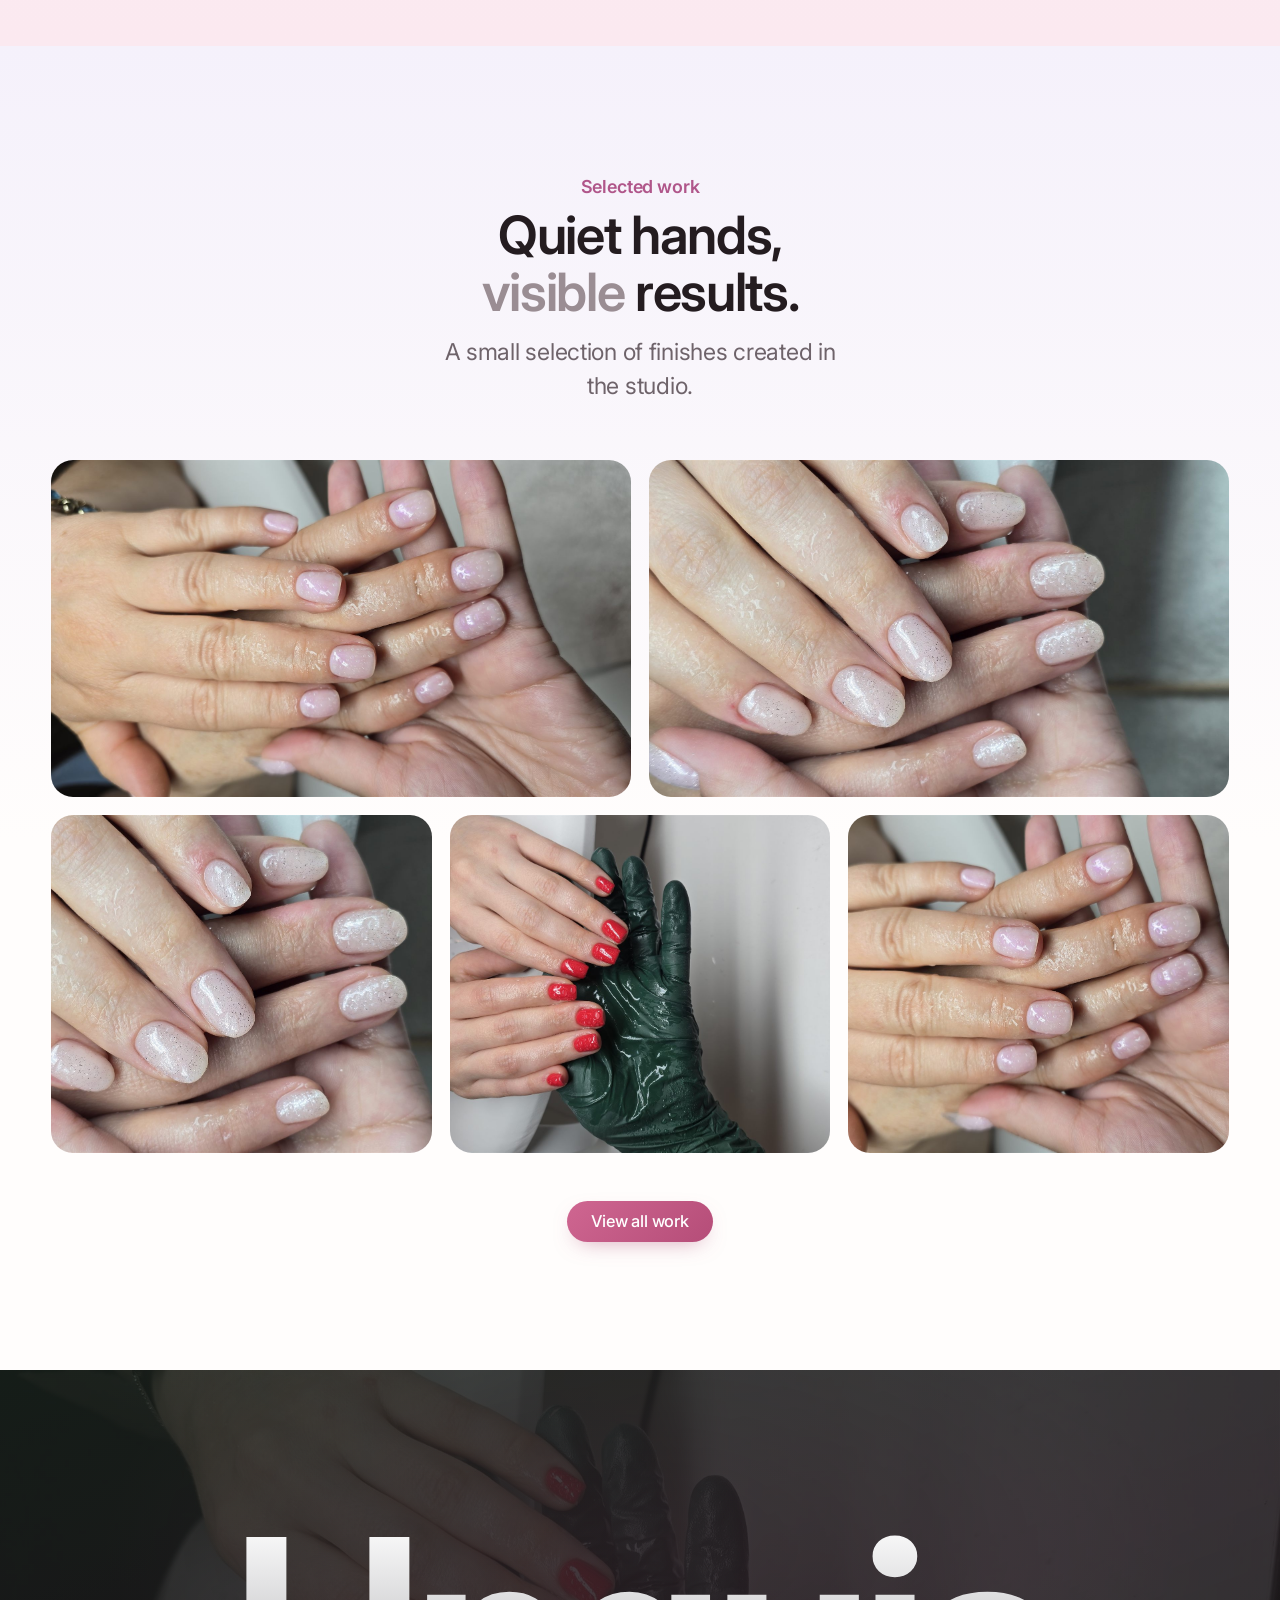
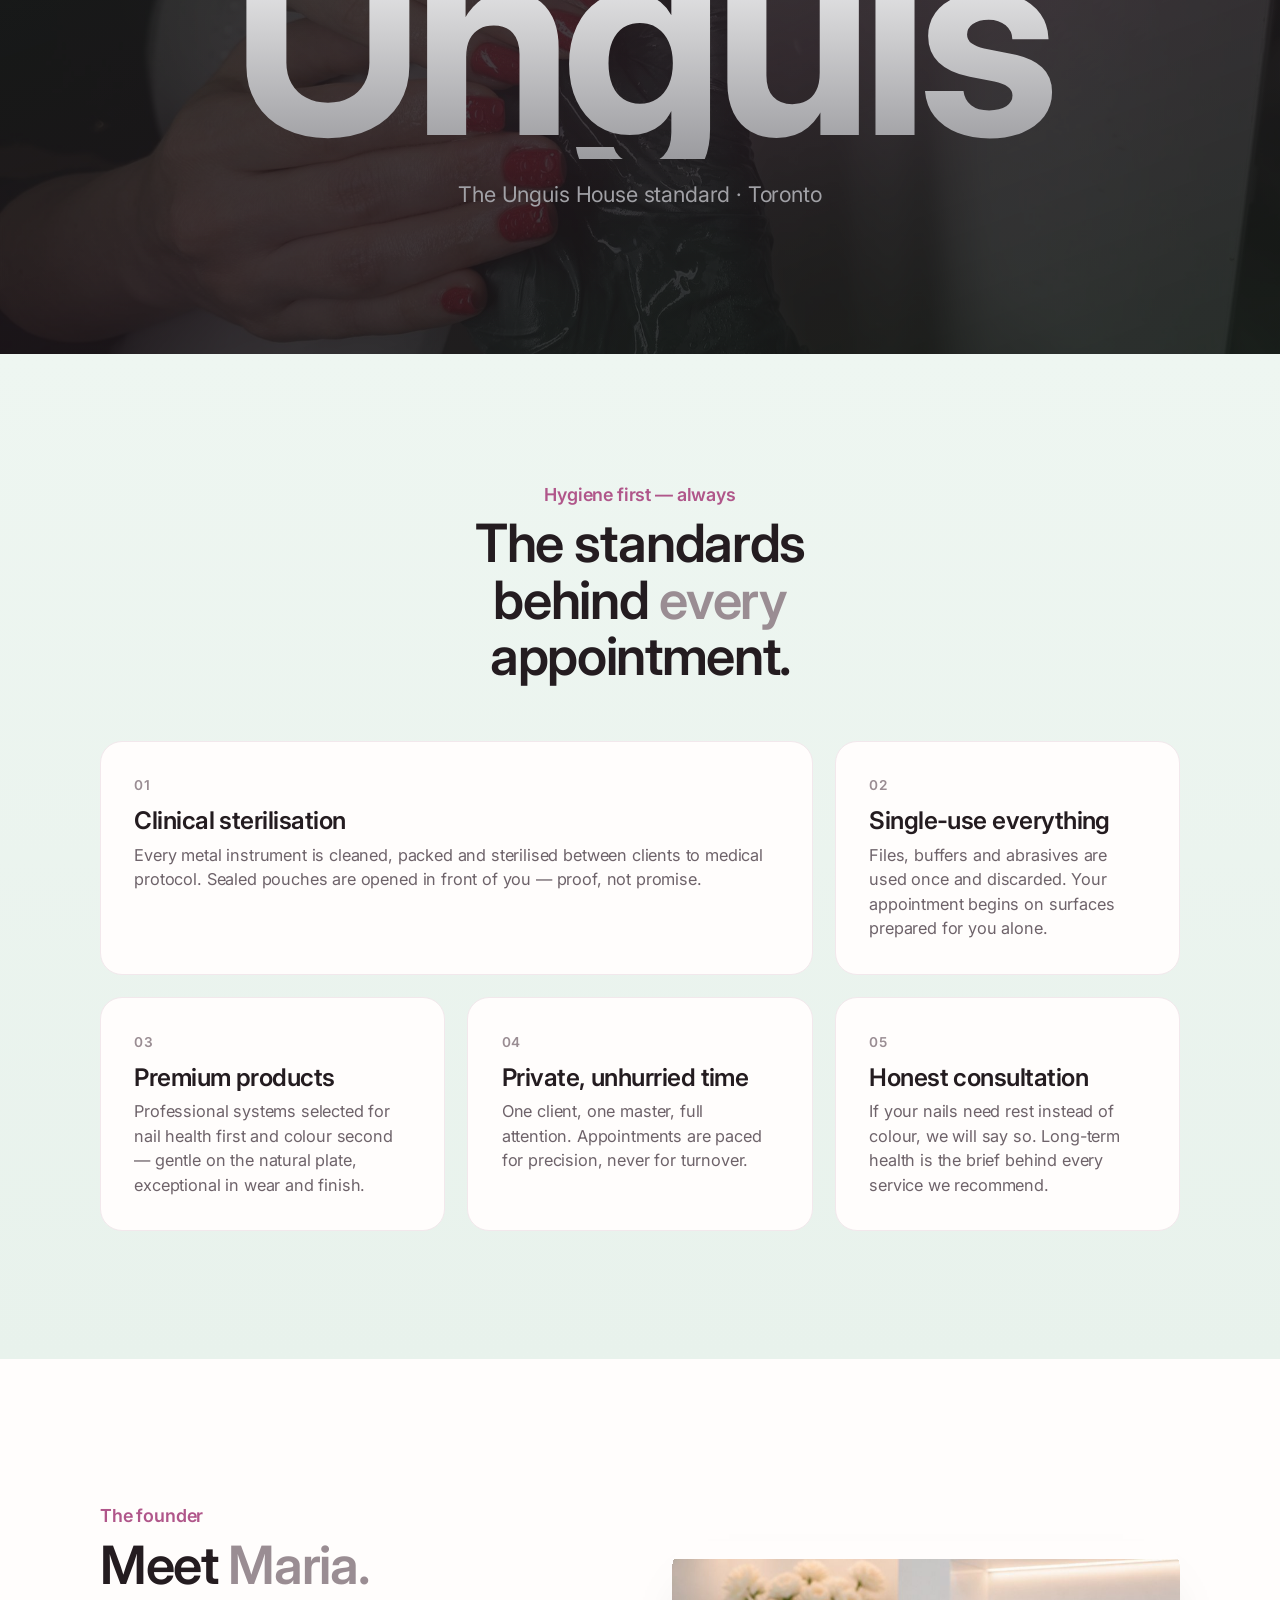
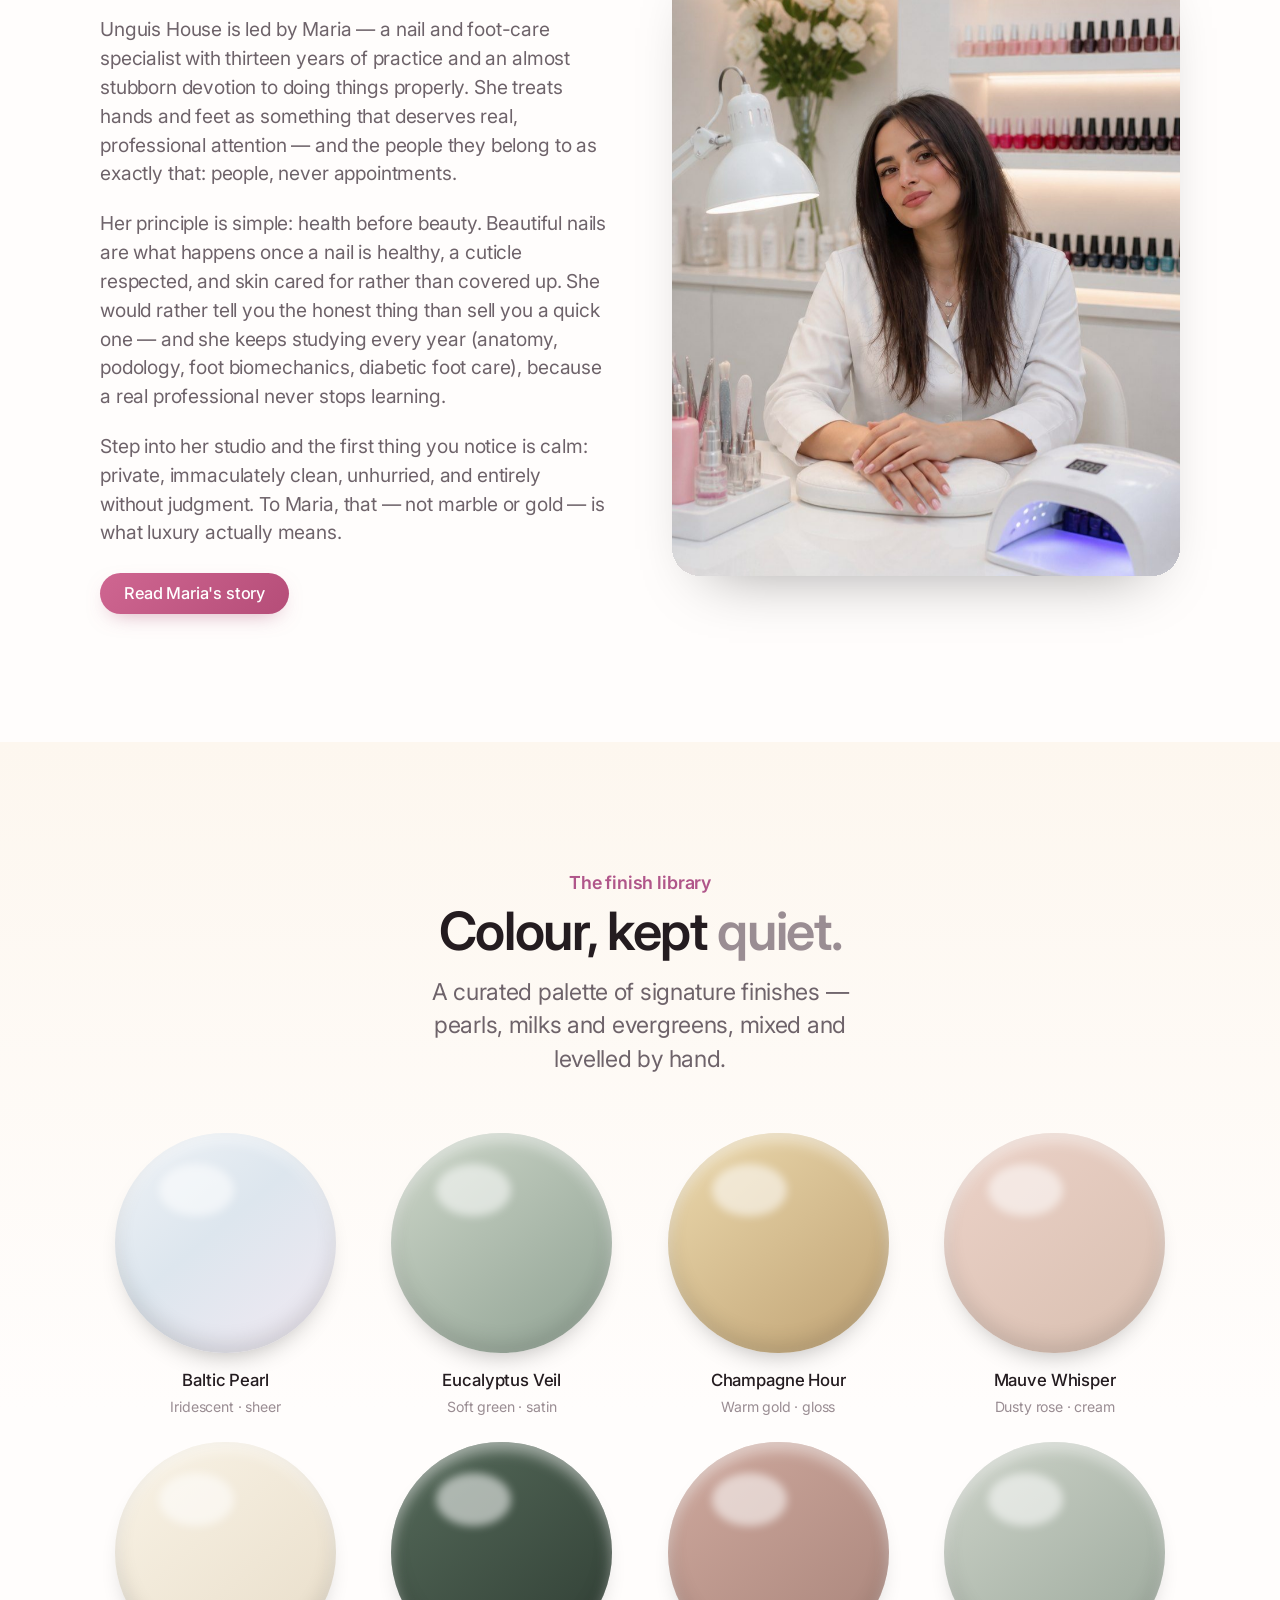
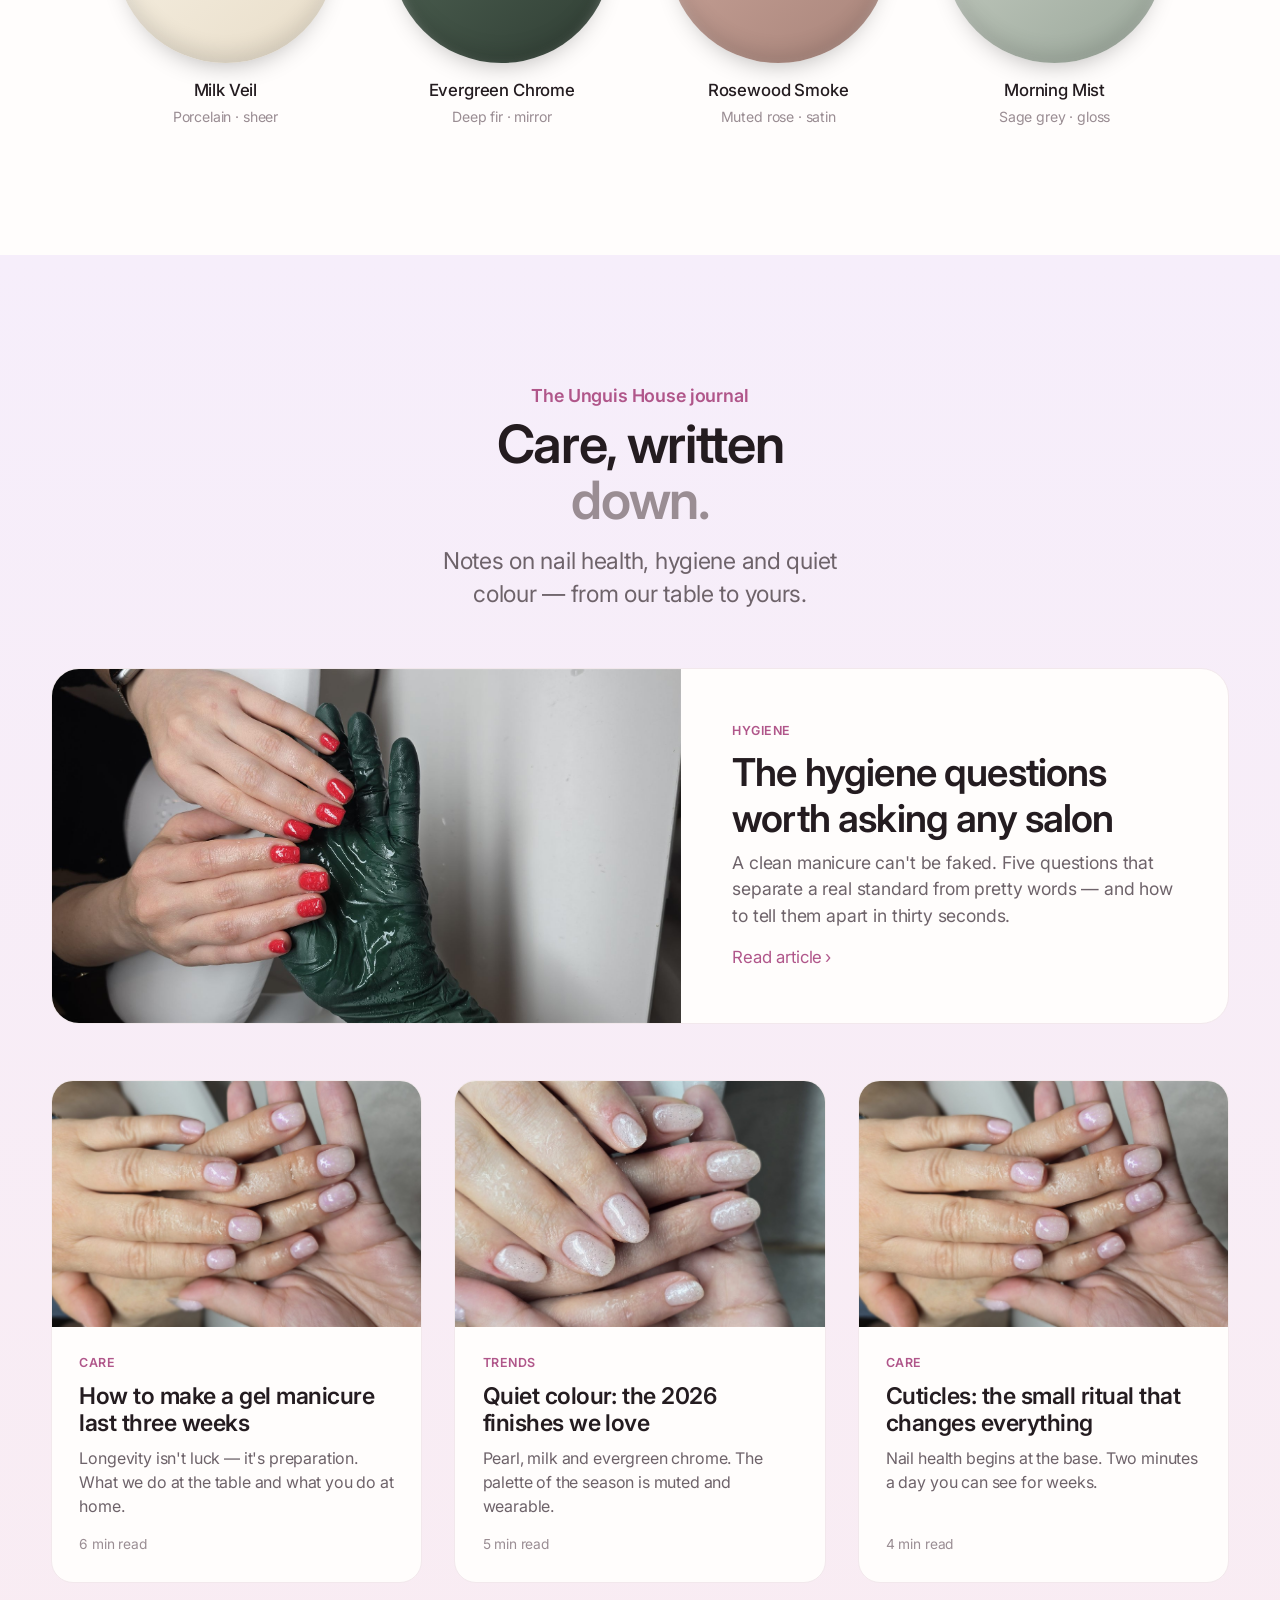
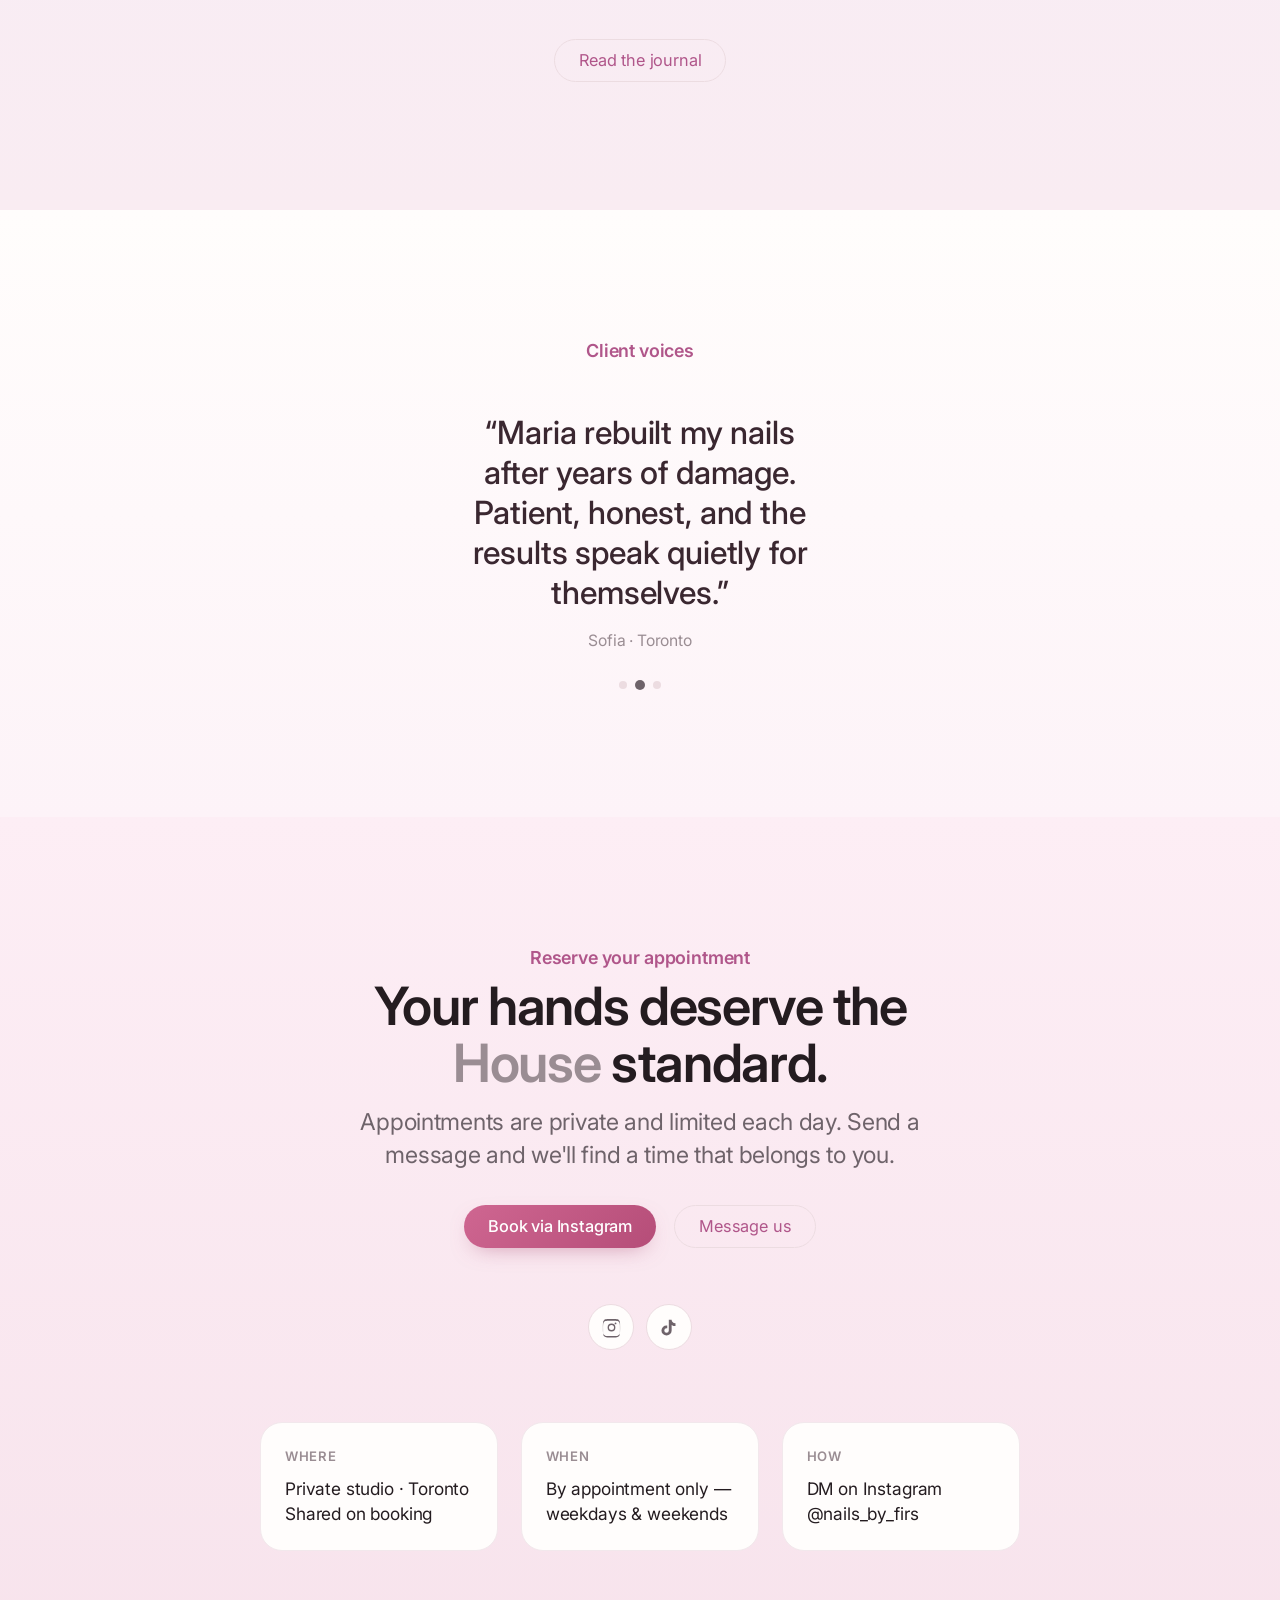
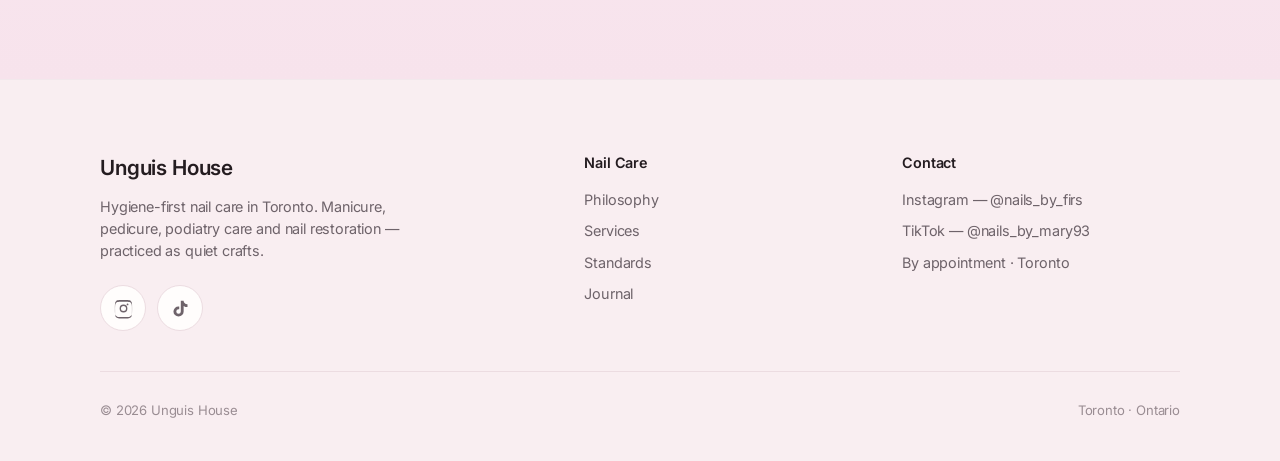
==== commit 5eb6d511: "Add About/Maria bio page + homepage section; real portraits; remove address/Richmond Hill" ====
--- a/index.html
+++ b/index.html
@@ -3,13 +3,13 @@
 <head>
 <meta charset="UTF-8">
 <meta name="viewport" content="width=device-width, initial-scale=1.0">
-<title>Unguis House — Nail Care · Richmond Hill, Toronto</title>
-<meta name="description" content="Unguis House is hygiene-first nail care in Richmond Hill, Toronto. Manicure, pedicure, podiatry care and nail restoration — practiced with clinical precision and quiet luxury.">
-<meta name="keywords" content="nail care Richmond Hill, luxury manicure Toronto, pedicure Richmond Hill, podiatry care, nail care, Unguis House">
+<title>Unguis House — Nail Care · Toronto</title>
+<meta name="description" content="Unguis House is hygiene-first nail care in Toronto. Manicure, pedicure, podiatry care and nail restoration — practiced with clinical precision and quiet luxury.">
+<meta name="keywords" content="nail care Toronto, luxury manicure Toronto, pedicure Toronto, podiatry care, nail care, Unguis House">
 <link rel="canonical" href="https://unguishouse.com/">
 <meta property="og:type" content="website">
 <meta property="og:title" content="Unguis House — Nail Care">
-<meta property="og:description" content="Elevated beauty. Exceptional care. A hygiene-first nail studio in Richmond Hill, Toronto.">
+<meta property="og:description" content="Elevated beauty. Exceptional care. A hygiene-first nail studio in Toronto.">
 <meta property="og:url" content="https://unguishouse.com/">
 <meta property="og:image" content="https://unguishouse.com/assets/img/real/hero.jpg">
 <meta property="og:locale" content="en_CA">
@@ -22,9 +22,8 @@
   "@context": "https://schema.org",
   "@type": "NailSalon",
   "name": "Unguis House",
-  "description": "Hygiene-first nail care offering manicure, pedicure, podiatry care and nail restoration in Richmond Hill, Toronto.",
-  "address": {"@type":"PostalAddress","streetAddress":"10350 Yonge Street","addressLocality":"Richmond Hill","addressRegion":"ON","addressCountry":"CA"},
-  "geo": {"@type":"GeoCoordinates","latitude":43.8745,"longitude":-79.4392},
+  "description": "Hygiene-first nail care offering manicure, pedicure, podiatry care and nail restoration in Toronto.",
+  "address": {"@type":"PostalAddress","addressLocality":"Toronto","addressRegion":"ON","addressCountry":"CA"},
   "sameAs": ["https://www.instagram.com/nails_by_firs","https://www.tiktok.com/@nails_by_mary93"],
   "priceRange": "$$",
   "knowsLanguage": ["en","ru","es"],
@@ -53,6 +52,7 @@
       <a href="#work" data-i18n="nav.work">Work</a>
       <a href="#standards" data-i18n="nav.standards">Standards</a>
       <a href="#journal" data-i18n="nav.journal">Journal</a>
+      <a href="#about" data-i18n="nav.about">About</a>
       <a href="#reserve" data-i18n="nav.reserve">Reserve</a>
     </div>
     <div class="nav-right">
@@ -74,7 +74,8 @@
   <a href="#work" data-i18n="nav.work">Work</a>
   <a href="#standards" data-i18n="nav.standards">Standards</a>
   <a href="#journal" data-i18n="nav.journal">Journal</a>
-  <a href="#reserve" data-i18n="nav.reserve">Reserve</a>
+  <a href="#about" data-i18n="nav.about">About</a>
+      <a href="#reserve" data-i18n="nav.reserve">Reserve</a>
   <div class="lang mlang" role="group" aria-label="Language" style="gap:.6rem;margin-top:1.2rem">
     <button data-lang="en" class="on">EN</button>
     <button data-lang="ru">RU</button>
@@ -86,7 +87,7 @@
 <!-- ============ HERO ============ -->
 <header class="hero">
   <div class="shell">
-    <p class="eyebrow reveal" data-i18n="hero.eyebrow">Nail Care · Richmond Hill, Toronto</p>
+    <p class="eyebrow reveal" data-i18n="hero.eyebrow">Nail Care · Toronto</p>
     <h1 class="headline reveal">
       <span data-i18n="hero.h1a">Elevated beauty,</span>
       <span data-i18n="hero.h1b">practiced with</span>
@@ -127,12 +128,12 @@
           <p data-i18n="phil.p2">We don't believe luxury is marble and gold. It is the certainty that every file is single-use, every surface is prepared for you alone, and every detail — from cuticle to finish — has been considered twice.</p>
           <div class="phil-sig">
             <span class="q" data-i18n="phil.quote">“A perfect finish is simply care, made visible.”</span>
-            <small data-i18n="phil.founder">Mary — Founder &amp; Master Artist</small>
+            <small data-i18n="phil.founder">Maria — Founder &amp; Master Artist</small>
           </div>
         </div>
       </div>
       <figure class="phil-figure reveal">
-        <img class="par" data-par="0.06" src="assets/img/real/work-02.jpg" alt="Glittered nude manicure finished by Unguis House">
+        <img class="par" data-par="0.06" src="assets/img/real/maria-01.jpg" alt="Maria, founder of Unguis House, at her studio table">
       </figure>
     </div>
   </div>
@@ -191,7 +192,7 @@
       </article>
       <!-- PODIATRY -->
       <article class="svc-card reveal">
-        <div class="svc-media"><img src="assets/img/real/work-03.jpg" alt="Clinical nail care performed in gloves"></div>
+        <div class="svc-media"><img src="assets/img/real/maria-02.jpg" alt="Maria performing clinical foot and podiatry care"></div>
         <div class="svc-body">
           <span class="kicker" data-i18n="po.kicker">The clinic</span>
           <h3 data-i18n="po.h3">Podiatry care</h3>
@@ -252,7 +253,7 @@
   <div class="cinema-veil"></div>
   <div class="shell">
     <div class="mega reveal">Unguis</div>
-    <p class="mega-sub reveal" data-i18n="cin.sub">The Unguis House standard · Richmond Hill, Toronto</p>
+    <p class="mega-sub reveal" data-i18n="cin.sub">The Unguis House standard · Toronto</p>
   </div>
 </section>
 
@@ -269,6 +270,29 @@
       <div class="std-card reveal"><div class="num">03</div><h4 data-i18n="std.3h">Premium products</h4><p data-i18n="std.3p">Professional systems selected for nail health first and colour second — gentle on the natural plate, exceptional in wear and finish.</p></div>
       <div class="std-card reveal"><div class="num">04</div><h4 data-i18n="std.4h">Private, unhurried time</h4><p data-i18n="std.4p">One client, one master, full attention. Appointments are paced for precision, never for turnover.</p></div>
       <div class="std-card reveal"><div class="num">05</div><h4 data-i18n="std.5h">Honest consultation</h4><p data-i18n="std.5p">If your nails need rest instead of colour, we will say so. Long-term health is the brief behind every service we recommend.</p></div>
+    </div>
+  </div>
+</section>
+
+<!-- ============ MEET MARIA ============ -->
+<section class="sec" id="about">
+  <div class="shell">
+    <div class="phil-grid">
+      <div class="reveal">
+        <p class="eyebrow">The founder</p>
+        <h2 class="section-title">Meet <em>Maria.</em></h2>
+        <div class="phil-body" style="margin-top:1.4rem">
+          <p>Unguis House is led by Maria — a nail and foot-care specialist with thirteen years of practice and an almost stubborn devotion to doing things properly. She treats hands and feet as something that deserves real, professional attention — and the people they belong to as exactly that: people, never appointments.</p>
+          <p>Her principle is simple: health before beauty. Beautiful nails are what happens once a nail is healthy, a cuticle respected, and skin cared for rather than covered up. She would rather tell you the honest thing than sell you a quick one — and she keeps studying every year (anatomy, podology, foot biomechanics, diabetic foot care), because a real professional never stops learning.</p>
+          <p>Step into her studio and the first thing you notice is calm: private, immaculately clean, unhurried, and entirely without judgment. To Maria, that — not marble or gold — is what luxury actually means.</p>
+          <div style="margin-top:1.6rem">
+            <a class="btn btn-blue" href="about.html"><span>Read Maria's story</span></a>
+          </div>
+        </div>
+      </div>
+      <figure class="phil-figure reveal">
+        <img class="par" data-par="0.06" src="assets/img/real/maria-03.jpg" alt="Maria, founder of Unguis House">
+      </figure>
     </div>
   </div>
 </section>
@@ -354,8 +378,8 @@
   <div class="shell">
     <p class="eyebrow reveal" data-i18n="vox.eyebrow">Client voices</p>
     <div class="vox-stage">
-      <blockquote class="quote active"><span class="q" data-i18n="vox.q1">“The cleanest, calmest nail appointment I've ever had. You can feel the standard in every small detail.”</span><span class="who" data-i18n="vox.w1">Elena · Richmond Hill</span></blockquote>
-      <blockquote class="quote"><span class="q" data-i18n="vox.q2">“Mary rebuilt my nails after years of damage. Patient, honest, and the results speak quietly for themselves.”</span><span class="who" data-i18n="vox.w2">Sofia · Toronto</span></blockquote>
+      <blockquote class="quote active"><span class="q" data-i18n="vox.q1">“The cleanest, calmest nail appointment I've ever had. You can feel the standard in every small detail.”</span><span class="who" data-i18n="vox.w1">Elena · Toronto</span></blockquote>
+      <blockquote class="quote"><span class="q" data-i18n="vox.q2">“Maria rebuilt my nails after years of damage. Patient, honest, and the results speak quietly for themselves.”</span><span class="who" data-i18n="vox.w2">Sofia · Toronto</span></blockquote>
       <blockquote class="quote"><span class="q" data-i18n="vox.q3">“It feels less like a salon and more like a private studio. I haven't trusted my feet to anyone else since.”</span><span class="who" data-i18n="vox.w3">Anna · Vaughan</span></blockquote>
     </div>
     <div class="vox-dots" role="tablist" aria-label="Testimonials">
@@ -374,14 +398,14 @@
     <p class="lede reveal" data-i18n="res.p">Appointments are private and limited each day. Send a message and we'll find a time that belongs to you.</p>
     <div class="reserve-cta reveal">
       <a class="btn btn-blue" data-magnetic href="https://www.instagram.com/nails_by_firs" target="_blank" rel="noopener"><span data-i18n="res.cta1">Book via Instagram</span></a>
-      <a class="btn btn-ghost" href="https://maps.google.com/?q=10350+Yonge+St,+Richmond+Hill,+ON" target="_blank" rel="noopener"><span data-i18n="res.cta2">Find us</span></a>
+      <a class="btn btn-ghost" href="https://www.instagram.com/nails_by_firs" target="_blank" rel="noopener"><span data-i18n="res.cta2">Message us</span></a>
     </div>
     <div class="social center reveal" style="margin:-1rem auto clamp(3rem,6vw,4.5rem)">
       <a class="ig" href="https://www.instagram.com/nails_by_firs" target="_blank" rel="noopener" aria-label="Instagram — @nails_by_firs"><svg viewBox="0 0 24 24" aria-hidden="true"><path d="M12 2.2c3.2 0 3.6.01 4.85.07 1.17.05 1.8.25 2.23.41.56.22.96.48 1.38.9.42.42.68.82.9 1.38.16.42.36 1.06.41 2.23.06 1.25.07 1.62.07 4.81s-.01 3.56-.07 4.81c-.05 1.17-.25 1.8-.41 2.23-.22.56-.48.96-.9 1.38-.42.42-.82.68-1.38.9-.42.16-1.06.36-2.23.41-1.25.06-1.62.07-4.85.07s-3.6-.01-4.85-.07c-1.17-.05-1.8-.25-2.23-.41a3.7 3.7 0 0 1-1.38-.9 3.7 3.7 0 0 1-.9-1.38c-.16-.42-.36-1.06-.41-2.23-.06-1.25-.07-1.62-.07-4.81s.01-3.56.07-4.81c.05-1.17.25-1.8.41-2.23.22-.56.48-.96.9-1.38.42-.42.82-.68 1.38-.9.42-.16 1.06-.36 2.23-.41C8.4 2.21 8.78 2.2 12 2.2Zm0 1.98c-3.15 0-3.52.01-4.76.07-1.15.05-1.77.24-2.18.4-.55.22-.94.47-1.35.88-.41.41-.66.8-.88 1.35-.16.41-.35 1.03-.4 2.18-.06 1.24-.07 1.61-.07 4.76s.01 3.52.07 4.76c.05 1.15.24 1.77.4 2.18.22.55.47.94.88 1.35.41.41.8.66 1.35.88.41.16 1.03.35 2.18.4 1.24.06 1.61.07 4.76.07s3.52-.01 4.76-.07c1.15-.05 1.77-.24 2.18-.4.55-.22.94-.47 1.35-.88.41-.41.66-.8.88-1.35.16-.41.35-1.03.4-2.18.06-1.24.07-1.61.07-4.76s-.01-3.52-.07-4.76c-.05-1.15-.24-1.77-.4-2.18a3.6 3.6 0 0 0-.88-1.35 3.6 3.6 0 0 0-1.35-.88c-.41-.16-1.03-.35-2.18-.4-1.24-.06-1.61-.07-4.76-.07Zm0 3.37a4.45 4.45 0 1 1 0 8.9 4.45 4.45 0 0 1 0-8.9Zm0 7.34a2.89 2.89 0 1 0 0-5.78 2.89 2.89 0 0 0 0 5.78Zm5.66-7.58a1.04 1.04 0 1 1-2.08 0 1.04 1.04 0 0 1 2.08 0Z"/></svg></a>
       <a class="tt" href="https://www.tiktok.com/@nails_by_mary93" target="_blank" rel="noopener" aria-label="TikTok — @nails_by_mary93"><svg viewBox="0 0 24 24" aria-hidden="true"><path d="M16.6 5.82A4.28 4.28 0 0 1 15.56 3h-3.2v12.43a2.59 2.59 0 1 1-2.59-2.59c.27 0 .53.04.78.12v-3.3a5.9 5.9 0 0 0-.78-.05 5.82 5.82 0 1 0 5.82 5.82V9.01a7.5 7.5 0 0 0 4.4 1.41V7.21a4.28 4.28 0 0 1-3.39-1.39Z"/></svg></a>
     </div>
     <div class="reserve-notes reveal">
-      <div class="note"><b data-i18n="res.n1h">Where</b><span data-i18n="res.n1">10350 Yonge Street,<br>Richmond Hill, Ontario</span></div>
+      <div class="note"><b data-i18n="res.n1h">Where</b><span data-i18n="res.n1">Private studio · Toronto<br>Shared on booking</span></div>
       <div class="note"><b data-i18n="res.n2h">When</b><span data-i18n="res.n2">By appointment only —<br>weekdays &amp; weekends</span></div>
       <div class="note"><b data-i18n="res.n3h">How</b><span data-i18n="res.n3">DM on Instagram<br>@nails_by_firs</span></div>
     </div>
@@ -394,7 +418,7 @@
     <div class="foot-grid">
       <div class="foot-brand">
         <div class="fmark">Unguis House</div>
-        <p data-i18n="foot.about">Hygiene-first nail care in Richmond Hill, Toronto. Manicure, pedicure, podiatry care and nail restoration — practiced as quiet crafts.</p>
+        <p data-i18n="foot.about">Hygiene-first nail care in Toronto. Manicure, pedicure, podiatry care and nail restoration — practiced as quiet crafts.</p>
         <div class="social">
           <a class="ig" href="https://www.instagram.com/nails_by_firs" target="_blank" rel="noopener" aria-label="Instagram — @nails_by_firs"><svg viewBox="0 0 24 24" aria-hidden="true"><path d="M12 2.2c3.2 0 3.6.01 4.85.07 1.17.05 1.8.25 2.23.41.56.22.96.48 1.38.9.42.42.68.82.9 1.38.16.42.36 1.06.41 2.23.06 1.25.07 1.62.07 4.81s-.01 3.56-.07 4.81c-.05 1.17-.25 1.8-.41 2.23-.22.56-.48.96-.9 1.38-.42.42-.82.68-1.38.9-.42.16-1.06.36-2.23.41-1.25.06-1.62.07-4.85.07s-3.6-.01-4.85-.07c-1.17-.05-1.8-.25-2.23-.41a3.7 3.7 0 0 1-1.38-.9 3.7 3.7 0 0 1-.9-1.38c-.16-.42-.36-1.06-.41-2.23-.06-1.25-.07-1.62-.07-4.81s.01-3.56.07-4.81c.05-1.17.25-1.8.41-2.23.22-.56.48-.96.9-1.38.42-.42.82-.68 1.38-.9.42-.16 1.06-.36 2.23-.41C8.4 2.21 8.78 2.2 12 2.2Zm0 1.98c-3.15 0-3.52.01-4.76.07-1.15.05-1.77.24-2.18.4-.55.22-.94.47-1.35.88-.41.41-.66.8-.88 1.35-.16.41-.35 1.03-.4 2.18-.06 1.24-.07 1.61-.07 4.76s.01 3.52.07 4.76c.05 1.15.24 1.77.4 2.18.22.55.47.94.88 1.35.41.41.8.66 1.35.88.41.16 1.03.35 2.18.4 1.24.06 1.61.07 4.76.07s3.52-.01 4.76-.07c1.15-.05 1.77-.24 2.18-.4.55-.22.94-.47 1.35-.88.41-.41.66-.8.88-1.35.16-.41.35-1.03.4-2.18.06-1.24.07-1.61.07-4.76s-.01-3.52-.07-4.76c-.05-1.15-.24-1.77-.4-2.18a3.6 3.6 0 0 0-.88-1.35 3.6 3.6 0 0 0-1.35-.88c-.41-.16-1.03-.35-2.18-.4-1.24-.06-1.61-.07-4.76-.07Zm0 3.37a4.45 4.45 0 1 1 0 8.9 4.45 4.45 0 0 1 0-8.9Zm0 7.34a2.89 2.89 0 1 0 0-5.78 2.89 2.89 0 0 0 0 5.78Zm5.66-7.58a1.04 1.04 0 1 1-2.08 0 1.04 1.04 0 0 1 2.08 0Z"/></svg></a>
           <a class="tt" href="https://www.tiktok.com/@nails_by_mary93" target="_blank" rel="noopener" aria-label="TikTok — @nails_by_mary93"><svg viewBox="0 0 24 24" aria-hidden="true"><path d="M16.6 5.82A4.28 4.28 0 0 1 15.56 3h-3.2v12.43a2.59 2.59 0 1 1-2.59-2.59c.27 0 .53.04.78.12v-3.3a5.9 5.9 0 0 0-.78-.05 5.82 5.82 0 1 0 5.82 5.82V9.01a7.5 7.5 0 0 0 4.4 1.41V7.21a4.28 4.28 0 0 1-3.39-1.39Z"/></svg></a>
@@ -414,13 +438,13 @@
         <ul>
           <li><a href="https://www.instagram.com/nails_by_firs" target="_blank" rel="noopener">Instagram — @nails_by_firs</a></li>
           <li><a href="https://www.tiktok.com/@nails_by_mary93" target="_blank" rel="noopener">TikTok — @nails_by_mary93</a></li>
-          <li><a href="https://maps.google.com/?q=10350+Yonge+St,+Richmond+Hill,+ON" target="_blank" rel="noopener">10350 Yonge St, Richmond Hill</a></li>
+          <li><a href="https://www.instagram.com/nails_by_firs" target="_blank" rel="noopener">By appointment · Toronto</a></li>
         </ul>
       </div>
     </div>
     <div class="foot-base">
       <span>© 2026 Unguis House</span>
-      <span>Richmond Hill · Toronto · Ontario</span>
+      <span>Toronto · Ontario</span>
     </div>
   </div>
 </footer>
